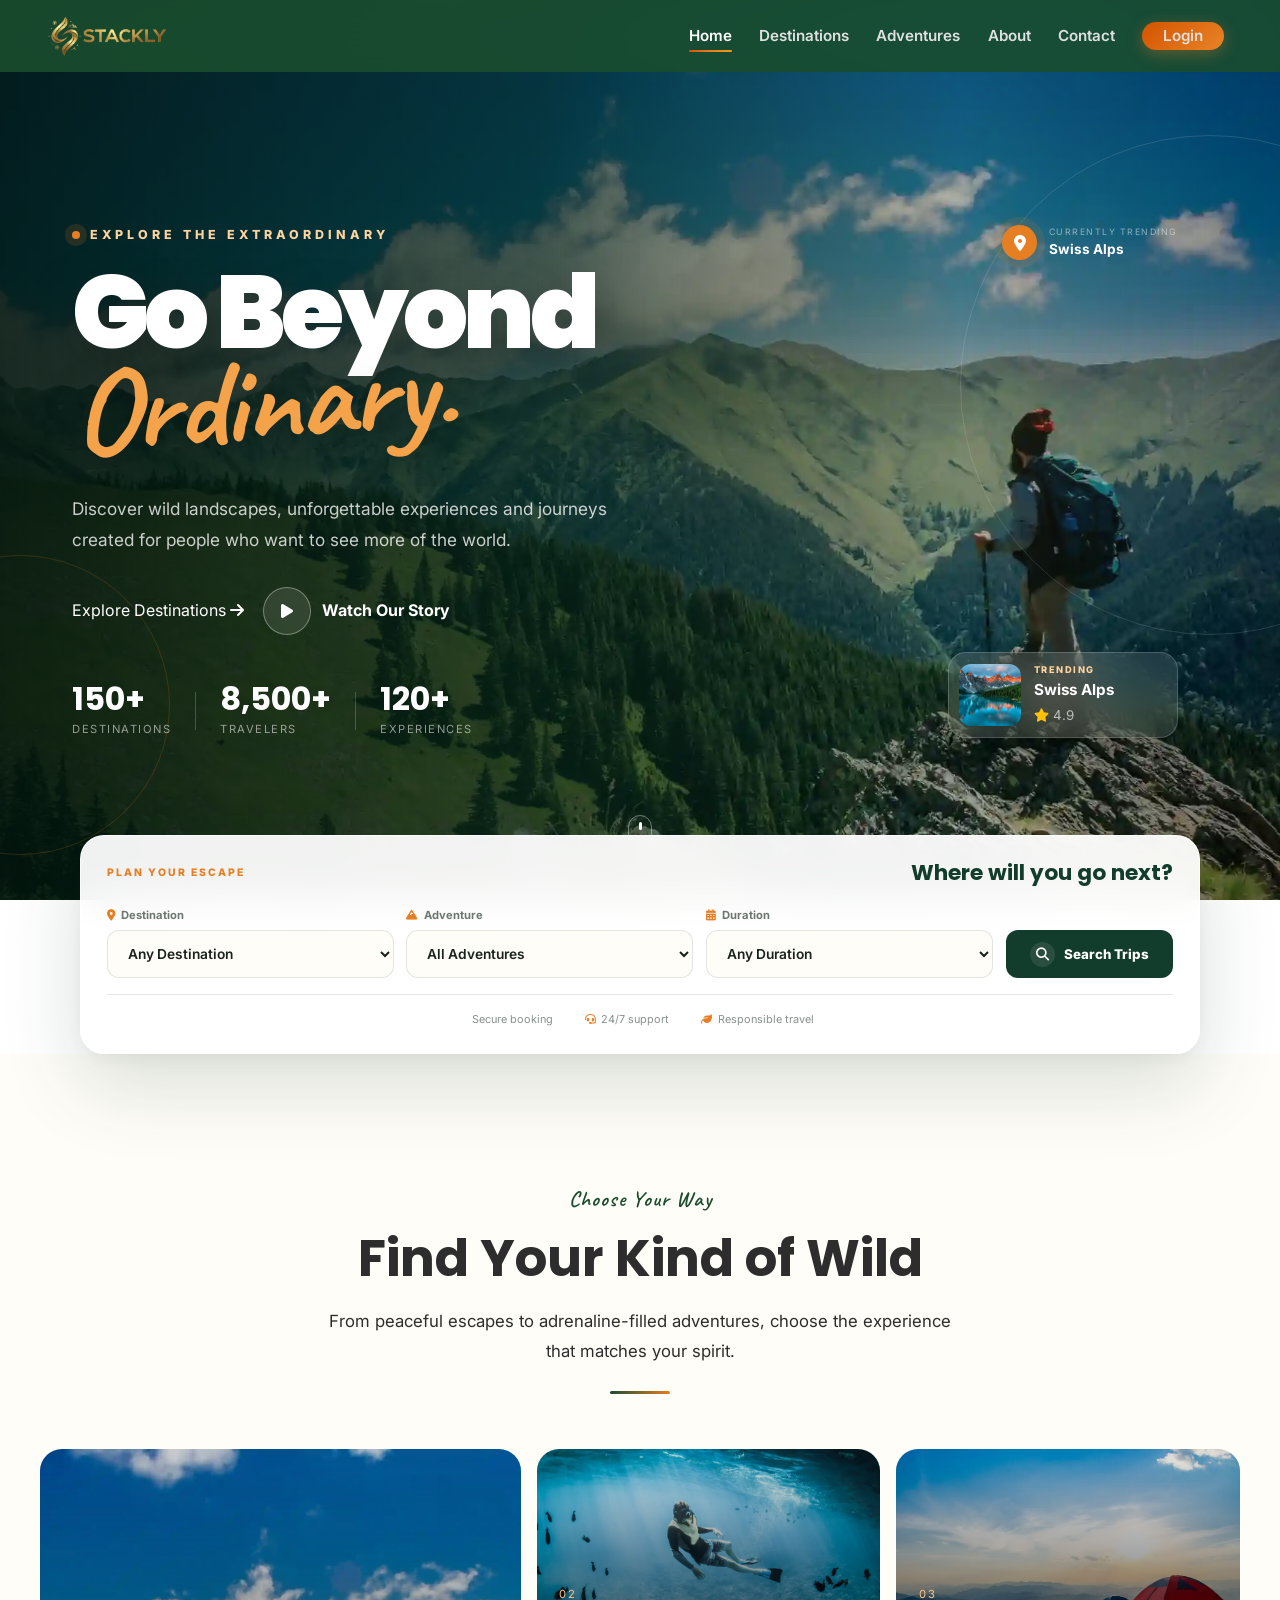
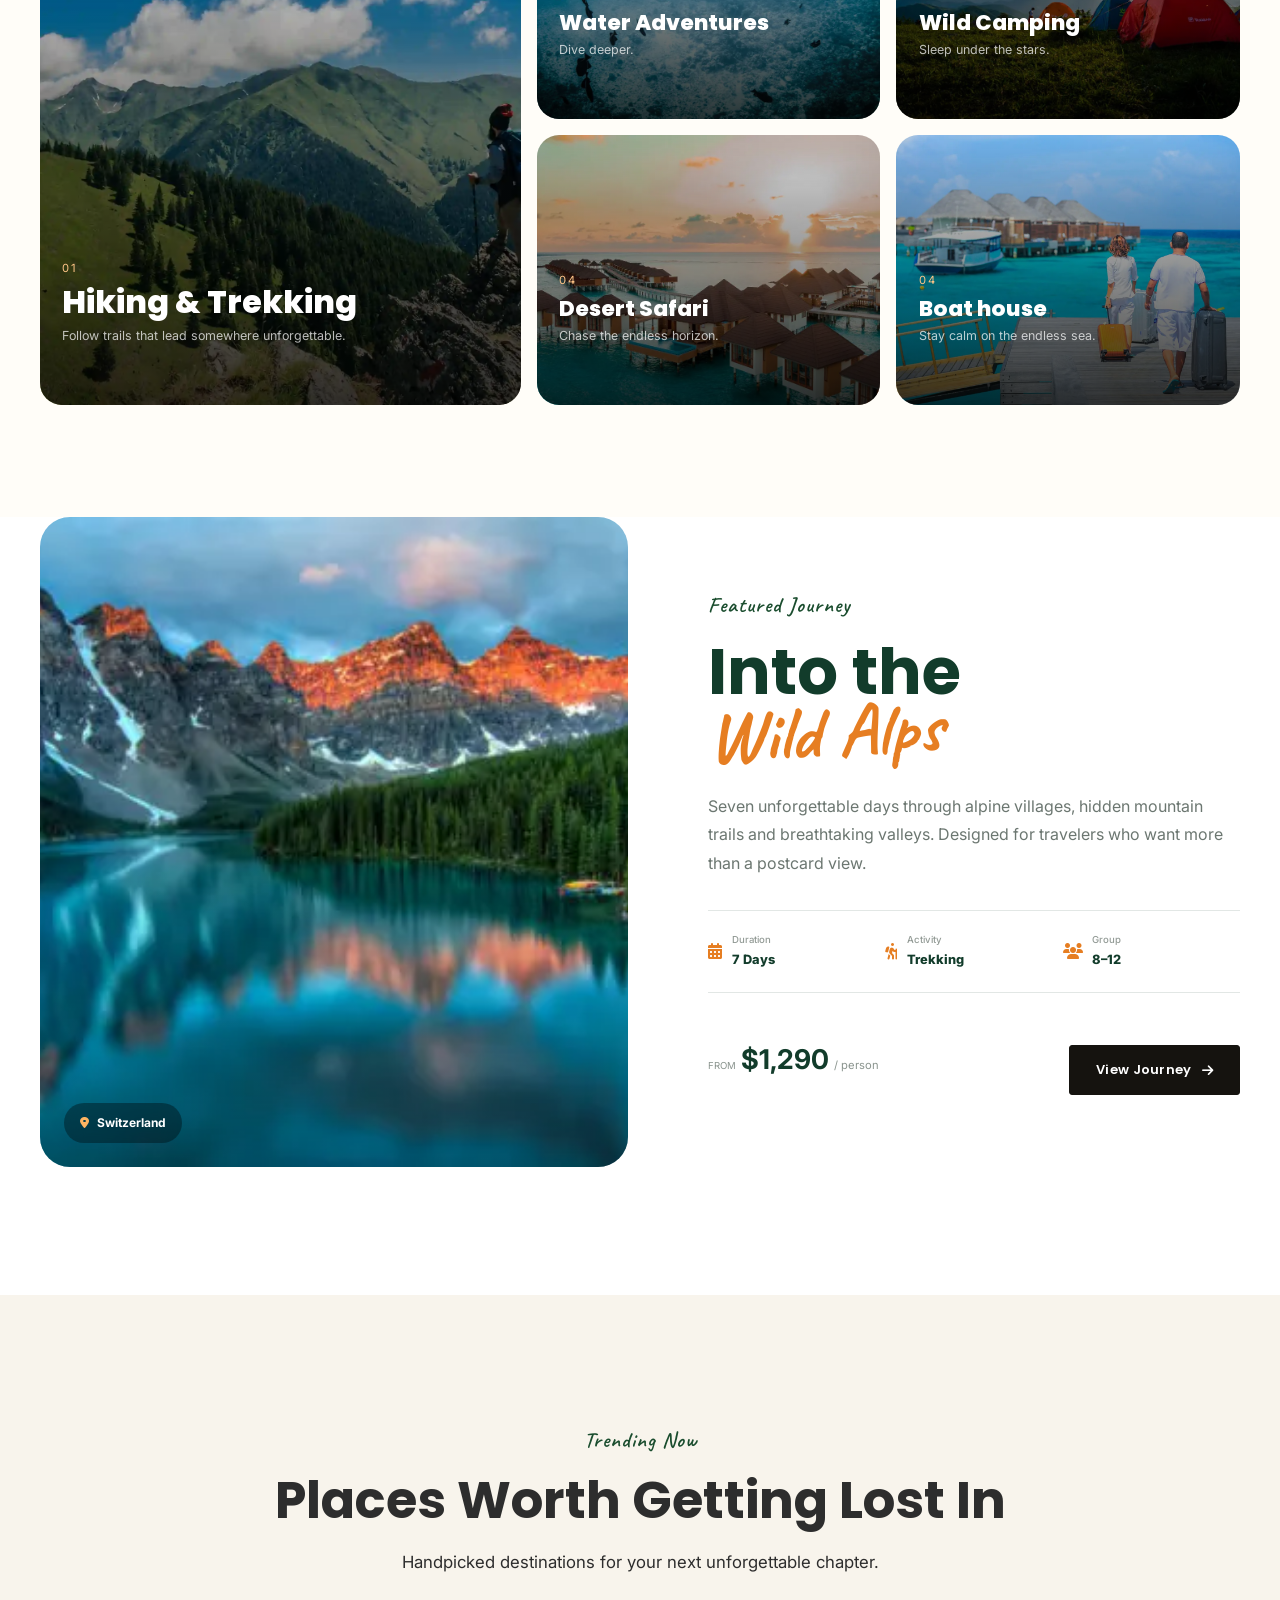
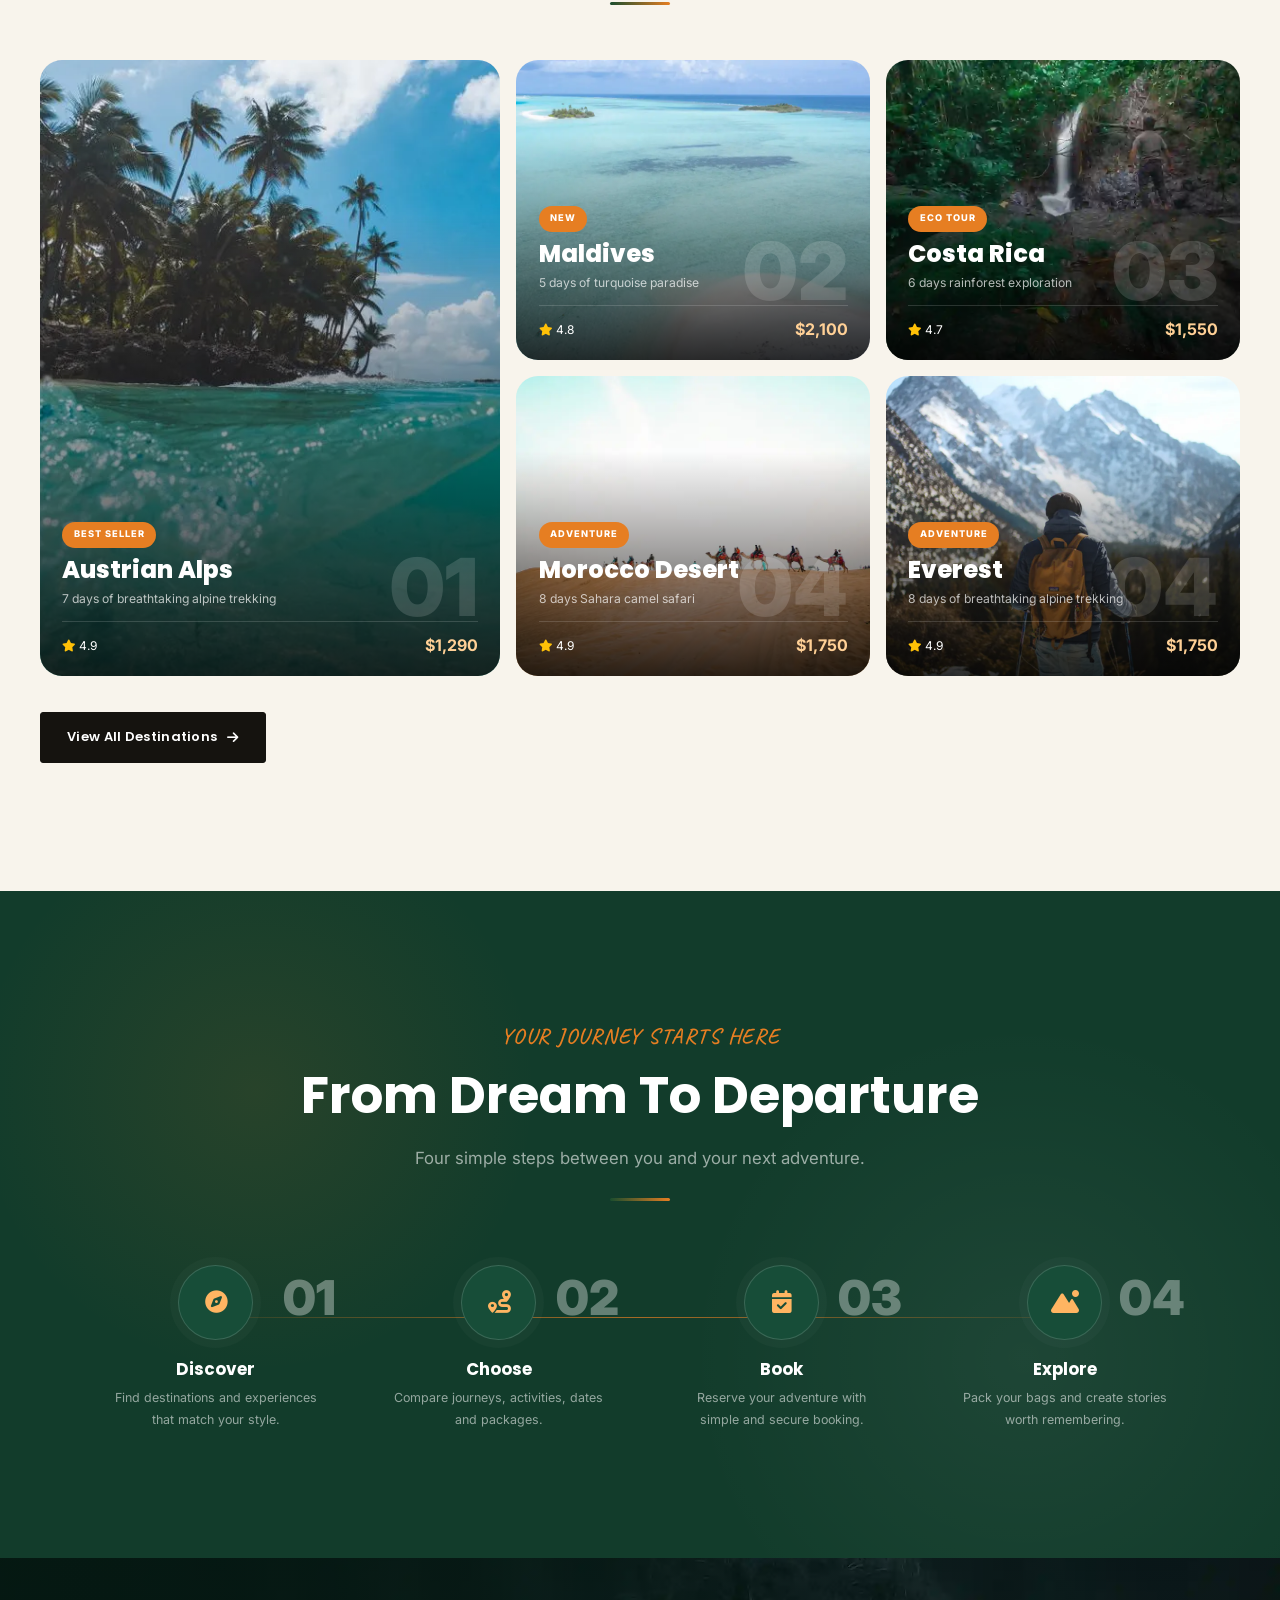
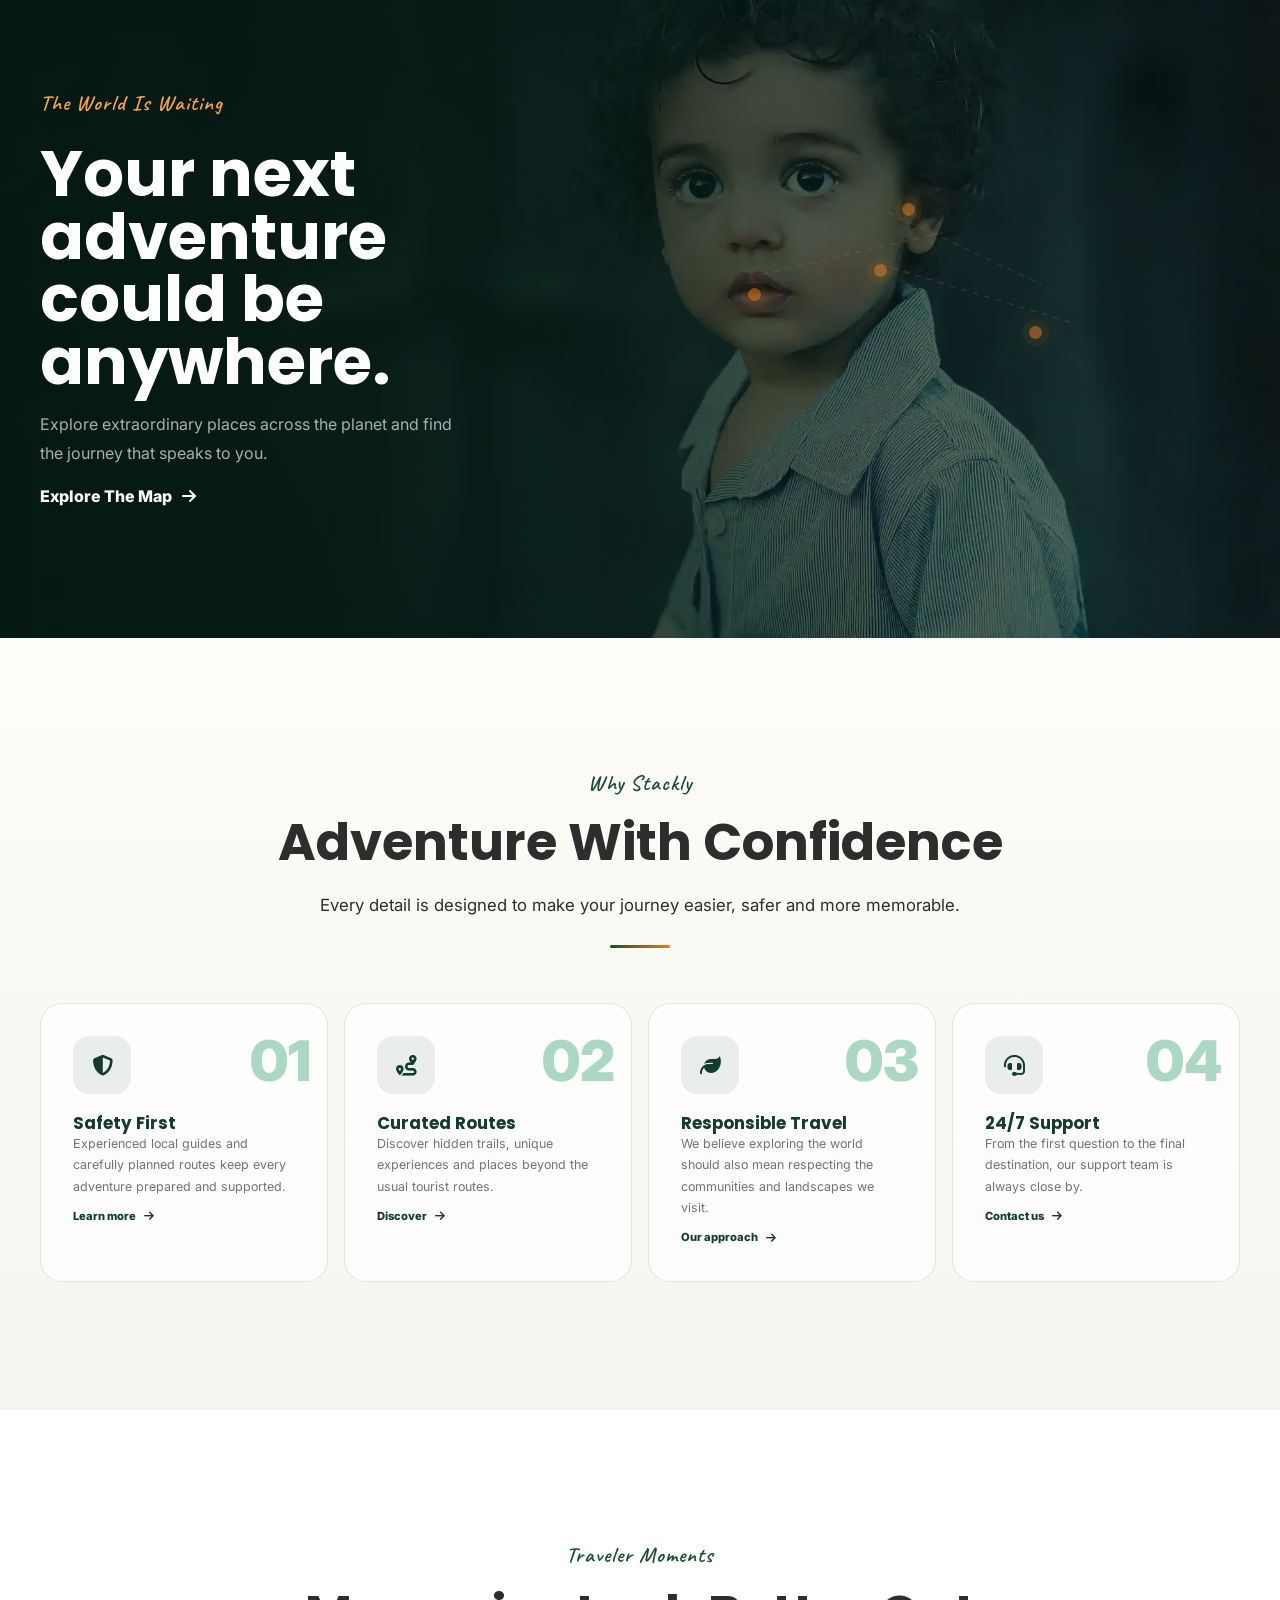
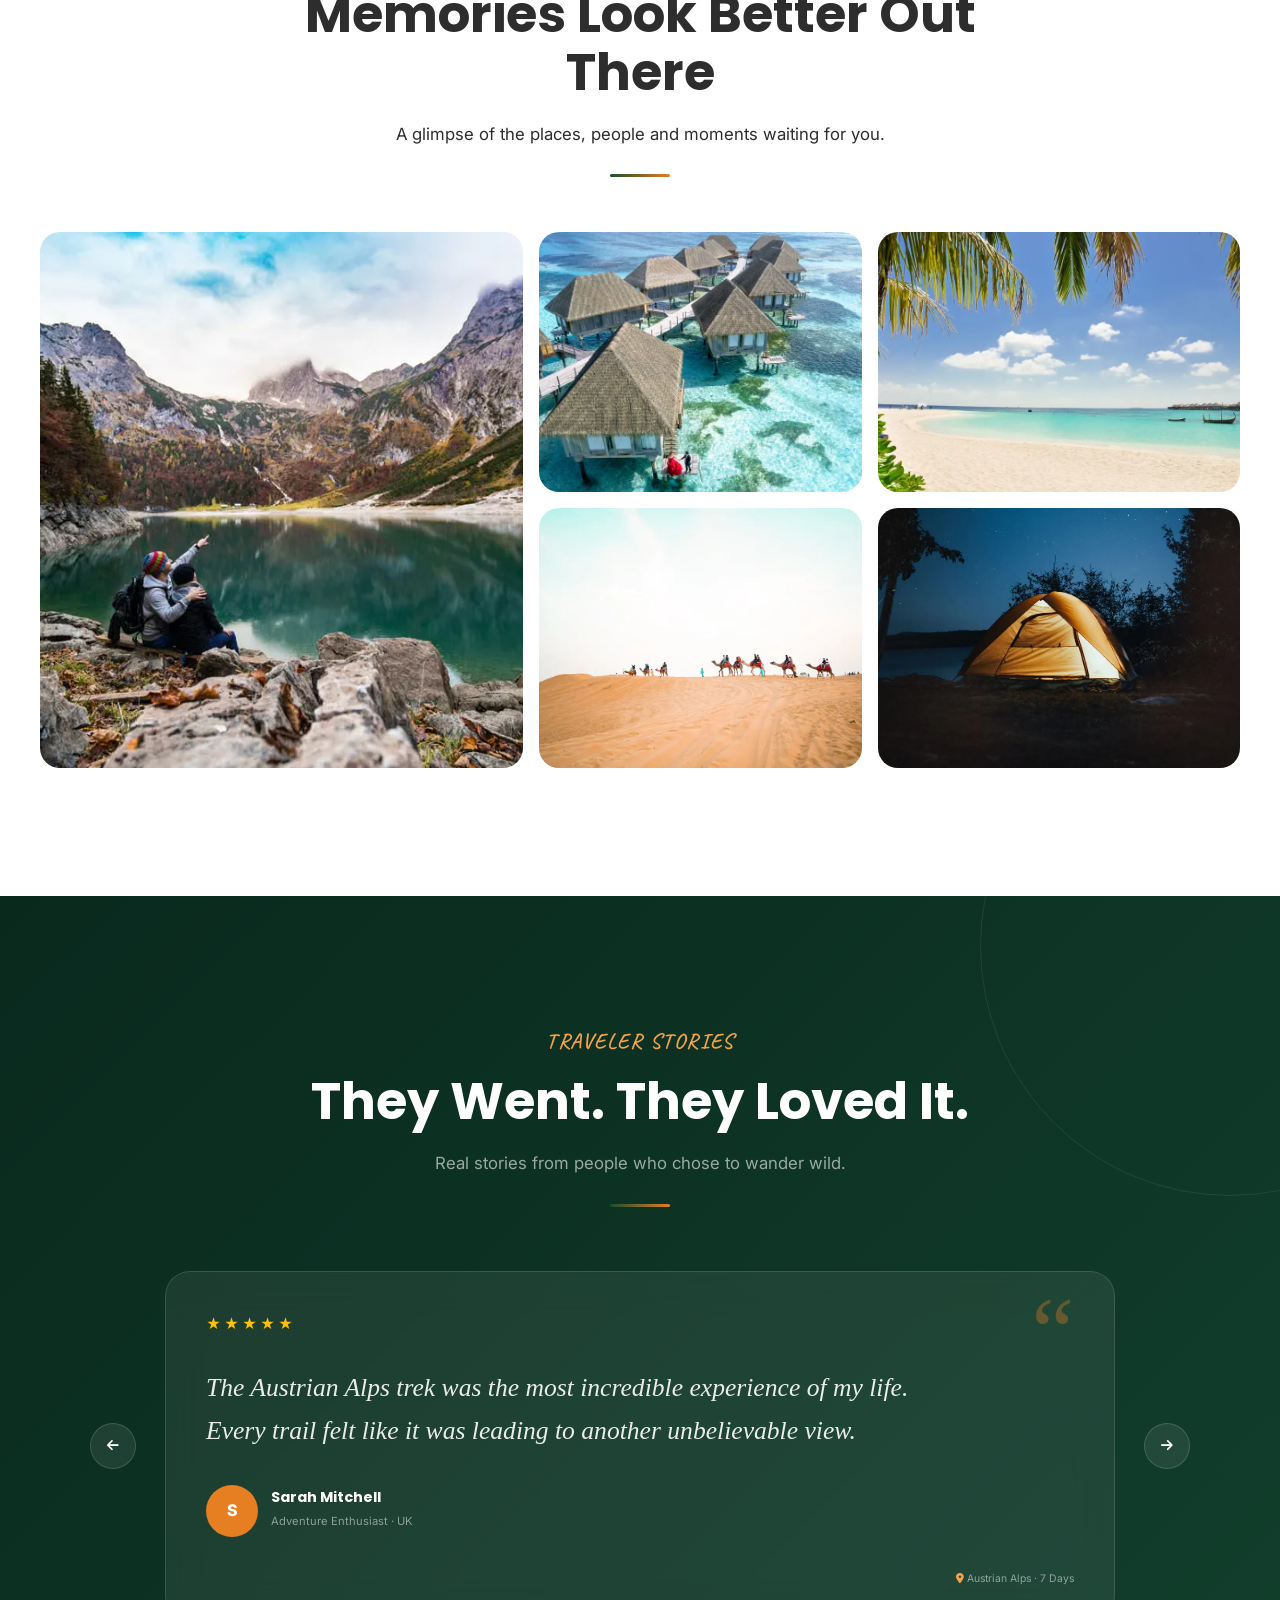
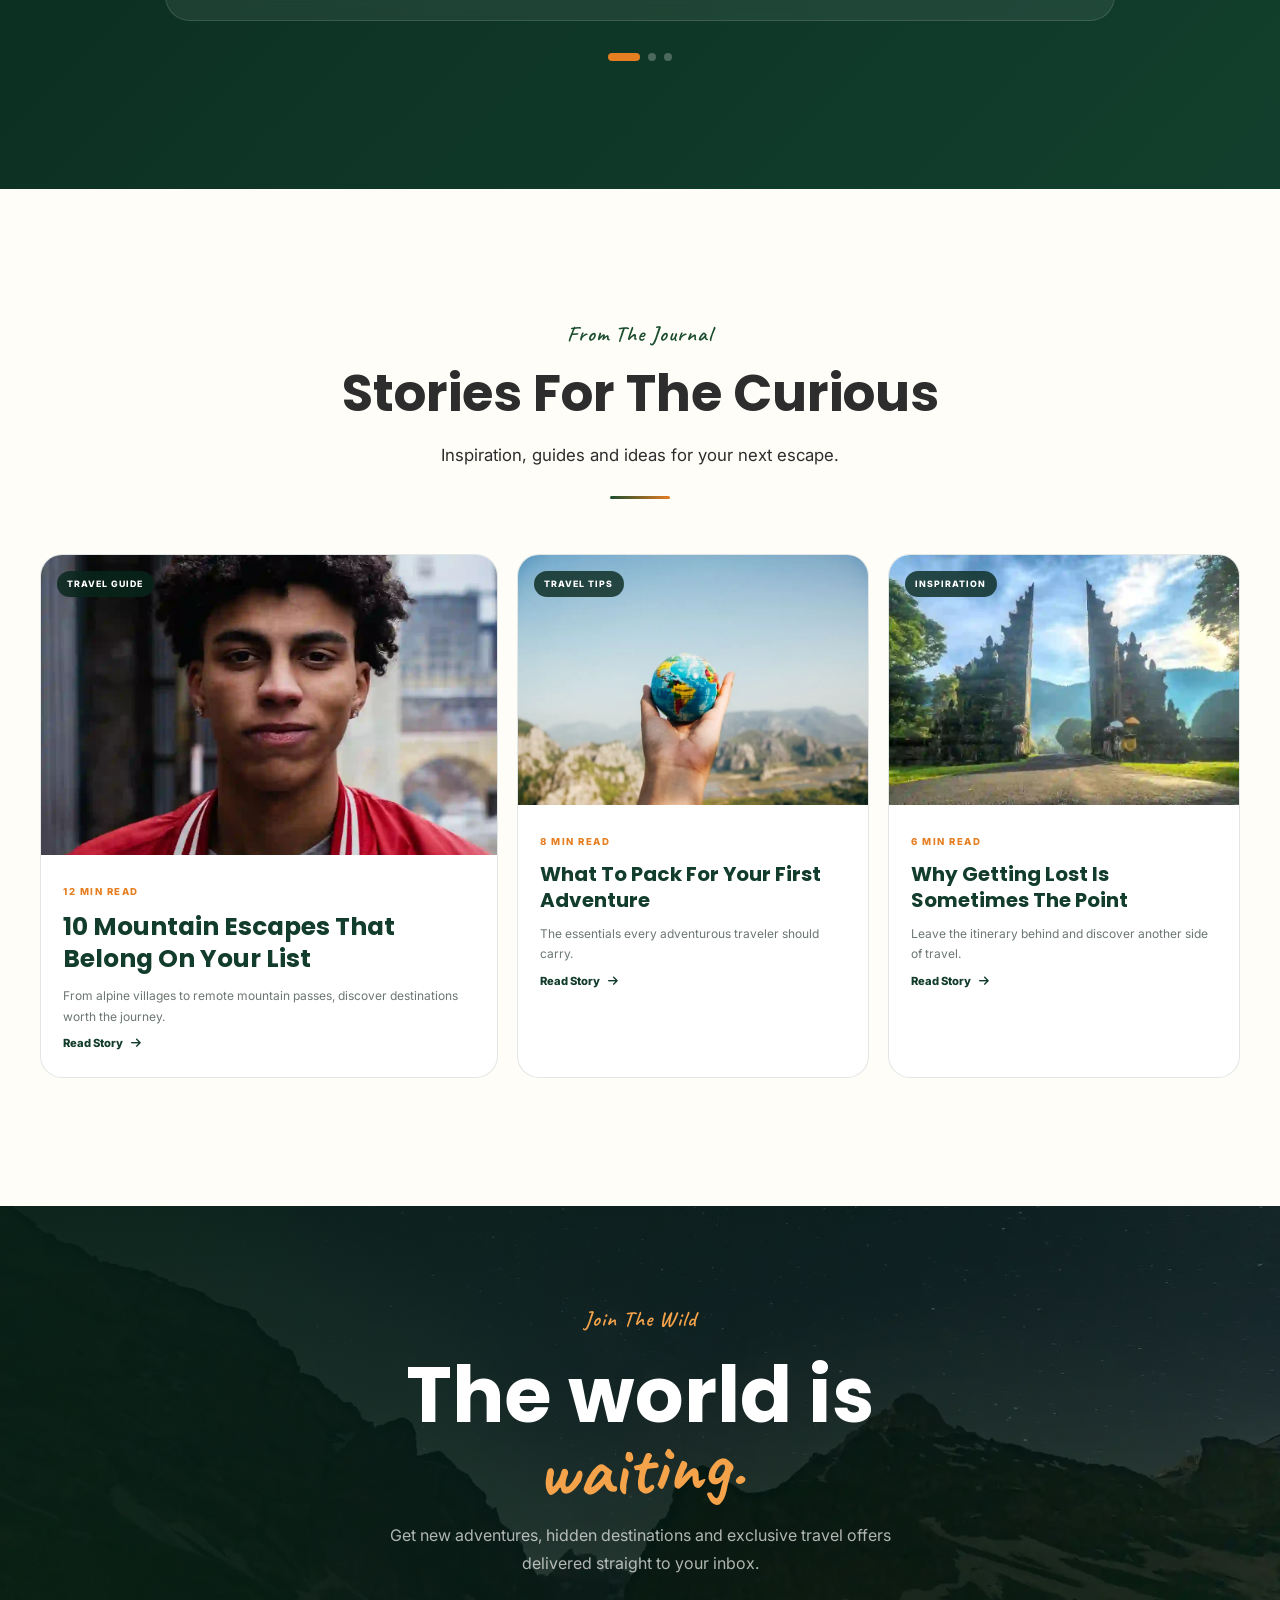
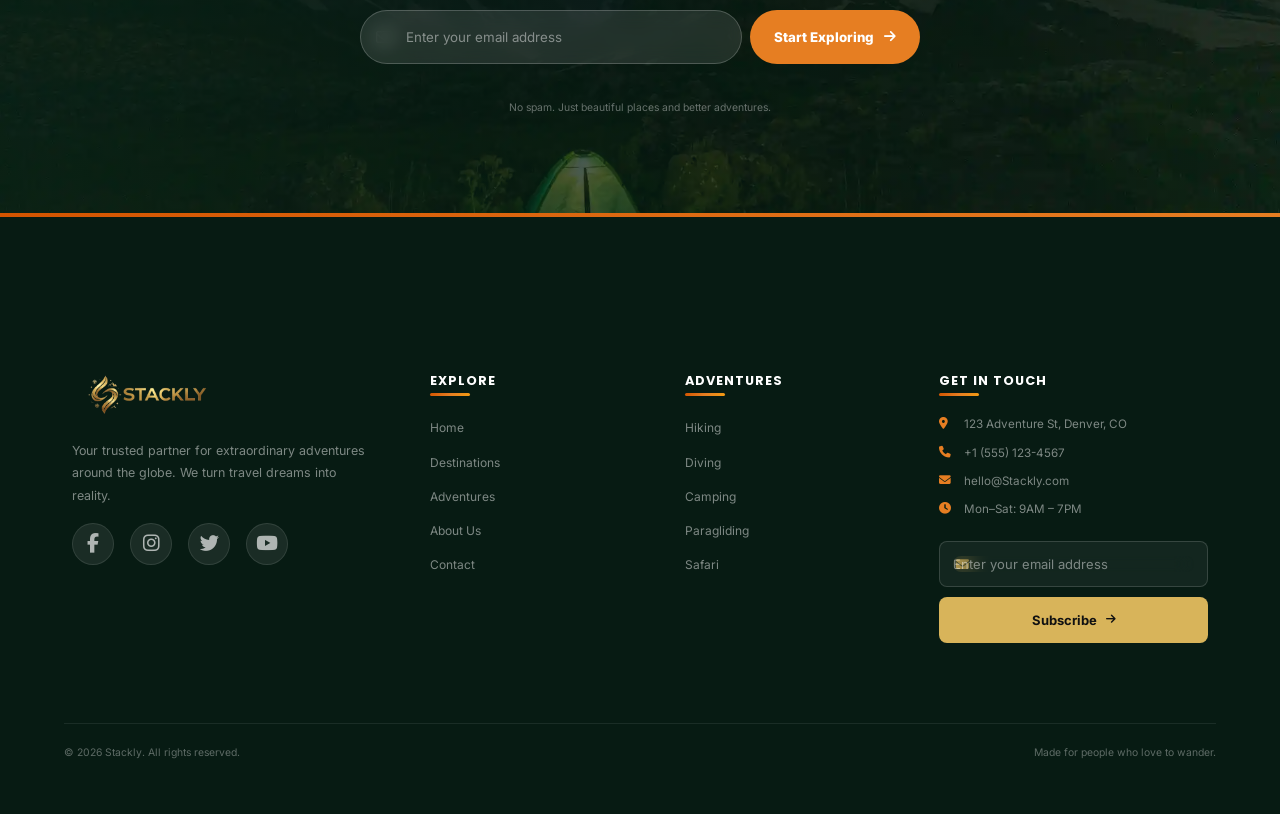
==== index.html @ 95a71ea4 "first commit" ====
<!DOCTYPE html>
<html lang="en">
<head>
  <meta charset="UTF-8">
  <meta name="viewport" content="width=device-width, initial-scale=1.0">

  <title>Stackly | Adventure Travel Booking Platform</title>

  <link rel="stylesheet" href="css/theme.css">
  <link rel="stylesheet" href="css/home.css">

  <link href="https://fonts.googleapis.com/css2?family=Inter:wght@400;500;600;700;800&family=Poppins:wght@500;600;700;800;900&family=Caveat:wght@600;700&display=swap" rel="stylesheet">

  <link rel="stylesheet"
        href="https://cdnjs.cloudflare.com/ajax/libs/font-awesome/6.4.0/css/all.min.css">
</head>

<body>

  <!-- Navbar -->
  <nav class="navbar" id="navbar">
    <a href="index.html" class="navbar-logo">
      <img src="images/logo.webp" alt="Stackly Logo">
    </a>

    <ul class="navbar-links">
      <li><a href="index.html" class="active">Home</a></li>
      <li><a href="destinations.html">Destinations</a></li>
      <li><a href="adventures.html">Adventures</a></li>
      <li><a href="about.html">About</a></li>
      <li><a href="contact.html">Contact</a></li>
      <li><a href="login.html" class="navbar-login-btn btn-shine">Login</a></li>
    </ul>
    <div class="hamburger" id="hamburger">
      <span></span><span></span><span></span>
    </div>
  </nav>
  <div class="mobile-menu" id="mobileMenu">

    <button class="mobile-menu-close" id="mobileMenuClose" aria-label="Close menu">
      <i class="fas fa-xmark"></i>
    </button>

    <a href="index.html" class="active">Home</a>
    <a href="destinations.html">Destinations</a>
    <a href="adventures.html">Adventures</a>
    <a href="about.html">About</a>
    <a href="contact.html">Contact</a>
    <a href="login.html" class="mobile-login-btn">Login</a>
  </div>
  <div class="overlay" id="overlay"></div>

<!-- =====================================================
     HERO
===================================================== -->

<section class="hero" id="hero">

  <div class="hero-bg" id="heroBg">

    <img
      src="images/img1.webp"
      alt="Mountain adventure">

  </div>

  <div class="hero-overlay"></div>

  <!-- Animated particles -->

  <div class="hero-particles" id="heroParticles"></div>

  <!-- Decorative rings -->

  <div class="hero-ring hero-ring-one"></div>
  <div class="hero-ring hero-ring-two"></div>

  <div class="hero-content">

    <div class="hero-tagline reveal">
      <span class="tag-dot"></span>
      EXPLORE THE EXTRAORDINARY
    </div>

    <h1 class="hero-title reveal">
      Go Beyond
      <span class="hero-script">Ordinary.</span>
    </h1>

    <p class="hero-desc reveal">
      Discover wild landscapes, unforgettable experiences and
      journeys created for people who want to see more of the world.
    </p>

    <div class="hero-buttons reveal">

      <a href="error.html" class="btn-primary">
        Explore Destinations
        <i class="fas fa-arrow-right"></i>
      </a>

      <a href="error.html" class="hero-play-btn">
        <span class="play-icon">
          <i class="fas fa-play"></i>
        </span>
        Watch Our Story
      </a>

    </div>

    <!-- Hero stats -->

    <div class="hero-stats reveal">

      <div class="hero-stat">
        <strong data-count="150">0</strong>
        <span>Destinations</span>
      </div>

      <div class="hero-stat-line"></div>

      <div class="hero-stat">
        <strong data-count="8500">0</strong>
        <span>Travelers</span>
      </div>

      <div class="hero-stat-line"></div>

      <div class="hero-stat">
        <strong data-count="120">0</strong>
        <span>Experiences</span>
      </div>

    </div>

  </div>


  <!-- Floating destination preview -->

  <div class="hero-floating-card hero-card-one">

    <div class="floating-card-image">
      <img
        src="images/img2.webp"
        alt="Mountain">
    </div>

    <div class="floating-card-info">
      <span>TRENDING</span>
      <strong>Swiss Alps</strong>

      <small>
        <i class="fas fa-star"></i>
        4.9
      </small>
    </div>

  </div>


  <div class="hero-location">

    <i class="fas fa-location-dot"></i>

    <div>
      <span>CURRENTLY TRENDING</span>
      <strong>Swiss Alps</strong>
    </div>

  </div>


  <div class="scroll-indicator">

    <div class="mouse">
      <div class="wheel"></div>
    </div>

    <span>Scroll to explore</span>

  </div>

</section>


<!-- =====================================================
     FLOATING SEARCH
===================================================== -->

<section class="search-section" id="search">

  <div class="search-container reveal">

    <div class="search-heading">

      <span>PLAN YOUR ESCAPE</span>

      <h2>Where will you go next?</h2>

    </div>

    <div class="search-form">

      <div class="search-field">

        <label>
          <i class="fas fa-location-dot"></i>
          Destination
        </label>

        <select id="destinationSelect">

          <option value="all">Any Destination</option>
          <option value="swiss">Swiss Alps</option>
          <option value="costa">Costa Rica</option>
          <option value="morocco">Morocco Desert</option>
          <option value="maldives">Maldives</option>
          <option value="patagonia">Patagonia</option>

        </select>

      </div>


      <div class="search-field">

        <label>
          <i class="fas fa-mountain"></i>
          Adventure
        </label>

        <select id="adventureSelect">

          <option value="all">All Adventures</option>
          <option value="hiking">Hiking & Trekking</option>
          <option value="water">Water Sports</option>
          <option value="paragliding">Paragliding</option>
          <option value="camping">Camping</option>
          <option value="safari">Desert Safari</option>

        </select>

      </div>


      <div class="search-field">

        <label>
          <i class="fas fa-calendar-days"></i>
          Duration
        </label>

        <select id="durationSelect">

          <option value="all">Any Duration</option>
          <option value="short">1–3 Days</option>
          <option value="medium">4–7 Days</option>
          <option value="long">8–14 Days</option>
          <option value="extended">15+ Days</option>

        </select>

      </div>


      <button class="search-btn" id="searchBtn">

        <span>
          <i class="fas fa-search"></i>
        </span>

        Search Trips

      </button>

    </div>


    <div class="search-bottom">

      <span>
        <i class="fas fa-shield-check"></i>
        Secure booking
      </span>

      <span>
        <i class="fas fa-headset"></i>
        24/7 support
      </span>

      <span>
        <i class="fas fa-leaf"></i>
        Responsible travel
      </span>

    </div>

  </div>

</section>


<!-- =====================================================
     ADVENTURE CATEGORIES
===================================================== -->

<section class="adventure-types">

  <div class="section-header reveal">

    <span class="section-eyebrow">
      Choose Your Way
    </span>

    <h2 class="section-title">
      Find Your Kind of Wild
    </h2>

    <p class="section-subtitle">
      From peaceful escapes to adrenaline-filled adventures,
      choose the experience that matches your spirit.
    </p>

  </div>


  <div class="adventure-type-grid">

    <a href="error.html" class="adventure-type-card adventure-large reveal">

      <img
        src="images/img1.webp"
        alt="Mountain hiking">

      <div class="adventure-type-overlay"></div>

      <div class="adventure-type-content">

        <span>01</span>

        <h3>Hiking & Trekking</h3>

        <p>Follow trails that lead somewhere unforgettable.</p>

        <strong>
          Explore
          <i class="fas fa-arrow-right"></i>
        </strong>

      </div>

    </a>


    <a href="error.html" class="adventure-type-card reveal">

      <img
        src="images/img3.webp"
        alt="Diving adventure">

      <div class="adventure-type-overlay"></div>

      <div class="adventure-type-content">

        <span>02</span>

        <h3>Water Adventures</h3>

        <p>Dive deeper.</p>

        <strong>
          Explore
          <i class="fas fa-arrow-right"></i>
        </strong>

      </div>

    </a>


    <a href="error.html" class="adventure-type-card reveal">

      <img
        src="images/img4.webp"
        alt="Camping adventure">

      <div class="adventure-type-overlay"></div>

      <div class="adventure-type-content">

        <span>03</span>

        <h3>Wild Camping</h3>

        <p>Sleep under the stars.</p>

        <strong>
          Explore
          <i class="fas fa-arrow-right"></i>
        </strong>

      </div>

    </a>


    <a href="error.html" class="adventure-type-card reveal">

      <img
        src="images/img5.webp"
        alt="Desert adventure">

      <div class="adventure-type-overlay"></div>

      <div class="adventure-type-content">

        <span>04</span>

        <h3>Desert Safari</h3>

        <p>Chase the endless horizon.</p>

        <strong>
          Explore
          <i class="fas fa-arrow-right"></i>
        </strong>

      </div>

    </a>

    <a href="error.html" class="adventure-type-card reveal">

      <img
        src="images/img25.webp"
        alt="Desert adventure">

      <div class="adventure-type-overlay"></div>

      <div class="adventure-type-content">

        <span>04</span>

        <h3>Boat house</h3>

        <p>Stay calm on the endless sea.</p>

        <strong>
          Explore
          <i class="fas fa-arrow-right"></i>
        </strong>

      </div>

    </a>

  </div>

</section>


<!-- =====================================================
     FEATURED JOURNEY
===================================================== -->

<section class="featured-journey">

  <div class="featured-image reveal-left">

    <img
      src="images/img2.webp"
      alt="Swiss Alps">

    <div class="featured-image-label">
      <i class="fas fa-location-dot"></i>
      Switzerland
    </div>

  </div>


  <div class="featured-content reveal-right">

    <span class="section-eyebrow">
      Featured Journey
    </span>

    <h2>
      Into the
      <span>Wild Alps</span>
    </h2>

    <p class="featured-description">
      Seven unforgettable days through alpine villages,
      hidden mountain trails and breathtaking valleys.
      Designed for travelers who want more than a postcard view.
    </p>


    <div class="journey-details">

      <div>
        <i class="fas fa-calendar-days"></i>
        <span>
          <small>Duration</small>
          7 Days
        </span>
      </div>

      <div>
        <i class="fas fa-person-hiking"></i>
        <span>
          <small>Activity</small>
          Trekking
        </span>
      </div>

      <div>
        <i class="fas fa-users"></i>
        <span>
          <small>Group</small>
          8–12
        </span>
      </div>

    </div>


    <div class="featured-bottom">

      <div class="featured-price">
        <small>FROM</small>
        <strong>$1,290</strong>
        <span>/ person</span>
      </div>

      <a href="error.html" class="btn-primary btn-outline">
        View Journey
        <i class="fas fa-arrow-right"></i>
      </a>

    </div>

  </div>

</section>


<!-- =====================================================
     POPULAR DESTINATIONS
===================================================== -->

<section class="popular-destinations" id="popular">

  <div class="section-header reveal">

    <span class="section-eyebrow">
      Trending Now
    </span>

    <h2 class="section-title">
      Places Worth Getting Lost In
    </h2>

    <p class="section-subtitle">
      Handpicked destinations for your next unforgettable chapter.
    </p>

  </div>


  <div class="dest-grid">

    <!-- Main -->

    <a href="error.html" class="dest-card dest-card-main reveal">

      <img
        src="images/img20.webp"
        alt="Austrian Alps">

      <div class="dest-card-gradient"></div>

      <div class="dest-card-content">

        <span class="dest-number">01</span>

        <span class="dest-card-badge">
          Best Seller
        </span>

        <h3>Austrian Alps</h3>

        <p>
          7 days of breathtaking alpine trekking
        </p>

        <div class="dest-card-bottom">

          <span>
            <i class="fas fa-star"></i>
            4.9
          </span>

          <strong>
            $1,290
          </strong>

        </div>

      </div>

    </a>


    <a href="error.html" class="dest-card reveal">

      <img
        src="images/img7.webp"
        alt="Maldives">

      <div class="dest-card-gradient"></div>

      <div class="dest-card-content">

        <span class="dest-number">02</span>

        <span class="dest-card-badge">
          New
        </span>

        <h3>Maldives</h3>

        <p>5 days of turquoise paradise</p>

        <div class="dest-card-bottom">

          <span>
            <i class="fas fa-star"></i>
            4.8
          </span>

          <strong>$2,100</strong>

        </div>

      </div>

    </a>


    <a href="error.html" class="dest-card reveal">

      <img
        src="images/img8.webp"
        alt="Costa Rica">

      <div class="dest-card-gradient"></div>

      <div class="dest-card-content">

        <span class="dest-number">03</span>

        <span class="dest-card-badge">
          Eco Tour
        </span>

        <h3>Costa Rica</h3>

        <p>6 days rainforest exploration</p>

        <div class="dest-card-bottom">

          <span>
            <i class="fas fa-star"></i>
            4.7
          </span>

          <strong>$1,550</strong>

        </div>

      </div>

    </a>


    <a href="error.html" class="dest-card reveal">

      <img
        src="images/img9.webp"
        alt="Morocco Desert">

      <div class="dest-card-gradient"></div>

      <div class="dest-card-content">

        <span class="dest-number">04</span>

        <span class="dest-card-badge">
          Adventure
        </span>

        <h3>Morocco Desert</h3>

        <p>8 days Sahara camel safari</p>

        <div class="dest-card-bottom">

          <span>
            <i class="fas fa-star"></i>
            4.9
          </span>

          <strong>$1,750</strong>

        </div>

      </div>

    </a>

    <a href="error.html" class="dest-card reveal">

      <img
        src="images/img29.webp"
        alt="Morocco Desert">

      <div class="dest-card-gradient"></div>

      <div class="dest-card-content">

        <span class="dest-number">04</span>

        <span class="dest-card-badge">
          Adventure
        </span>

        <h3>Everest</h3>

        <p>8 days of breathtaking alpine trekking</p>

        <div class="dest-card-bottom">

          <span>
            <i class="fas fa-star"></i>
            4.9
          </span>

          <strong>$1,750</strong>

        </div>

      </div>

    </a>

    <div class="center-btn reveal">

    <a href="error.html" class="btn-outline">
      View All Destinations
      <i class="fas fa-arrow-right"></i>
    </a>

  </div>

  </div>


</section>




<!-- =====================================================
     HOW IT WORKS
===================================================== -->

<section class="journey-process">

  <div class="process-bg"></div>

  <div class="section-header reveal">

    <span class="section-eyebrow">
      Your Journey Starts Here
    </span>

    <h2 class="section-title">
      From Dream To Departure
    </h2>

    <p class="section-subtitle">
      Four simple steps between you and your next adventure.
    </p>

  </div>


  <div class="process-grid">

    <div class="process-line"></div>


    <div class="process-item reveal">

      <div class="process-number">
        01
      </div>

      <div class="process-icon">
        <i class="fas fa-compass"></i>
      </div>

      <h3>Discover</h3>

      <p>
        Find destinations and experiences that match your style.
      </p>

    </div>


    <div class="process-item reveal">

      <div class="process-number">
        02
      </div>

      <div class="process-icon">
        <i class="fas fa-route"></i>
      </div>

      <h3>Choose</h3>

      <p>
        Compare journeys, activities, dates and packages.
      </p>

    </div>


    <div class="process-item reveal">

      <div class="process-number">
        03
      </div>

      <div class="process-icon">
        <i class="fas fa-calendar-check"></i>
      </div>

      <h3>Book</h3>

      <p>
        Reserve your adventure with simple and secure booking.
      </p>

    </div>


    <div class="process-item reveal">

      <div class="process-number">
        04
      </div>

      <div class="process-icon">
        <i class="fas fa-mountain-sun"></i>
      </div>

      <h3>Explore</h3>

      <p>
        Pack your bags and create stories worth remembering.
      </p>

    </div>

  </div>

</section>


<!-- =====================================================
     WORLD MAP
===================================================== -->

<section class="world-section">

  <div class="world-overlay"></div>

  <div class="world-content">

    <span class="section-eyebrow">
      The World Is Waiting
    </span>

    <h2>
      Your next adventure
      could be anywhere.
    </h2>

    <p>
      Explore extraordinary places across the planet
      and find the journey that speaks to you.
    </p>

    <a href="error.html" class="world-btn">
      Explore The Map
      <i class="fas fa-arrow-right"></i>
    </a>

  </div>


  <div class="world-map">

    <div class="map-route route-one"></div>
    <div class="map-route route-two"></div>
    <div class="map-route route-three"></div>


    <div class="map-pin pin-switzerland">
      <span></span>

      <div class="map-tooltip">
        <small>SWITZERLAND</small>
        <strong>Swiss Alps</strong>
      </div>
    </div>


    <div class="map-pin pin-costa">
      <span></span>

      <div class="map-tooltip">
        <small>COSTA RICA</small>
        <strong>Rainforest</strong>
      </div>
    </div>


    <div class="map-pin pin-morocco">
      <span></span>

      <div class="map-tooltip">
        <small>MOROCCO</small>
        <strong>Sahara Desert</strong>
      </div>
    </div>


    <div class="map-pin pin-maldives">
      <span></span>

      <div class="map-tooltip">
        <small>MALDIVES</small>
        <strong>Indian Ocean</strong>
      </div>
    </div>

  </div>

</section>


<!-- =====================================================
     WHY Stackly
===================================================== -->

<section class="why-us" id="why-us">

  <div class="section-header reveal">

    <span class="section-eyebrow">
      Why Stackly
    </span>

    <h2 class="section-title">
      Adventure With Confidence
    </h2>

    <p class="section-subtitle">
      Every detail is designed to make your journey easier,
      safer and more memorable.
    </p>

  </div>


  <div class="why-grid">

    <div class="why-card reveal">

      <div class="why-card-number">
        01
      </div>

      <div class="why-icon">
        <i class="fas fa-shield-halved"></i>
      </div>

      <h3>Safety First</h3>

      <p>
        Experienced local guides and carefully planned routes
        keep every adventure prepared and supported.
      </p>

      <a href="error.html">
        Learn more
        <i class="fas fa-arrow-right"></i>
      </a>

    </div>


    <div class="why-card reveal">

      <div class="why-card-number">
        02
      </div>

      <div class="why-icon">
        <i class="fas fa-route"></i>
      </div>

      <h3>Curated Routes</h3>

      <p>
        Discover hidden trails, unique experiences and places
        beyond the usual tourist routes.
      </p>

      <a href="error.html">
        Discover
        <i class="fas fa-arrow-right"></i>
      </a>

    </div>


    <div class="why-card reveal">

      <div class="why-card-number">
        03
      </div>

      <div class="why-icon">
        <i class="fas fa-leaf"></i>
      </div>

      <h3>Responsible Travel</h3>

      <p>
        We believe exploring the world should also mean
        respecting the communities and landscapes we visit.
      </p>

      <a href="error.html">
        Our approach
        <i class="fas fa-arrow-right"></i>
      </a>

    </div>


    <div class="why-card reveal">

      <div class="why-card-number">
        04
      </div>

      <div class="why-icon">
        <i class="fas fa-headset"></i>
      </div>

      <h3>24/7 Support</h3>

      <p>
        From the first question to the final destination,
        our support team is always close by.
      </p>

      <a href="error.html">
        Contact us
        <i class="fas fa-arrow-right"></i>
      </a>

    </div>

  </div>

</section>


<!-- =====================================================
     TRAVELER MOMENTS
===================================================== -->

<section class="traveler-moments">

  <div class="section-header reveal">

    <span class="section-eyebrow">
      Traveler Moments
    </span>

    <h2 class="section-title">
      Memories Look Better Out There
    </h2>

    <p class="section-subtitle">
      A glimpse of the places, people and moments waiting for you.
    </p>

  </div>


  <div class="moments-grid">

    <div class="moment moment-one reveal">

      <img
        src="images/img10.webp"
        alt="Mountain landscape">

      <div class="moment-overlay">
        <span>SWITZERLAND</span>
        <i class="fas fa-arrow-up-right-from-square"></i>
      </div>

    </div>


    <div class="moment moment-two reveal">

      <img
        src="images/img11.webp"
        alt="Forest">

      <div class="moment-overlay">
        <span>COSTA RICA</span>
        <i class="fas fa-arrow-up-right-from-square"></i>
      </div>

    </div>


    <div class="moment moment-three reveal">

      <img
        src="images/img12.webp"
        alt="Ocean">

      <div class="moment-overlay">
        <span>MALDIVES</span>
        <i class="fas fa-arrow-up-right-from-square"></i>
      </div>

    </div>


    <div class="moment moment-four reveal">

      <img
        src="images/img9.webp"
        alt="Desert">

      <div class="moment-overlay">
        <span>MOROCCO</span>
        <i class="fas fa-arrow-up-right-from-square"></i>
      </div>

    </div>


    <div class="moment moment-five reveal">

      <img
        src="images/img13.webp"
        alt="Adventure traveler" style=" object-position:bottom;">

      <div class="moment-overlay">
        <span>THE WILD</span>
        <i class="fas fa-arrow-up-right-from-square"></i>
      </div>

    </div>

  </div>

</section>


<!-- =====================================================
     TESTIMONIALS
===================================================== -->

<section class="testimonials" id="testimonials">

  <div class="testimonial-decoration"></div>

  <div class="section-header reveal">

    <span class="section-eyebrow">
      Traveler Stories
    </span>

    <h2 class="section-title">
      They Went. They Loved It.
    </h2>

    <p class="section-subtitle">
      Real stories from people who chose to wander wild.
    </p>

  </div>


  <div class="testimonial-wrapper">

    <button class="testimonial-arrow testimonial-prev" id="testimonialPrev">
      <i class="fas fa-arrow-left"></i>
    </button>


    <div class="testimonial-slider" id="testimonialSlider">


      <article class="testimonial-card active">

        <div class="testimonial-top">

          <div class="testimonial-stars">
            ★★★★★
          </div>

          <span class="testimonial-quote">
            “
          </span>

        </div>

        <p class="testimonial-text">
          The Austrian Alps trek was the most incredible
          experience of my life. Every trail felt like it was
          leading to another unbelievable view.
        </p>

        <div class="testimonial-author">

          <div class="author-avatar author-one">
            S
          </div>

          <div>
            <h4>Sarah Mitchell</h4>
            <span>Adventure Enthusiast · UK</span>
          </div>

        </div>

        <div class="testimonial-trip">
          <i class="fas fa-location-dot"></i>
          Austrian Alps · 7 Days
        </div>

      </article>


      <article class="testimonial-card">

        <div class="testimonial-top">

          <div class="testimonial-stars">
            ★★★★★
          </div>

          <span class="testimonial-quote">
            “
          </span>

        </div>

        <p class="testimonial-text">
          Diving in the Maldives with Stackly was a dream
          come true. The team was professional and every part
          of the trip was beautifully organized.
        </p>

        <div class="testimonial-author">

          <div class="author-avatar author-two">
            J
          </div>

          <div>
            <h4>James Okoro</h4>
            <span>Scuba Diver · Nigeria</span>
          </div>

        </div>

        <div class="testimonial-trip">
          <i class="fas fa-location-dot"></i>
          Maldives · 5 Days
        </div>

      </article>


      <article class="testimonial-card">

        <div class="testimonial-top">

          <div class="testimonial-stars">
            ★★★★★
          </div>

          <span class="testimonial-quote">
            “
          </span>

        </div>

        <p class="testimonial-text">
          Sleeping under the stars in the Sahara was magical.
          From the desert landscapes to the guides, everything
          felt like a story I would remember forever.
        </p>

        <div class="testimonial-author">

          <div class="author-avatar author-three">
            M
          </div>

          <div>
            <h4>Maria Lopez</h4>
            <span>Travel Blogger · Spain</span>
          </div>

        </div>

        <div class="testimonial-trip">
          <i class="fas fa-location-dot"></i>
          Morocco · 8 Days
        </div>

      </article>

    </div>


    <button class="testimonial-arrow testimonial-next" id="testimonialNext">
      <i class="fas fa-arrow-right"></i>
    </button>

  </div>


  <div class="testimonial-bottom">

    <div class="testimonial-dots" id="testimonialDots">

      <button class="dot active"></button>
      <button class="dot"></button>
      <button class="dot"></button>

    </div>

  </div>

</section>


<!-- =====================================================
     TRAVEL JOURNAL
===================================================== -->

<section class="travel-journal">

  <div class="section-header reveal">

    <span class="section-eyebrow">
      From The Journal
    </span>

    <h2 class="section-title">
      Stories For The Curious
    </h2>

    <p class="section-subtitle">
      Inspiration, guides and ideas for your next escape.
    </p>

  </div>


  <div class="journal-grid">


    <article class="journal-card journal-feature reveal">

      <div class="journal-image">

        <img
          src="images/img14.webp"
          alt="Mountain travel">

        <span>TRAVEL GUIDE</span>

      </div>

      <div class="journal-content">

        <small>
          12 MIN READ
        </small>

        <h3>
          10 Mountain Escapes
          That Belong On Your List
        </h3>

        <p>
          From alpine villages to remote mountain passes,
          discover destinations worth the journey.
        </p>

        <a href="error.html">
          Read Story
          <i class="fas fa-arrow-right"></i>
        </a>

      </div>

    </article>


    <article class="journal-card reveal">

      <div class="journal-image">

        <img
          src="images/img15.webp"
          alt="Travel packing">

        <span>TRAVEL TIPS</span>

      </div>

      <div class="journal-content">

        <small>
          8 MIN READ
        </small>

        <h3>
          What To Pack For
          Your First Adventure
        </h3>

        <p>
          The essentials every adventurous traveler should carry.
        </p>

        <a href="error.html">
          Read Story
          <i class="fas fa-arrow-right"></i>
        </a>

      </div>

    </article>


    <article class="journal-card reveal">

      <div class="journal-image">

        <img
          src="images/img16.webp"
          alt="Travel destination">

        <span>INSPIRATION</span>

      </div>

      <div class="journal-content">

        <small>
          6 MIN READ
        </small>

        <h3>
          Why Getting Lost
          Is Sometimes The Point
        </h3>

        <p>
          Leave the itinerary behind and discover another side
          of travel.
        </p>

        <a href="error.html">
          Read Story
          <i class="fas fa-arrow-right"></i>
        </a>

      </div>

    </article>


  </div>

</section>


<!-- =====================================================
     FINAL CTA
===================================================== -->

<section class="cta-newsletter" id="cta">

  <div class="cta-bg">

    <img
      src="images/img17.webp"
      alt="Camping under stars">

  </div>

  <div class="cta-overlay"></div>

  <div class="cta-particles"></div>


  <div class="cta-content reveal">

    <span class="section-eyebrow">
      Join The Wild
    </span>

    <h2>
      The world is
      <span>waiting.</span>
    </h2>

    <p>
      Get new adventures, hidden destinations and exclusive
      travel offers delivered straight to your inbox.
    </p>


    <form class="cta-form" id="newsletterForm">

      <div class="newsletter-input">

        <i class="far fa-envelope"></i>

        <input
          type="email"
          placeholder="Enter your email address"
          required>

      </div>

      <button type="submit">
        Start Exploring
        <i class="fas fa-arrow-right"></i>
      </button>

    </form>


    <p class="cta-note" id="newsletterMsg"></p>

    <small class="cta-privacy">
      No spam. Just beautiful places and better adventures.
    </small>

  </div>

</section>


<!-- =====================================================
     FOOTER
===================================================== -->

<footer class="footer">

  <div class="footer-container">


    <div class="footer-col footer-brand">

      <a href="index.html" class="navbar-logo">
        <img src="images/logo.webp" alt="Stackly Logo">
      </a>

      <p>
        Your trusted partner for extraordinary adventures
        around the globe. We turn travel dreams into reality.
      </p>

      <div class="social-links">

        <a href="#">
          <i class="fab fa-facebook-f"></i>
        </a>

        <a href="#">
          <i class="fab fa-instagram"></i>
        </a>

        <a href="#">
          <i class="fab fa-twitter"></i>
        </a>

        <a href="#">
          <i class="fab fa-youtube"></i>
        </a>

      </div>

    </div>


    <div class="footer-col">

      <h4>Explore</h4>

      <ul>

        <li>
          <a href="index.html">Home</a>
        </li>

        <li>
          <a href="destinations.html">Destinations</a>
        </li>

        <li>
          <a href="adventures.html">Adventures</a>
        </li>

        <li>
          <a href="about.html">About Us</a>
        </li>

        <li>
          <a href="contact.html">Contact</a>
        </li>

      </ul>

    </div>


    <div class="footer-col">

      <h4>Adventures</h4>

      <ul>

        <li>
          <a href="adventures.html">Hiking</a>
        </li>

        <li>
          <a href="adventures.html">Diving</a>
        </li>

        <li>
          <a href="adventures.html">Camping</a>
        </li>

        <li>
          <a href="adventures.html">Paragliding</a>
        </li>

        <li>
          <a href="adventures.html">Safari</a>
        </li>

      </ul>

    </div>


    <div class="footer-col footer-contact">

      <h4>Get In Touch</h4>

      <p>
        <i class="fas fa-location-dot"></i>
        123 Adventure St, Denver, CO
      </p>

      <p>
        <i class="fas fa-phone"></i>
        +1 (555) 123-4567
      </p>

      <p>
        <i class="fas fa-envelope"></i>
        hello@Stackly.com
      </p>

      <p>
        <i class="fas fa-clock"></i>
        Mon–Sat: 9AM – 7PM
      </p>

      <form class="newsletter-form">

        <div class="newsletter-input">
          <i class="fas fa-envelope"></i>
          <input
            type="email"
            placeholder="Enter your email address"
            required
          >
        </div>

        <button type="submit">
          Subscribe
          <i class="fas fa-arrow-right"></i>
        </button>

      </form>

    </div>


  </div>


  <div class="footer-bottom">

    <p>
      © 2026 Stackly.
      All rights reserved.
    </p>

    <span>
      Made for people who love to wander.
    </span>

  </div>

</footer>


<script src="js/theme.js"></script>
<script src="js/home.js"></script>

</body>
</html>
---- css/theme.css ----
/* ============================================
   ADVENTURE TRAVEL BOOKING PLATFORM
   Shared Theme - Premium Edition
   All pages share this color system
   ============================================ */

:root {
  /* Color System - Earthy Adventure Theme */
  --primary: #1a4d2e;
  --primary-light: #2d7a4f;
  --primary-dark: #0d3320;
  --secondary: #e67e22;
  --secondary-light: #f39c12;
  --secondary-dark: #d35400;
  --accent: #00b894;
  --accent-light: #55efc4;
  --accent-dark: #00896d;
  --success: #27ae60;
  --warning: #f1c40f;
  --error: #e74c3c;

  /* Premium gradients */
  --grad-primary: linear-gradient(135deg, #0d3320 0%, #1a4d2e 50%, #2d7a4f 100%);
  --grad-secondary: linear-gradient(135deg, #d35400 0%, #e67e22 50%, #f39c12 100%);
  --grad-accent: linear-gradient(135deg, #00896d 0%, #00b894 50%, #55efc4 100%);
  --grad-hero: linear-gradient(135deg, rgba(13,51,32,0.85) 0%, rgba(26,77,46,0.55) 50%, rgba(0,0,0,0.65) 100%);
  --grad-gold: linear-gradient(135deg, #f39c12 0%, #e67e22 100%);
  --grad-text: linear-gradient(135deg, #e67e22 0%, #f39c12 50%, #00b894 100%);

  /* Neutral tones */
  --neutral-900: #1a1a1a;
  --neutral-800: #2d2d2d;
  --neutral-700: #444;
  --neutral-600: #666;
  --neutral-500: #888;
  --neutral-400: #aaa;
  --neutral-300: #ccc;
  --neutral-200: #e0e0e0;
  --neutral-100: #f0f0f0;
  --neutral-50: #f7f7f7;
  --white: #ffffff;

  /* Fonts */
  --font-heading: 'Poppins', sans-serif;
  --font-body: 'Inter', sans-serif;
  --font-accent: 'Caveat', cursive;

  /* Spacing */
  --space-xs: 0.5rem;
  --space-sm: 1rem;
  --space-md: 2rem;
  --space-lg: 3rem;
  --space-xl: 5rem;
  --space-2xl: 8rem;

  /* Border radius */
  --radius-sm: 4px;
  --radius-md: 8px;
  --radius-lg: 16px;
  --radius-xl: 24px;
  --radius-full: 9999px;

  /* Premium shadows */
  --shadow-sm: 0 2px 8px rgba(0,0,0,0.08);
  --shadow-md: 0 8px 30px rgba(0,0,0,0.12);
  --shadow-lg: 0 20px 60px rgba(0,0,0,0.18);
  --shadow-xl: 0 30px 80px rgba(0,0,0,0.25);
  --shadow-glow-orange: 0 0 40px rgba(230,126,34,0.35);
  --shadow-glow-green: 0 0 40px rgba(0,184,148,0.3);
  --shadow-card-hover: 0 25px 70px rgba(0,0,0,0.22);

  /* Transitions */
  --transition-fast: 0.2s ease;
  --transition: 0.35s cubic-bezier(0.4,0,0.2,1);
  --transition-slow: 0.5s ease;
  --transition-bounce: 0.5s cubic-bezier(0.68,-0.55,0.265,1.55);
}

* {
  margin: 0;
  padding: 0;
  box-sizing: border-box;
}

html {
  scroll-behavior: smooth;
  font-size: 16px;
}

body {
  font-family: var(--font-body);
  color: var(--neutral-800);
  background: var(--white);
  overflow-x: hidden;
  line-height: 1.6;
}

h1, h2, h3, h4, h5, h6 {
  font-family: var(--font-heading);
  font-weight: 700;
  line-height: 1.2;
}

a { text-decoration: none; color: inherit; }
img { max-width: 100%; display: block; }
ul { list-style: none; }
button { font-family: var(--font-body); cursor: pointer; border: none; outline: none; }

/* ============================================
   PREMIUM UTILITIES
   ============================================ */

/* Gradient text */
.gradient-text {
  background: var(--grad-text);
  -webkit-background-clip: text;
  background-clip: text;
  -webkit-text-fill-color: transparent;
  background-size: 200% auto;
  animation: gradientShift 4s ease infinite;
}

@keyframes gradientShift {
  0%, 100% { background-position: 0% center; }
  50% { background-position: 100% center; }
}

/* Glassmorphism */
.glass {
  background: rgba(255,255,255,0.1);
  backdrop-filter: blur(16px) saturate(180%);
  -webkit-backdrop-filter: blur(16px) saturate(180%);
  border: 1px solid rgba(255,255,255,0.15);
}

.glass-dark {
  background: rgba(13,51,32,0.6);
  backdrop-filter: blur(16px) saturate(180%);
  -webkit-backdrop-filter: blur(16px) saturate(180%);
  border: 1px solid rgba(255,255,255,0.1);
}

/* Shimmer effect overlay */
.shimmer-bar {
  position: relative;
  overflow: hidden;
}

.shimmer-bar::after {
  content: '';
  position: absolute;
  top: 0; left: -100%;
  width: 100%; height: 100%;
  background: linear-gradient(90deg, transparent, rgba(255,255,255,0.2), transparent);
  animation: shimmerSweep 3s infinite;
}

@keyframes shimmerSweep {
  0% { left: -100%; }
  100% { left: 200%; }
}

/* Section divider - decorative wave */
.wave-divider {
  position: relative;
  width: 100%;
  overflow: hidden;
  line-height: 0;
}

.wave-divider svg {
  display: block;
  width: 100%;
  height: 60px;
}

.wave-divider.flip svg {
  transform: rotate(180deg);
}

/* Decorative top-gradient line */
.gradient-line {
  height: 4px;
  background: var(--grad-secondary);
  border-radius: var(--radius-full);
}

/* Floating decorative orbs */
.decor-orb {
  position: absolute;
  border-radius: 50%;
  filter: blur(60px);
  opacity: 0.4;
  pointer-events: none;
  z-index: 0;
}

/* Scroll progress bar */
.scroll-progress {
  position: fixed;
  top: 0; left: 0;
  height: 3px;
  width: 0%;
  background: var(--grad-secondary);
  z-index: 9999;
  transition: width 0.1s ease;
}

/* Custom scrollbar */
::-webkit-scrollbar {
  width: 10px;
}

::-webkit-scrollbar-track {
  background: var(--neutral-100);
}

::-webkit-scrollbar-thumb {
  background: var(--grad-primary);
  border-radius: var(--radius-full);
}

::-webkit-scrollbar-thumb:hover {
  background: var(--primary);
}

/* Selection */
::selection {
  background: var(--secondary);
  color: var(--white);
}

/* ============================================
   SHARED NAVBAR - Premium
   ============================================ */
/* ============================================
   SHARED NAVBAR - PREMIUM FIX
   ============================================ */

.navbar {
  position: fixed;
  top: 0;
  left: 0;
  right: 0;
  width: 100%;
  min-height: 72px;

  z-index: 1000;

  display: flex;
  align-items: center;

  padding: 0 2rem;

  background: rgba(26, 77, 46, 0.92);

  backdrop-filter: blur(16px) saturate(180%);
  -webkit-backdrop-filter: blur(16px) saturate(180%);

  transition: all var(--transition);
}

.navbar.scrolled {
  min-height: 64px;

  background: rgba(13, 51, 32, 0.97);

  box-shadow: 0 4px 30px rgba(0, 0, 0, 0.2);
}


/* ============================================
   LOGO
   ============================================ */

.navbar-logo {
  flex-shrink: 0;

  font-family: var(--font-heading);
  font-size: 1.6rem;
  font-weight: 800;

  color: var(--white);

  display: flex;
  align-items: center;
  gap: 0.5rem;

  white-space: nowrap;

  transition: transform var(--transition);
}

.navbar-logo:hover {
  transform: scale(1.05);
}

.navbar-logo span {
  background: var(--grad-gold);

  -webkit-background-clip: text;
  background-clip: text;
  -webkit-text-fill-color: transparent;
}

.navbar-logo .logo-icon {
  flex-shrink: 0;

  font-size: 1.8rem;

  background: var(--grad-gold);

  -webkit-background-clip: text;
  background-clip: text;
  -webkit-text-fill-color: transparent;

  animation: logoSpin 8s linear infinite;

  display: inline-block;
}


/* ============================================
   DESKTOP NAVIGATION
   ============================================ */

.navbar-links {
  display: flex;
  align-items: center;

  gap: 1.7rem;

  margin-left: auto;
  margin-right: 1.5rem;

  white-space: nowrap;
}

.navbar-links a {
  color: var(--neutral-200);

  font-weight: 600;
  font-size: 0.95rem;

  position: relative;

  padding: 0.4rem 0;

  white-space: nowrap;

  transition: color var(--transition);
}

.navbar-links a::after {
  content: '';

  position: absolute;

  left: 0;
  bottom: 0;

  width: 0;
  height: 2px;

  background: var(--grad-secondary);

  border-radius: 1px;

  transition: width var(--transition);
}

.navbar-links a:hover,
.navbar-links a.active {
  color: var(--white);
}

.navbar-links a:hover::after,
.navbar-links a.active::after {
  width: 100%;
}


/* ============================================
   LOGIN BUTTON
   ============================================ */

.navbar-login-btn {
  flex-shrink: 0;

  display: inline-flex;
  align-items: center;
  justify-content: center;

  min-width: 82px;

  padding: 0.65rem 1.25rem;

  background: var(--grad-secondary);
  background-size: 200% auto;

  color: var(--white);

  border-radius: var(--radius-full);

  font-weight: 700;
  font-size: 0.9rem;

  line-height: 1;

  white-space: nowrap;

  position: relative;
  overflow: hidden;

  box-shadow:
    0 4px 15px rgba(230, 126, 34, 0.35);

  transition:
    transform var(--transition),
    box-shadow var(--transition),
    background-position var(--transition);
}

.navbar-login-btn::before {
  content: '';

  position: absolute;

  top: 0;
  left: -120%;

  width: 100%;
  height: 100%;

  background: linear-gradient(
    90deg,
    transparent,
    rgba(255,255,255,0.35),
    transparent
  );

  transition: left 0.6s ease;

  pointer-events: none;
}

.navbar-login-btn:hover {
  transform: translateY(-2px);

  background-position: right center;

  box-shadow:
    0 8px 25px rgba(230, 126, 34, 0.5);
}

.navbar-login-btn:hover::before {
  left: 120%;
}

/* Important - prevent normal navbar underline */
.navbar-login-btn::after {
  display: none !important;
}


/* ============================================
   HAMBURGER
   ============================================ */

.hamburger {
  display: none;

  flex-direction: column;
  gap: 5px;

  cursor: pointer;

  z-index: 1100;

  padding: 0.5rem;
}

.hamburger span {
  width: 28px;
  height: 3px;

  background: var(--white);

  border-radius: 2px;

  transition: all var(--transition);
}

.hamburger.active span:nth-child(1) {
  transform: rotate(45deg) translate(6px, 7px);
}

.hamburger.active span:nth-child(2) {
  opacity: 0;
}

.hamburger.active span:nth-child(3) {
  transform: rotate(-45deg) translate(6px, -7px);
}


/* ============================================
   MOBILE MENU
   ============================================ */

.mobile-menu {
  position: fixed;

  top: 0;
  right: -50%;

  width: 50vw;
  height: 100vh;

  background: var(--grad-primary);

  z-index: 1050;

  display: flex;
  flex-direction: column;
  justify-content: center;
  align-items: center;

  gap: 2rem;

  transition: right var(--transition-slow);

  box-shadow: -10px 0 60px rgba(0,0,0,0.4);

  overflow: hidden;
}

.mobile-menu::before {
  content: '';

  position: absolute;

  top: -50px;
  right: -50px;

  width: 200px;
  height: 200px;

  border-radius: 50%;

  background: rgba(230,126,34,0.15);

  filter: blur(40px);
}

.mobile-menu::after {
  content: '';

  position: absolute;

  bottom: -50px;
  left: -50px;

  width: 200px;
  height: 200px;

  border-radius: 50%;

  background: rgba(0,184,148,0.15);

  filter: blur(40px);
}

.mobile-menu.open {
  right: 0;
}

.mobile-menu a {
  color: var(--neutral-200);

  font-family: var(--font-heading);

  font-size: 1.3rem;
  font-weight: 600;

  transition: all var(--transition);

  position: relative;

  padding: 0.5rem 1rem;

  z-index: 1;
}

.mobile-menu a::after {
  content: '';

  position: absolute;

  bottom: 0;
  left: 50%;

  width: 0;
  height: 2px;

  background: var(--secondary);

  transition: all var(--transition);

  transform: translateX(-50%);
}

.mobile-menu a:hover {
  color: var(--secondary);
  letter-spacing: 2px;
}

.mobile-menu a:hover::after {
  width: 80%;
}

.mobile-menu .mobile-login-btn {
  background: var(--grad-secondary);

  color: var(--white);

  padding: 0.8rem 2.5rem;

  border-radius: var(--radius-full);

  font-weight: 700;
  font-size: 1.1rem;

  margin-top: 1rem;

  box-shadow: 0 4px 20px rgba(230,126,34,0.5);

  transition: all var(--transition);
}

.mobile-menu .mobile-login-btn:hover {
  transform: scale(1.08);
}

.mobile-menu .mobile-login-btn::after {
  display: none;
}


/* ============================================
   OVERLAY
   ============================================ */

.overlay {
  position: fixed;

  top: 0;
  left: 0;

  width: 100vw;
  height: 100vh;

  background: rgba(0,0,0,0.5);

  z-index: 1000;

  opacity: 0;
  visibility: hidden;

  transition: all var(--transition);

  backdrop-filter: blur(4px);
}

.overlay.active {
  opacity: 1;
  visibility: visible;
}


/* ============================================
   NAVBAR RESPONSIVE
   ============================================ */

@media (max-width: 1100px) {

  .navbar {
    padding: 0 1.5rem;
  }

  .navbar-links {
    gap: 1.2rem;
    margin-right: 1rem;
  }

  .navbar-links a {
    font-size: 0.88rem;
  }

  .navbar-login-btn {
    min-width: 76px;
    padding: 0.6rem 1rem;
  }
}


@media (max-width: 850px) {

  .navbar-links,
  .navbar-login-btn {
    display: none;
  }

  .hamburger {
    display: flex;
    margin-left: auto;
  }

  .navbar {
    padding: 0 1.2rem;
  }
}


@media (min-width: 851px) {
  .mobile-menu {
    display: none;
  }
}


@media (max-width: 480px) {

  .navbar {
    min-height: 64px;
    padding: 0 1rem;
  }

  .navbar-logo {
    font-size: 1.3rem;
  }

  .navbar-logo .logo-icon {
    font-size: 1.5rem;
  }

  .mobile-menu {
    width: 50vw;
  }

  .mobile-menu a {
    font-size: 1.1rem;
  }
}

/* Mobile sidebar active menu */
.mobile-menu a {
  position: relative;
  display: block;
  transition: all 0.3s ease;
}

/* Active link */
.mobile-menu a.active {
  color: #d8b45a;
  background: rgba(216, 180, 90, 0.10);
  padding-left: 24px;
}

/* Gold active indicator */
.mobile-menu a.active::before {
  content: "";
  position: absolute;
  left: 0;
  top: 50%;
  width: 4px;
  height: 24px;
  transform: translateY(-50%);
  background: #d8b45a;
  border-radius: 0 4px 4px 0;
}

/* Close button */
.mobile-menu-close {
  position: absolute;
  top: 20px;
  right: 30px;

  width: 40px;
  height: 40px;

  display: flex;
  align-items: center;
  justify-content: center;

  border: 1px solid rgba(255, 255, 255, 0.12);
  border-radius: 50%;

  background: rgba(255, 255, 255, 0.05);
  color: #ffffff;

  font-size: 17px;
  cursor: pointer;

  transition: all 0.3s ease;
}

.mobile-menu-close:hover {
  color: #d8b45a;
  border-color: #d8b45a;
  transform: rotate(90deg);
}

.overlay {
  position: fixed;
  top: 0; left: 0;
  width: 100vw; height: 100vh;
  background: rgba(0,0,0,0.5);
  z-index: 1000;
  opacity: 0;
  visibility: hidden;
  transition: all var(--transition);
  backdrop-filter: blur(4px);
}

.overlay.active { opacity: 1; visibility: visible; }

/* ============================================
   SHARED FOOTER - Premium
   ============================================ */
.footer {
  background: var(--neutral-900);
  color: var(--neutral-300);
  padding: var(--space-xl) 2rem var(--space-md);
  position: relative;
  overflow: hidden;
}

.footer::before {
  content: '';
  position: absolute;
  top: 0; left: 0; right: 0;
  height: 4px;
  background: var(--grad-secondary);
  background-size: 200% auto;
  animation: gradientShift 4s ease infinite;
}

.footer-container {
  max-width: 1200px;
  margin: 0 auto;
  display: grid;
  grid-template-columns: repeat(auto-fit, minmax(220px, 1fr));
  gap: 2rem;
}

.footer-col h4 {
  color: var(--white);
  font-size: 1.1rem;
  margin-bottom: 1rem;
  position: relative;
  padding-bottom: 0.5rem;
}

.footer-col h4::after {
  content: '';
  position: absolute;
  bottom: 0; left: 0;
  width: 40px; height: 3px;
  background: var(--grad-secondary);
  border-radius: 2px;
}

.footer-col p,
.footer-col li {
  margin-bottom: 0.6rem;
  font-size: 0.9rem;
  color: var(--neutral-400);
  transition: all var(--transition);
}

.footer-col a {
  transition: all var(--transition);
  display: inline-block;
}

.footer-col a:hover {
  color: var(--secondary);
  transform: translateX(5px);
}

.footer-col .social-links {
  display: flex;
  gap: 1rem;
  margin-top: 1rem;
}

.footer-col .social-links a {
  width: 42px; height: 42px;
  border-radius: 50%;
  background: rgba(255,255,255,0.08);
  display: flex;
  align-items: center;
  justify-content: center;
  font-size: 1.2rem;
  transition: all var(--transition-bounce);
  position: relative;
  overflow: hidden;
}

.footer-col .social-links a::before {
  content: '';
  position: absolute;
  inset: 0;
  background: var(--grad-secondary);
  transform: scale(0);
  border-radius: 50%;
  transition: transform var(--transition-bounce);
}

.footer-col .social-links a i {
  position: relative;
  z-index: 1;
}

.footer-col .social-links a:hover {
  transform: translateY(-5px) scale(1.1);
}

.footer-col .social-links a:hover::before {
  transform: scale(1);
}

.footer-col .social-links a:hover i {
  color: var(--white);
}

.footer-bottom {
  text-align: center;
  padding-top: 2rem;
  margin-top: 2rem;
  border-top: 1px solid rgba(255,255,255,0.08);
  font-size: 0.85rem;
  color: var(--neutral-500);
}

/* Newsletter inside Get In Touch */
.footer-contact .newsletter-form {
  display: flex;
  flex-direction: column;
  gap: 10px;
  margin-top: 22px;
  width: 100%;
}

/* Input wrapper */
.footer-contact .newsletter-input {
  display: flex;
  align-items: center;
  width: 100%;
  height: 46px;
  padding: 14px 13px;

  border: 1px solid rgba(255, 255, 255, 0.15);
  border-radius: 8px;
  background: rgba(255, 255, 255, 0.05);

  box-sizing: border-box;
}

.footer-contact .newsletter-input i {
  margin-right: 10px;
  font-size: 13px;
  color: #d8b45a;
}

.footer-contact .newsletter-input input {
  width: 100%;
  height: 100%;
  padding: 0;

  border: none;
  outline: none;
  background: transparent;

  color: #ffffff;
  font-family: inherit;
  font-size: 13px;
}

.footer-contact .newsletter-input input::placeholder {
  color: rgba(255, 255, 255, 0.45);
}

/* Subscribe button */
.footer-contact .newsletter-form button {
  width: 100%;
  height: 46px;

  display: flex;
  align-items: center;
  justify-content: center;
  gap: 9px;

  border: none;
  border-radius: 8px;

  background: #d8b45a;
  color: #111111;

  font-family: inherit;
  font-size: 13px;
  font-weight: 700;

  cursor: pointer;
  transition: all 0.3s ease;
}

.footer-contact .newsletter-form button:hover {
  transform: translateY(-2px);
  filter: brightness(1.08);
}

.footer-contact .newsletter-form button i {
  font-size: 11px;
}


/* ============================================
   PREMIUM ANIMATIONS
   ============================================ */
@keyframes fadeInUp {
  from { opacity: 0; transform: translateY(40px); }
  to { opacity: 1; transform: translateY(0); }
}

@keyframes fadeInDown {
  from { opacity: 0; transform: translateY(-40px); }
  to { opacity: 1; transform: translateY(0); }
}

@keyframes fadeInLeft {
  from { opacity: 0; transform: translateX(-40px); }
  to { opacity: 1; transform: translateX(0); }
}

@keyframes fadeInRight {
  from { opacity: 0; transform: translateX(40px); }
  to { opacity: 1; transform: translateX(0); }
}

@keyframes zoomIn {
  from { opacity: 0; transform: scale(0.8); }
  to { opacity: 1; transform: scale(1); }
}

@keyframes float {
  0%, 100% { transform: translateY(0); }
  50% { transform: translateY(-15px); }
}

@keyframes floatSlow {
  0%, 100% { transform: translateY(0) rotate(0deg); }
  33% { transform: translateY(-20px) rotate(5deg); }
  66% { transform: translateY(-10px) rotate(-5deg); }
}

@keyframes pulse {
  0%, 100% { transform: scale(1); }
  50% { transform: scale(1.05); }
}

@keyframes pulseGlow {
  0%, 100% { box-shadow: 0 0 20px rgba(230,126,34,0.3); }
  50% { box-shadow: 0 0 40px rgba(230,126,34,0.6); }
}

@keyframes rotate {
  from { transform: rotate(0deg); }
  to { transform: rotate(360deg); }
}

@keyframes shimmer {
  0% { background-position: -200% 0; }
  100% { background-position: 200% 0; }
}

@keyframes wave {
  0%, 100% { transform: translateY(0) rotate(0deg); }
  25% { transform: translateY(-10px) rotate(2deg); }
  75% { transform: translateY(-5px) rotate(-2deg); }
}

@keyframes bounce {
  0%, 100% { transform: translateY(0); }
  50% { transform: translateY(-20px); }
}

@keyframes fadeIn {
  from { opacity: 0; }
  to { opacity: 1; }
}

@keyframes heroZoom {
  from { transform: scale(1); }
  to { transform: scale(1.12); }
}

@keyframes scrollWheel {
  0% { opacity: 1; transform: translateY(0); }
  100% { opacity: 0; transform: translateY(15px); }
}

@keyframes textReveal {
  from { clip-path: inset(0 100% 0 0); }
  to { clip-path: inset(0 0 0 0); }
}

@keyframes drawLine {
  from { width: 0; }
  to { width: 100%; }
}

@keyframes orbit {
  from { transform: rotate(0deg) translateX(80px) rotate(0deg); }
  to { transform: rotate(360deg) translateX(80px) rotate(-360deg); }
}

@keyframes tiltCard {
  0%, 100% { transform: rotateY(0deg) rotateX(0deg); }
  50% { transform: rotateY(10deg) rotateX(-5deg); }
}

@keyframes ripple {
  0% { transform: scale(0); opacity: 1; }
  100% { transform: scale(4); opacity: 0; }
}

@keyframes gradientShift {
  0%, 100% { background-position: 0% center; }
  50% { background-position: 100% center; }
}

@keyframes scaleIn {
  from { opacity: 0; transform: scale(0.5) rotate(-10deg); }
  to { opacity: 1; transform: scale(1) rotate(0deg); }
}

@keyframes slideInBottom {
  from { opacity: 0; transform: translateY(100px) scale(0.9); }
  to { opacity: 1; transform: translateY(0) scale(1); }
}

/* Particle float - for decorative elements */
.particle {
  position: absolute;
  border-radius: 50%;
  pointer-events: none;
  animation: particleFloat 15s linear infinite;
}

@keyframes particleFloat {
  0% { transform: translateY(100vh) translateX(0); opacity: 0; }
  10% { opacity: 0.6; }
  90% { opacity: 0.6; }
  100% { transform: translateY(-100vh) translateX(50px); opacity: 0; }
}

/* Reveal-on-scroll classes */
.reveal {
  opacity: 0;
  transform: translateY(50px);
  transition: all 0.8s cubic-bezier(0.25, 0.46, 0.45, 0.94);
}

.reveal.active {
  opacity: 1;
  transform: translateY(0);
}

.reveal-left {
  opacity: 0;
  transform: translateX(-50px);
  transition: all 0.8s cubic-bezier(0.25, 0.46, 0.45, 0.94);
}

.reveal-left.active {
  opacity: 1;
  transform: translateX(0);
}

.reveal-right {
  opacity: 0;
  transform: translateX(50px);
  transition: all 0.8s cubic-bezier(0.25, 0.46, 0.45, 0.94);
}

.reveal-right.active {
  opacity: 1;
  transform: translateX(0);
}

.reveal-zoom {
  opacity: 0;
  transform: scale(0.85);
  transition: all 0.8s cubic-bezier(0.25, 0.46, 0.45, 0.94);
}

.reveal-zoom.active {
  opacity: 1;
  transform: scale(1);
}

.reveal-fade {
  opacity: 0;
  transition: opacity 1s ease;
}

.reveal-fade.active {
  opacity: 1;
}

/* Stagger delays */
.delay-1 { transition-delay: 0.1s; }
.delay-2 { transition-delay: 0.2s; }
.delay-3 { transition-delay: 0.3s; }
.delay-4 { transition-delay: 0.4s; }
.delay-5 { transition-delay: 0.5s; }

/* Premium button base */
.btn-shine {
  position: relative;
  overflow: hidden;
}

.btn-shine::before {
  content: '';
  position: absolute;
  top: 0; left: -100%;
  width: 100%; height: 100%;
  background: linear-gradient(90deg, transparent, rgba(255,255,255,0.3), transparent);
  transition: left 0.6s ease;
}

.btn-shine:hover::before {
  left: 100%;
}

/* Ripple effect on click */
.ripple-effect {
  position: relative;
  overflow: hidden;
}

.ripple-circle {
  position: absolute;
  border-radius: 50%;
  background: rgba(255,255,255,0.4);
  transform: scale(0);
  animation: ripple 0.6s ease-out;
  pointer-events: none;
}

/* Tilt card container */
.tilt-card {
  transform-style: preserve-3d;
  transition: transform 0.4s ease;
  transform: perspective(1000px);
}

/* ============================================
   RESPONSIVE
   ============================================ */
@media (max-width: 768px) {
  .navbar-links { display: none; }
  .hamburger { display: flex; }
  .mobile-menu { width: 50vw; }
  .footer-container { grid-template-columns: 1fr 1fr; }
}

@media (max-width: 480px) {
  .navbar { padding: 1rem 1.2rem; }
  .navbar-logo { font-size: 1.3rem; }
  .mobile-menu a { font-size: 1.1rem; }
  .footer-container { grid-template-columns: 1fr; }
}

@media (min-width: 769px) {
  .mobile-menu { display: none; }
}


.navbar-logo {
  display: flex;
  align-items: center;
  text-decoration: none;
}

.navbar-logo img {
  width: 150px;
  height: auto;
  display: block;
}
---- css/home.css ----
/* =========================================================
   Stackly HOME
   Premium Adventure Travel UI
========================================================= */

:root {
  --ww-green: #123c2b;
  --ww-green-dark: #08271c;
  --ww-orange: #e67e22;
  --ww-orange-light: #f5a34a;
  --ww-cream: #f8f4ec;
  --ww-paper: #fffdf8;
  --ww-text: #18231e;
  --ww-muted: #6c7771;
  --ww-border: rgba(18,60,43,.12);
  --ww-shadow: 0 25px 70px rgba(8,39,28,.12);
}



/* =========================================================
   GENERAL
========================================================= */

html {
  scroll-behavior: smooth;
}

body {
  overflow-x: hidden;
}

img {
  display: block;
  max-width: 100%;
}

button,
a,
select,
input {
  -webkit-tap-highlight-color: transparent;
}

.section-header {
  position: relative;
  z-index: 2;
}


/* =========================================================
   NAVBAR
========================================================= */

.navbar {
  z-index: 1000;
  transition:
    background .4s ease,
    box-shadow .4s ease,
    padding .4s ease,
    backdrop-filter .4s ease;
}

.navbar.scrolled {
  background: rgba(8,39,28,.94);
  backdrop-filter: blur(18px);
  box-shadow: 0 10px 35px rgba(0,0,0,.18);
}


/* =========================================================
   HERO
========================================================= */

.hero {
  min-height: 900px;
  height: 100vh;
  position: relative;
  overflow: hidden;
  display: flex;
  align-items: center;
  justify-content: center;
  isolation: isolate;
}

.hero-bg {
  position: absolute;
  inset: -5%;
  z-index: -5;
  will-change: transform;
}

.hero-bg img {
  width: 100%;
  height: 100%;
  object-fit: cover;
  animation: cinematicZoom 18s ease-in-out infinite alternate;
}

@keyframes cinematicZoom {

  0% {
    transform: scale(1);
  }

  100% {
    transform: scale(1.1);
  }

}

.hero-overlay {
  position: absolute;
  inset: 0;
  z-index: -4;

  background:
    linear-gradient(
      90deg,
      rgba(3,22,15,.9) 0%,
      rgba(7,35,24,.72) 42%,
      rgba(7,35,24,.28) 75%,
      rgba(0,0,0,.42) 100%
    );
}

.hero-overlay::after {
  content: "";
  position: absolute;
  inset: 0;

  background:
    radial-gradient(
      circle at 70% 35%,
      rgba(230,126,34,.14),
      transparent 35%
    );
}


/* =========================================================
   HERO PARTICLES
========================================================= */

.hero-particles {
  position: absolute;
  inset: 0;
  z-index: -1;
  pointer-events: none;
  overflow: hidden;
}

.hero-particle {
  position: absolute;
  width: 4px;
  height: 4px;
  border-radius: 50%;
  background: rgba(255,255,255,.65);
  animation: particleFloat linear infinite;
}

@keyframes particleFloat {

  0% {
    transform: translateY(100vh) scale(.5);
    opacity: 0;
  }

  15% {
    opacity: .7;
  }

  85% {
    opacity: .4;
  }

  100% {
    transform: translateY(-20vh) scale(1.2);
    opacity: 0;
  }

}


/* =========================================================
   HERO RINGS
========================================================= */

.hero-ring {
  position: absolute;
  border: 1px solid rgba(255,255,255,.12);
  border-radius: 50%;
  pointer-events: none;
}

.hero-ring-one {
  width: 500px;
  height: 500px;
  right: -180px;
  top: 15%;
  animation: rotateSlow 30s linear infinite;
}

.hero-ring-two {
  width: 300px;
  height: 300px;
  left: -130px;
  bottom: 5%;
  border-color: rgba(230,126,34,.18);
  animation: rotateSlow 22s linear infinite reverse;
}

@keyframes rotateSlow {
  to {
    transform: rotate(360deg);
  }
}


/* =========================================================
   HERO CONTENT
========================================================= */

.hero-content {
  position: relative;
  z-index: 5;
  width: min(1200px, 100%);
  padding: 100px 2rem 40px;
  color: white;
  text-align: left;
}

.hero-tagline {
  display: inline-flex;
  align-items: center;
  gap: 10px;

  color: #ffd39e;
  font-size: .78rem;
  font-weight: 800;
  letter-spacing: 4px;

  margin-bottom: 1.3rem;
}

.tag-dot {
  width: 8px;
  height: 8px;
  border-radius: 50%;
  background: var(--ww-orange);
  box-shadow: 0 0 0 7px rgba(230,126,34,.14);
  animation: pulseDot 2s infinite;
}

@keyframes pulseDot {

  50% {
    box-shadow: 0 0 0 13px rgba(230,126,34,0);
  }

}


.hero-title {
  max-width: 800px;
  margin: 0 0 1.5rem;

  font-family: var(--font-heading, Poppins), sans-serif;
  font-size: clamp(4rem, 8vw, 7.8rem);
  line-height: .9;
  font-weight: 900;
  letter-spacing: -5px;

  text-shadow: 0 15px 50px rgba(0,0,0,.3);
}

.hero-script {
  display: block;

  color: var(--ww-orange-light);

  font-family: var(--font-accent, Caveat), cursive;
  font-size: 1.2em;
  font-weight: 700;
  letter-spacing: -2px;

  transform: rotate(-4deg);
  transform-origin: left center;

  animation: scriptFloat 4s ease-in-out infinite;
}

@keyframes scriptFloat {

  0%,
  100% {
    transform: rotate(-4deg) translateY(0);
  }

  50% {
    transform: rotate(-2deg) translateY(-7px);
  }

}


.hero-desc {
  max-width: 600px;
  margin-bottom: 2rem;

  color: rgba(255,255,255,.78);
  font-size: 1.08rem;
  line-height: 1.8;
}


/* =========================================================
   HERO BUTTONS
========================================================= */

.hero-buttons {
  display: flex;
  align-items: center;
  gap: 1.2rem;
  flex-wrap: wrap;
  margin-bottom: 3rem;
}

.hero-play-btn {
  display: inline-flex;
  align-items: center;
  gap: .7rem;

  color: white;
  font-weight: 700;
}

.play-icon {
  width: 48px;
  height: 48px;

  display: grid;
  place-items: center;

  border-radius: 50%;

  border: 1px solid rgba(255,255,255,.35);
  background: rgba(255,255,255,.1);

  backdrop-filter: blur(12px);

  transition: .4s ease;
}

.hero-play-btn:hover .play-icon {
  transform: scale(1.12);
  background: var(--ww-orange);
  border-color: var(--ww-orange);
}


/* =========================================================
   HERO STATS
========================================================= */

.hero-stats {
  display: flex;
  align-items: center;
  gap: 1.5rem;
}

.hero-stat {
  display: flex;
  flex-direction: column;
}

.hero-stat strong {
  font-family: var(--font-heading, Poppins), sans-serif;
  font-size: 2rem;
  line-height: 1;
  color: white;
}

.hero-stat span {
  margin-top: .4rem;

  color: rgba(255,255,255,.55);
  font-size: .7rem;
  letter-spacing: 1.5px;
  text-transform: uppercase;
}

.hero-stat-line {
  width: 1px;
  height: 38px;
  background: rgba(255,255,255,.2);
}


/* =========================================================
   FLOATING HERO CARD
========================================================= */

.hero-floating-card {
  position: absolute;
  right: 8%;
  bottom: 18%;

  z-index: 5;

  display: flex;
  align-items: center;
  gap: .8rem;

  padding: .65rem;

  width: 230px;

  border: 1px solid rgba(255,255,255,.18);
  border-radius: 18px;

  background: rgba(255,255,255,.1);
  backdrop-filter: blur(18px);

  box-shadow: 0 20px 60px rgba(0,0,0,.2);

  animation: floatingCard 5s ease-in-out infinite;
}

@keyframes floatingCard {

  0%,
  100% {
    transform: translateY(0) rotate(1deg);
  }

  50% {
    transform: translateY(-14px) rotate(-1deg);
  }

}

.floating-card-image {
  width: 62px;
  height: 62px;
  overflow: hidden;
  border-radius: 12px;
}

.floating-card-image img {
  width: 100%;
  height: 100%;
  object-fit: cover;
}

.floating-card-info {
  display: flex;
  flex-direction: column;
}

.floating-card-info span {
  color: #ffd39e;
  font-size: .58rem;
  letter-spacing: 1.5px;
  font-weight: 800;
}

.floating-card-info strong {
  color: white;
  font-size: .95rem;
}

.floating-card-info small {
  margin-top: .2rem;
  color: rgba(255,255,255,.65);
}

.floating-card-info small i {
  color: #ffc107;
}


/* =========================================================
   HERO LOCATION
========================================================= */

.hero-location {
  position: absolute;
  right: 8%;
  top: 25%;

  z-index: 4;

  display: flex;
  align-items: center;
  gap: .7rem;

  color: white;
}

.hero-location > i {
  width: 35px;
  height: 35px;

  display: grid;
  place-items: center;

  border-radius: 50%;

  background: var(--ww-orange);
  box-shadow: 0 0 0 8px rgba(230,126,34,.12);
}

.hero-location div {
  display: flex;
  flex-direction: column;
}

.hero-location span {
  color: rgba(255,255,255,.5);
  font-size: .55rem;
  letter-spacing: 1.5px;
}

.hero-location strong {
  font-size: .85rem;
}


/* =========================================================
   SCROLL
========================================================= */

.scroll-indicator {
  position: absolute;
  left: 50%;
  bottom: 25px;

  z-index: 6;

  display: flex;
  flex-direction: column;
  align-items: center;
  gap: .4rem;

  transform: translateX(-50%);

  color: rgba(255,255,255,.5);
  font-size: .62rem;
  letter-spacing: 2px;
  text-transform: uppercase;
}

.mouse {
  width: 24px;
  height: 38px;

  display: flex;
  justify-content: center;

  border: 1px solid rgba(255,255,255,.4);
  border-radius: 15px;
}

.wheel {
  width: 3px;
  height: 8px;
  margin-top: 6px;

  border-radius: 10px;
  background: white;

  animation: wheelMove 1.6s infinite;
}

@keyframes wheelMove {

  0% {
    transform: translateY(0);
    opacity: 0;
  }

  30% {
    opacity: 1;
  }

  100% {
    transform: translateY(16px);
    opacity: 0;
  }

}


/* =========================================================
   SEARCH
========================================================= */

.search-section {
  position: relative;
  z-index: 20;

  padding: 0 2rem;
  margin-top: -65px;
}

.search-container {
  width: min(1120px, 100%);
  margin: auto;

  padding: 1.5rem 1.6rem;

  border: 1px solid rgba(255,255,255,.7);
  border-radius: 24px;

  background: rgba(255,255,255,.94);
  backdrop-filter: blur(20px);

  box-shadow:
    0 30px 80px rgba(18,60,43,.16),
    0 5px 20px rgba(0,0,0,.05);
}

.search-heading {
  display: flex;
  align-items: center;
  justify-content: space-between;

  margin-bottom: 1.3rem;
}

.search-heading span {
  color: var(--ww-orange);
  font-size: .65rem;
  letter-spacing: 2px;
  font-weight: 800;
}

.search-heading h2 {
  margin: 0;
  color: var(--ww-green);
  font-size: 1.35rem;
}

.search-form {
  display: grid;
  grid-template-columns: 1fr 1fr 1fr auto;
  gap: .8rem;
  align-items: end;
}

.search-field {
  display: flex;
  flex-direction: column;
  gap: .35rem;
}

.search-field label {
  display: flex;
  align-items: center;
  gap: .4rem;

  color: var(--ww-muted);
  font-size: .7rem;
  font-weight: 700;
}

.search-field label i {
  color: var(--ww-orange);
}

.search-field select {
  height: 48px;

  padding: 0 1rem;

  border: 1px solid var(--ww-border);
  border-radius: 12px;

  background: var(--ww-paper);

  color: var(--ww-text);
  font-family: inherit;
  font-size: .86rem;
  font-weight: 600;

  cursor: pointer;

  outline: none;

  transition: .3s ease;
}

.search-field select:hover,
.search-field select:focus {
  border-color: var(--ww-orange);
  box-shadow: 0 0 0 4px rgba(230,126,34,.08);
}

.search-btn {
  height: 48px;

  padding: 0 1.5rem;

  display: flex;
  align-items: center;
  justify-content: center;
  gap: .6rem;

  border: 0;
  border-radius: 12px;

  background: var(--ww-green);
  color: white;

  font-family: inherit;
  font-weight: 800;

  cursor: pointer;

  transition: .35s ease;
}

.search-btn:hover {
  transform: translateY(-3px);
  background: var(--ww-orange);
  box-shadow: 0 12px 30px rgba(230,126,34,.25);
}

.search-btn span {
  width: 25px;
  height: 25px;

  display: grid;
  place-items: center;

  border-radius: 50%;
  background: rgba(255,255,255,.1);
}

.search-bottom {
  display: flex;
  justify-content: center;
  gap: 2rem;

  margin-top: 1rem;
  padding-top: 1rem;

  border-top: 1px solid var(--ww-border);

  color: #87918c;
  font-size: .68rem;
}

.search-bottom span {
  display: flex;
  align-items: center;
  gap: .35rem;
}

.search-bottom i {
  color: var(--ww-orange);
}


/* =========================================================
   ADVENTURE TYPES
========================================================= */

.adventure-types {
  padding: 8rem 2rem 7rem;
  background: var(--ww-paper);
}

.adventure-type-grid {
  width: min(1200px, 100%);
  margin: auto;

  display: grid;
  grid-template-columns: 1.4fr 1fr 1fr;
  grid-template-rows: 270px 270px;
  gap: 1rem;
}

.adventure-type-card {
  position: relative;

  overflow: hidden;
  border-radius: 22px;

  color: white;

  isolation: isolate;
}

.adventure-large {
  grid-row: span 2;
}

.adventure-type-card img {
  position: absolute;
  inset: 0;

  width: 100%;
  height: 100%;

  object-fit: cover;

  transition: transform .9s cubic-bezier(.2,.7,.2,1);
}

.adventure-type-card:hover img {
  transform: scale(1.13);
}

.adventure-type-overlay {
  position: absolute;
  inset: 0;

  background:
    linear-gradient(
      180deg,
      rgba(0,0,0,.08),
      rgba(0,0,0,.78)
    );

  z-index: 1;
}

.adventure-type-card::after {
  content: "";

  position: absolute;
  inset: 12px;

  border: 1px solid rgba(255,255,255,.25);
  border-radius: 15px;

  opacity: 0;

  transform: scale(.96);

  transition: .5s ease;

  z-index: 2;
}

.adventure-type-card:hover::after {
  opacity: 1;
  transform: scale(1);
}

.adventure-type-content {
  position: absolute;
  left: 1.4rem;
  right: 1.4rem;
  bottom: 1.3rem;

  z-index: 3;
}

.adventure-type-content > span {
  color: #ffc487;
  font-size: .7rem;
  letter-spacing: 2px;
}

.adventure-type-content h3 {
  margin: .25rem 0 .25rem;

  font-size: 1.35rem;
  font-weight: 800;
}

.adventure-large .adventure-type-content h3 {
  font-size: 2rem;
}

.adventure-type-content p {
  margin: 0 0 .8rem;

  color: rgba(255,255,255,.72);
  font-size: .78rem;
}

.adventure-type-content strong {
  display: inline-flex;
  align-items: center;
  gap: .5rem;

  color: white;
  font-size: .72rem;
  letter-spacing: .5px;

  opacity: 0;
  transform: translateY(10px);

  transition: .4s ease;
}

.adventure-type-card:hover .adventure-type-content strong {
  opacity: 1;
  transform: translateY(0);
}

.adventure-type-content strong i {
  transition: .3s ease;
}

.adventure-type-card:hover strong i {
  transform: translateX(5px);
}


/* =========================================================
   FEATURED JOURNEY
========================================================= */

.featured-journey {
  width: min(1200px, calc(100% - 4rem));
  margin: 0 auto 8rem;

  display: grid;
  grid-template-columns: 1.05fr .95fr;
  align-items: center;
  gap: 5rem;
}

.featured-image {
  position: relative;
  height: 650px;
  overflow: hidden;
  border-radius: 30px;
}

.featured-image::after {
  content: "";
  position: absolute;
  inset: 0;

  background: linear-gradient(
    180deg,
    transparent 50%,
    rgba(0,0,0,.35)
  );
}

.featured-image img {
  width: 100%;
  height: 100%;
  object-fit: cover;

  transition: transform 1s ease;
}

.featured-image:hover img {
  transform: scale(1.08);
}

.featured-image-label {
  position: absolute;
  left: 1.5rem;
  bottom: 1.5rem;

  z-index: 2;

  display: flex;
  align-items: center;
  gap: .5rem;

  padding: .65rem 1rem;

  border-radius: 30px;

  color: white;
  background: rgba(0,0,0,.35);
  backdrop-filter: blur(10px);

  font-size: .75rem;
  font-weight: 700;
}

.featured-image-label i {
  color: #ffb562;
}

.featured-content h2 {
  margin: .3rem 0 1.2rem;

  color: var(--ww-green);
  font-size: clamp(3rem, 5vw, 5rem);
  line-height: .95;
}

.featured-content h2 span {
  display: block;

  color: var(--ww-orange);

  font-family: var(--font-accent, Caveat), cursive;
  font-size: 1.15em;

  transform: rotate(-3deg);
  transform-origin: left;
}

.featured-description {
  max-width: 520px;

  color: var(--ww-muted);
  line-height: 1.8;
}

.journey-details {
  display: grid;
  grid-template-columns: repeat(3, 1fr);

  margin: 2rem 0;

  border-top: 1px solid var(--ww-border);
  border-bottom: 1px solid var(--ww-border);

  padding: 1.3rem 0;
}

.journey-details > div {
  display: flex;
  align-items: center;
  gap: .6rem;
}

.journey-details i {
  color: var(--ww-orange);
}

.journey-details span {
  display: flex;
  flex-direction: column;

  color: var(--ww-green);
  font-weight: 800;
  font-size: .8rem;
}

.journey-details small {
  color: #929a95;
  font-size: .6rem;
  font-weight: 500;
  margin-bottom: .2rem;
}

.featured-bottom {
  display: flex;
  align-items: center;
  justify-content: space-between;
  gap: 1rem;
}

.featured-price {
  display: flex;
  align-items: baseline;
  gap: .3rem;
}

.featured-price small {
  color: #8a948e;
  font-size: .6rem;
}

.featured-price strong {
  color: var(--ww-green);
  font-size: 1.7rem;
}

.featured-price span {
  color: #8a948e;
  font-size: .7rem;
}

/* ============================================
   FEATURED JOURNEY - RESPONSIVE
   ============================================ */

/* ---------- TABLET ---------- */

@media (max-width: 992px) {

  .featured-journey {
    grid-template-columns: 1fr 1fr;
    gap: 2.5rem;
    padding: 4rem 2rem;
  }

  .featured-image {
    min-height: 480px;
  }

  .featured-image img {
    height: 100%;
    min-height: 480px;
    object-fit: cover;
  }

  .featured-content {
    padding: 1rem 0;
  }

  .featured-content h2 {
    font-size: 2.8rem;
    line-height: 1.1;
  }

  .featured-description {
    font-size: 0.95rem;
    line-height: 1.7;
  }

  .journey-details {
    gap: 1rem;
  }

  .journey-details > div {
    gap: 0.7rem;
  }

  .journey-details i {
    font-size: 1rem;
  }

  .featured-bottom {
    gap: 1rem;
  }

  .featured-price strong {
    font-size: 1.7rem;
  }

  .featured-bottom .btn-primary {
    padding: 0.8rem 1.2rem;
    white-space: nowrap;
  }
}


/* ---------- SMALL TABLET / LARGE MOBILE ---------- */

@media (max-width: 768px) {

  .featured-journey {
    display: grid;
    grid-template-columns: 1fr;

    gap: 2.5rem;

    padding: 4rem 1.5rem;
  }

  /* Image */

  .featured-image {
    width: 100%;
    height: 420px;
    min-height: unset;

    border-radius: var(--radius-lg);

    overflow: hidden;
  }

  .featured-image img {
    width: 100%;
    height: 100%;
    min-height: unset;

    object-fit: cover;
  }

  /* Location label */

  .featured-image-label {
    left: 1rem;
    bottom: 1rem;

    padding: 0.6rem 0.9rem;

    font-size: 0.8rem;
  }


  /* Content */

  .featured-content {
    width: 100%;
    padding: 0;
  }

  .featured-content h2 {
    font-size: 2.5rem;
    line-height: 1.1;

    margin: 0.7rem 0 1rem;
  }

  .featured-description {
    font-size: 0.95rem;
    line-height: 1.7;

    max-width: 650px;
  }


  /* Journey details */

  .journey-details {
    display: grid;
    grid-template-columns: repeat(3, 1fr);

    gap: 0.8rem;

    margin-top: 1.8rem;
  }

  .journey-details > div {
    min-width: 0;

    display: flex;
    flex-direction: column;
    align-items: flex-start;

    gap: 0.4rem;

    padding: 1rem;

    border-radius: var(--radius-md);
  }

  .journey-details i {
    font-size: 1.1rem;
  }

  .journey-details span {
    font-size: 0.85rem;
  }

  .journey-details small {
    display: block;

    font-size: 0.7rem;

    margin-bottom: 0.2rem;
  }


  /* Bottom */

  .featured-bottom {
    display: flex;
    align-items: center;
    justify-content: space-between;

    gap: 1rem;

    margin-top: 2rem;
  }

  .featured-price strong {
    font-size: 1.8rem;
  }

  .featured-price span {
    font-size: 0.8rem;
  }

  .featured-bottom .btn-primary {
    padding: 0.85rem 1.3rem;

    white-space: nowrap;
  }
}


/* ---------- MOBILE ---------- */

@media (max-width: 480px) {

  .featured-journey {
    padding: 3rem 1rem;

    gap: 2rem;
  }

  /* Image */

  .featured-image {
    height: 330px;

    border-radius: var(--radius-md);
  }

  .featured-image-label {
    left: 0.8rem;
    bottom: 0.8rem;

    padding: 0.5rem 0.75rem;

    font-size: 0.75rem;
  }


  /* Content */

  .featured-content h2 {
    font-size: 2.05rem;
    line-height: 1.12;
  }

  .featured-description {
    font-size: 0.88rem;
    line-height: 1.65;
  }


  /* Details */

  .journey-details {
    grid-template-columns: 1fr;

    gap: 0.7rem;

    margin-top: 1.5rem;
  }

  .journey-details > div {
    flex-direction: row;
    align-items: center;

    padding: 0.9rem 1rem;

    gap: 0.8rem;
  }

  .journey-details i {
    width: 32px;
    height: 32px;

    display: flex;
    align-items: center;
    justify-content: center;

    flex-shrink: 0;
  }

  .journey-details span {
    display: flex;
    flex-direction: column;

    font-size: 0.85rem;
  }

  .journey-details small {
    margin-bottom: 0.1rem;
  }


  /* Price + Button */

  .featured-bottom {
    align-items: center;

    gap: 0.8rem;

    margin-top: 1.7rem;
  }

  .featured-price {
    min-width: 0;
  }

  .featured-price small {
    font-size: 0.65rem;
  }

  .featured-price strong {
    display: block;

    font-size: 1.5rem;
  }

  .featured-price span {
    font-size: 0.7rem;
  }

  .featured-bottom .btn-primary {
    padding: 0.75rem 1rem;

    font-size: 0.8rem;
  }

  .featured-bottom .btn-primary i {
    margin-left: 0.3rem;
  }
}


/* =========================================================
   DESTINATIONS
========================================================= */

.popular-destinations {
  padding: 8rem 2rem;
  background: var(--ww-cream);
}

.dest-grid {
  width: min(1200px, 100%);
  margin: auto;

  display: grid;
  grid-template-columns: 1.3fr 1fr 1fr;
  grid-template-rows: 300px 300px;

  gap: 1rem;
}

.dest-card {
  position: relative;
  overflow: hidden;
  border-radius: 22px;

  min-height: 300px;

  color: white;
}

.dest-card-main {
  grid-row: span 2;
}

.dest-card img {
  width: 100%;
  height: 100%;
  object-fit: cover;

  transition:
    transform .9s cubic-bezier(.2,.7,.2,1);
}

.dest-card:hover img {
  transform: scale(1.12);
}

.dest-card-gradient {
  position: absolute;
  inset: 0;

  background:
    linear-gradient(
      transparent 25%,
      rgba(0,0,0,.82)
    );
}

.dest-card-content {
  position: absolute;
  inset: auto 1.4rem 1.4rem;

  z-index: 2;

  transform: translateY(5px);
  transition: .4s ease;
}

.dest-card:hover .dest-card-content {
  transform: translateY(0);
}

.dest-number {
  position: absolute;
  right: 0;
  bottom: 2rem;

  color: rgba(255,255,255,.14);

  font-size: 5rem;
  line-height: 1;
  font-weight: 900;
}

.dest-card-badge {
  display: inline-block;

  padding: .35rem .7rem;

  border-radius: 20px;

  background: var(--ww-orange);

  color: white;

  font-size: .58rem;
  font-weight: 800;
  letter-spacing: 1px;
  text-transform: uppercase;
}

.dest-card h3 {
  margin: .5rem 0 .25rem;

  font-size: 1.5rem;
  font-weight: 800;
}

.dest-card p {
  margin: 0 0 .8rem;

  color: rgba(255,255,255,.7);
  font-size: .76rem;
}

.dest-card-bottom {
  display: flex;
  align-items: center;
  justify-content: space-between;

  padding-top: .7rem;

  border-top: 1px solid rgba(255,255,255,.15);
}

.dest-card-bottom span {
  font-size: .75rem;
}

.dest-card-bottom i {
  color: #ffc107;
}

.dest-card-bottom strong {
  color: #ffd096;
  font-size: 1rem;
}


/* =========================================================
   PROCESS
========================================================= */

.journey-process {
  position: relative;
  overflow: hidden;

  padding: 8rem 2rem;

  background: var(--ww-green);
  color: white;
}

.process-bg {
  position: absolute;
  inset: 0;

  background:
    radial-gradient(
      circle at 20% 30%,
      rgba(230,126,34,.1),
      transparent 25%
    ),
    radial-gradient(
      circle at 80% 70%,
      rgba(255,255,255,.05),
      transparent 30%
    );
}

.journey-process .section-title {
  color: white;
}

.journey-process .section-subtitle {
  color: rgba(255,255,255,.58);
}

.journey-process .section-eyebrow {
  color: #f5a34a;
}

.process-grid {
  width: min(1100px, 100%);
  margin: 4rem auto 0;

  position: relative;

  display: grid;
  grid-template-columns: repeat(4, 1fr);
  gap: 2rem;
}

.process-line {
  position: absolute;

  left: 12%;
  right: 12%;
  top: 52px;

  height: 1px;

  background:
    linear-gradient(
      90deg,
      rgba(230,126,34,.1),
      rgba(230,126,34,.7),
      rgba(230,126,34,.1)
    );
}

.process-item {
  position: relative;
  text-align: center;
}

.process-number {
  position: absolute;
  right: 5px;
  top: -5px;

  color: rgba(255, 255, 255, 0.351);

  font-size: 3rem;
  font-weight: 900;
}

.process-icon {
  position: relative;

  width: 75px;
  height: 75px;

  margin: auto;

  display: grid;
  place-items: center;

  border-radius: 50%;

  background: #174d38;
  border: 1px solid rgba(255,255,255,.15);

  color: #ffb562;
  font-size: 1.4rem;

  box-shadow: 0 0 0 8px rgba(255,255,255,.025);

  transition: .4s ease;
}

.process-item:hover .process-icon {
  transform: translateY(-8px) rotate(8deg);
  background: var(--ww-orange);
  color: white;
}

.process-item h3 {
  margin: 1.2rem 0 .5rem;

  font-size: 1.05rem;
}

.process-item p {
  margin: auto;

  max-width: 210px;

  color: rgba(255,255,255,.55);
  font-size: .78rem;
  line-height: 1.7;
}


/* =========================================================
   WORLD
========================================================= */

.world-section {
  min-height: 680px;

  position: relative;
  overflow: hidden;

  display: flex;
  align-items: center;

  background:
    #091d16
    url("../images/child.webp")
    center/cover no-repeat;

  color: white;
}

.world-overlay {
  position: absolute;
  inset: 0;

  background:
    linear-gradient(
      90deg,
      rgba(5,25,18,.97) 0%,
      rgba(5,25,18,.84) 42%,
      rgba(5,25,18,.48) 100%
    );
}

.world-content {
  position: relative;
  z-index: 3;

  width: min(500px, 90%);

  margin-left: max(2rem, calc((100vw - 1200px) / 2));

  padding: 5rem 0;
}

.world-content .section-eyebrow {
  color: #f5a34a;
}

.world-content h2 {
  margin: .5rem 0 1rem;

  font-size: clamp(2.8rem, 5vw, 5rem);
  line-height: .98;
}

.world-content p {
  max-width: 430px;

  color: rgba(255,255,255,.65);
  line-height: 1.8;
}

.world-btn {
  display: inline-flex;
  align-items: center;
  gap: .6rem;

  margin-top: 1rem;

  color: white;
  font-weight: 800;
}

.world-btn i {
  transition: .3s ease;
}

.world-btn:hover i {
  transform: translateX(6px);
}

.world-map {
  position: absolute;
  right: 2%;
  top: 50%;

  width: 55%;
  height: 70%;

  transform: translateY(-50%);

  background:
    url("https://upload.wikimedia.org/wikipedia/commons/8/80/World_map_-_low_resolution.svg")
    center/contain no-repeat;

  opacity: .55;
}

.map-pin {
  position: absolute;
  z-index: 5;
}

.map-pin > span {
  display: block;

  width: 13px;
  height: 13px;

  border-radius: 50%;

  background: var(--ww-orange);

  box-shadow:
    0 0 0 7px rgba(230,126,34,.12),
    0 0 30px rgba(230,126,34,.7);

  animation: mapPulse 2s infinite;
}

@keyframes mapPulse {

  50% {
    box-shadow:
      0 0 0 16px rgba(230,126,34,0),
      0 0 30px rgba(230,126,34,.7);
  }

}

.pin-switzerland {
  left: 50%;
  top: 30%;
}

.pin-costa {
  left: 28%;
  top: 48%;
}

.pin-morocco {
  left: 46%;
  top: 43%;
}

.pin-maldives {
  left: 68%;
  top: 56%;
}

.map-tooltip {
  position: absolute;

  left: 20px;
  top: -10px;

  min-width: 140px;

  padding: .7rem .8rem;

  border: 1px solid rgba(255,255,255,.15);
  border-radius: 10px;

  background: rgba(8,39,28,.92);
  backdrop-filter: blur(12px);

  opacity: 0;

  transform: translateX(10px);

  transition: .3s ease;
}

.map-pin:hover .map-tooltip {
  opacity: 1;
  transform: translateX(0);
}

.map-tooltip small {
  display: block;

  color: #f5a34a;

  font-size: .55rem;
  letter-spacing: 1px;
}

.map-tooltip strong {
  display: block;

  margin-top: .2rem;

  font-size: .75rem;
}

.map-route {
  position: absolute;

  height: 1px;

  transform-origin: left;

  background:
    repeating-linear-gradient(
      90deg,
      var(--ww-orange) 0 6px,
      transparent 6px 12px
    );

  opacity: .45;
}

.route-one {
  width: 190px;
  left: 30%;
  top: 45%;

  transform: rotate(-13deg);
}

.route-two {
  width: 170px;
  left: 48%;
  top: 32%;

  transform: rotate(25deg);
}

.route-three {
  width: 200px;
  left: 47%;
  top: 43%;

  transform: rotate(17deg);
}


/* =========================================================
   WHY US
========================================================= */

.why-us {
  padding: 8rem 2rem;

  background:
    linear-gradient(
      180deg,
      #fffdf8,
      #f2f5ef
    );
}

.why-grid {
  width: min(1200px, 100%);
  margin: auto;

  display: grid;
  grid-template-columns: repeat(4, 1fr);
  gap: 1rem;
}

.why-card {
  position: relative;

  padding: 2rem;

  border: 1px solid var(--ww-border);
  border-radius: 22px;

  background: rgba(255,255,255,.75);

  transition:
    transform .45s ease,
    box-shadow .45s ease,
    border-color .45s ease;

  overflow: hidden;
}

.why-card::before {
  content: "";

  position: absolute;

  left: 0;
  right: 0;
  top: 0;

  height: 3px;

  background: var(--ww-orange);

  transform: scaleX(0);
  transform-origin: left;

  transition: .4s ease;
}

.why-card:hover::before {
  transform: scaleX(1);
}

.why-card:hover {
  transform: translateY(-10px);

  border-color: rgba(230,126,34,.3);

  box-shadow: var(--ww-shadow);
}

.why-card-number {
  position: absolute;
  right: 1rem;
  top: .8rem;
  color: rgba(60, 160, 120, 0.416);
  font-size: 3.5rem;
  font-weight: 900;
}

.why-icon {
  width: 58px;
  height: 58px;

  display: grid;
  place-items: center;

  margin-bottom: 1.2rem;

  border-radius: 16px;

  background: rgba(18,60,43,.08);

  color: var(--ww-green);

  font-size: 1.3rem;

  transition: .4s ease;
}

.why-card:hover .why-icon {
  background: var(--ww-orange);
  color: white;
  transform: rotate(-5deg) scale(1.08);
}

.why-card h3 {
  color: var(--ww-green);
  font-size: 1.05rem;
}

.why-card p {
  color: var(--ww-muted);
  font-size: .78rem;
  line-height: 1.7;
}

.why-card a {
  display: inline-flex;
  align-items: center;
  gap: .5rem;

  margin-top: .7rem;

  color: var(--ww-green);

  font-size: .7rem;
  font-weight: 800;
}

.why-card a i {
  transition: .3s ease;
}

.why-card a:hover i {
  transform: translateX(5px);
}


/* =========================================================
   TRAVELER MOMENTS
========================================================= */

.traveler-moments {
  padding: 8rem 2rem;

  background: white;
}

.moments-grid {
  width: min(1200px, 100%);
  margin: auto;

  display: grid;

  grid-template-columns:
    1.2fr
    .8fr
    .9fr;

  grid-template-rows:
    260px
    260px;

  gap: 1rem;
}

.moment {
  position: relative;

  overflow: hidden;
  border-radius: 20px;
}

.moment img {
  width: 100%;
  height: 100%;
  object-fit: cover;

  transition:
    transform .9s cubic-bezier(.2,.7,.2,1);
}

.moment:hover img {
  transform: scale(1.12);
}

.moment-one {
  grid-row: span 2;
}

.moment-two {
  grid-column: span 1;
}

.moment-three {
  grid-column: span 1;
}

.moment-four {
  grid-column: span 1;
}

.moment-five {
  grid-column: span 1;
}

.moment-overlay {
  position: absolute;
  inset: auto 1rem 1rem;

  display: flex;
  justify-content: space-between;
  align-items: center;

  color: rgb(255, 255, 255);

  opacity: 0;
  transform: translateY(10px);

  transition: .4s ease;
}

.moment::after {
  content: "";

  position: absolute;
  inset: 0;

  background: linear-gradient(
    transparent 45%,
    rgba(129, 128, 128, 0.184)
  );

  opacity: 0;

  transition: .4s ease;
}

.moment:hover::after {
  opacity: 1;
}

.moment:hover .moment-overlay {
  opacity: 1;
  transform: translateY(0);
}

.moment-overlay span {
  font-size: .65rem;
  font-weight: 800;
  letter-spacing: 2px;
}

.moment-overlay i {
  width: 35px;
  height: 35px;

  display: grid;
  place-items: center;

  border-radius: 50%;

  background: rgba(255,255,255,.18);
  backdrop-filter: blur(10px);
}


/* =========================================================
   TESTIMONIALS
========================================================= */

.testimonials {
  position: relative;

  padding: 8rem 2rem;

  background:
    linear-gradient(
      135deg,
      #09291d,
      #123f2d
    );

  overflow: hidden;
}

.testimonial-decoration {
  position: absolute;

  width: 500px;
  height: 500px;

  right: -200px;
  top: -200px;

  border: 1px solid rgba(255,255,255,.08);
  border-radius: 50%;
}

.testimonials .section-eyebrow {
  color: #f5a34a;
}

.testimonials .section-title {
  color: white;
}

.testimonials .section-subtitle {
  color: rgba(255,255,255,.58);
}

.testimonial-wrapper {
  width: min(950px, 100%);
  margin: 4rem auto 0;

  position: relative;
}

.testimonial-slider {
  position: relative;

  min-height: 350px;
}

.testimonial-card {
  position: absolute;
  inset: 0;

  padding: 2.5rem;

  border: 1px solid rgba(255,255,255,.13);
  border-radius: 25px;

  background: rgba(255,255,255,.07);
  backdrop-filter: blur(18px);

  opacity: 0;

  transform: translateX(50px) scale(.96);

  transition:
    opacity .6s ease,
    transform .6s cubic-bezier(.2,.7,.2,1);

  pointer-events: none;
}

.testimonial-card.active {
  opacity: 1;
  transform: translateX(0) scale(1);
  pointer-events: auto;
}

.testimonial-top {
  display: flex;
  justify-content: space-between;
  align-items: flex-start;
}

.testimonial-stars {
  color: #ffc107;
  letter-spacing: 3px;
  font-size: .9rem;
}

.testimonial-quote {
  color: rgba(230,126,34,.35);
  font-family: Georgia, serif;
  font-size: 6rem;
  line-height: .4;
}

.testimonial-text {
  max-width: 760px;

  margin: 1rem 0 2rem;

  color: rgba(255,255,255,.9);

  font-family: Georgia, serif;
  font-size: clamp(1.25rem, 2vw, 1.65rem);
  line-height: 1.7;
  font-style: italic;
}

.testimonial-author {
  display: flex;
  align-items: center;
  gap: .8rem;
}

.author-avatar {
  width: 52px;
  height: 52px;

  display: grid;
  place-items: center;

  border-radius: 50%;

  color: white;
  font-weight: 800;

  background: var(--ww-orange);
}

.author-two {
  background: #315f70;
}

.author-three {
  background: #70523a;
}

.testimonial-author h4 {
  margin: 0;

  color: white;
  font-size: .9rem;
}

.testimonial-author span {
  color: rgba(255,255,255,.5);
  font-size: .7rem;
}

.testimonial-trip {
  position: absolute;
  right: 2.5rem;
  bottom: 2rem;

  color: rgba(255,255,255,.5);
  font-size: .65rem;
}

.testimonial-trip i {
  color: #f5a34a;
}

.testimonial-arrow {
  position: absolute;

  top: 50%;

  z-index: 5;

  width: 46px;
  height: 46px;

  display: grid;
  place-items: center;

  border: 1px solid rgba(255,255,255,.15);
  border-radius: 50%;

  background: rgba(255,255,255,.08);
  color: white;

  cursor: pointer;

  transform: translateY(-50%);

  transition: .35s ease;
}

.testimonial-arrow:hover {
  background: var(--ww-orange);
  border-color: var(--ww-orange);
}

.testimonial-prev {
  left: -75px;
}

.testimonial-next {
  right: -75px;
}

.testimonial-bottom {
  margin-top: 2rem;
}

.testimonial-dots {
  display: flex;
  justify-content: center;
  gap: .5rem;
}

.dot {
  width: 8px;
  height: 8px;

  padding: 0;

  border: 0;
  border-radius: 20px;

  background: rgba(255,255,255,.25);

  cursor: pointer;

  transition: .4s ease;
}

.dot.active {
  width: 32px;
  background: var(--ww-orange);
}


/* =========================================================
   JOURNAL
========================================================= */

.travel-journal {
  padding: 8rem 2rem;

  background: var(--ww-paper);
}

.journal-grid {
  width: min(1200px, 100%);
  margin: auto;

  display: grid;
  grid-template-columns: 1.3fr 1fr 1fr;
  gap: 1.2rem;
}

.journal-card {
  overflow: hidden;

  border: 1px solid var(--ww-border);
  border-radius: 22px;

  background: white;

  transition: .45s ease;
}

.journal-card:hover {
  transform: translateY(-10px);
  box-shadow: var(--ww-shadow);
}

.journal-image {
  position: relative;
  height: 250px;
  overflow: hidden;
}

.journal-feature .journal-image {
  height: 300px;
}

.journal-image img {
  width: 100%;
  height: 100%;
  object-fit: cover;

  transition: transform .8s ease;
}

.journal-card:hover .journal-image img {
  transform: scale(1.08);
}

.journal-image span {
  position: absolute;
  left: 1rem;
  top: 1rem;

  padding: .4rem .65rem;

  border-radius: 20px;

  background: rgba(8,39,28,.8);
  backdrop-filter: blur(10px);

  color: white;

  font-size: .55rem;
  font-weight: 800;
  letter-spacing: 1px;
}

.journal-content {
  padding: 1.4rem;
}

.journal-content small {
  color: var(--ww-orange);

  font-size: .6rem;
  font-weight: 800;
  letter-spacing: 1.5px;
}

.journal-content h3 {
  margin: .5rem 0 .7rem;

  color: var(--ww-green);

  font-size: 1.25rem;
  line-height: 1.3;
}

.journal-feature .journal-content h3 {
  font-size: 1.55rem;
}

.journal-content p {
  color: var(--ww-muted);

  font-size: .75rem;
  line-height: 1.7;
}

.journal-content a {
  display: inline-flex;
  align-items: center;
  gap: .5rem;

  margin-top: .5rem;

  color: var(--ww-green);

  font-size: .7rem;
  font-weight: 800;
}

.journal-content a i {
  transition: .3s ease;
}

.journal-content a:hover i {
  transform: translateX(5px);
}


/* =========================================================
   CTA
========================================================= */

.cta-newsletter {
  position: relative;

  min-height: 600px;

  display: grid;
  place-items: center;

  padding: 6rem 2rem;

  overflow: hidden;
}

.cta-bg {
  position: absolute;
  inset: 0;
}

.cta-bg img {
  width: 100%;
  height: 100%;
  object-fit: cover;

  animation: cinematicZoom 20s ease-in-out infinite alternate;
}

.cta-overlay {
  position: absolute;
  inset: 0;

  background:
    linear-gradient(
      135deg,
      rgba(5,31,21,.94),
      rgba(5,31,21,.58)
    );
}

.cta-content {
  position: relative;
  z-index: 3;

  width: min(700px, 100%);

  text-align: center;
  color: white;
}

.cta-content .section-eyebrow {
  color: #f5a34a;
}

.cta-content h2 {
  margin: .5rem 0 1rem;

  font-size: clamp(3rem, 6vw, 5.5rem);
  line-height: .95;
}

.cta-content h2 span {
  display: block;

  color: var(--ww-orange-light);

  font-family: var(--font-accent, Caveat), cursive;

  transform: rotate(-3deg);
}

.cta-content > p {
  max-width: 550px;
  margin: auto;

  color: rgba(255,255,255,.68);
  line-height: 1.8;
}

.cta-form {
  display: flex;
  gap: .5rem;

  max-width: 560px;

  margin: 2rem auto 0;
}

.newsletter-input {
  flex: 1;

  position: relative;
}

.newsletter-input i {
  position: absolute;

  left: 1rem;
  top: 50%;

  transform: translateY(-50%);

  color: rgba(255,255,255,.5);
}

.newsletter-input input {
  width: 100%;
  height: 54px;

  padding: 0 1rem 0 2.8rem;

  border: 1px solid rgba(255,255,255,.2);
  border-radius: 30px;

  outline: none;

  background: rgba(255,255,255,.1);
  backdrop-filter: blur(10px);

  color: white;

  font-family: inherit;
}

.newsletter-input input::placeholder {
  color: rgba(255,255,255,.45);
}

.newsletter-input input:focus {
  border-color: var(--ww-orange);
}

.cta-form button {
  height: 54px;

  padding: 0 1.5rem;

  display: flex;
  align-items: center;
  gap: .6rem;

  border: 0;
  border-radius: 30px;

  background: var(--ww-orange);
  color: white;

  font-family: inherit;
  font-weight: 800;

  cursor: pointer;

  transition: .35s ease;
}

.cta-form button:hover {
  transform: translateY(-3px);
  background: #f19a3b;
  box-shadow: 0 15px 35px rgba(230,126,34,.3);
}

.cta-note {
  min-height: 20px;
  margin-top: 1rem;

  color: #ffd39e;
  font-size: .75rem;
}

.cta-privacy {
  display: block;

  margin-top: 1rem;

  color: rgba(255,255,255,.38);
  font-size: .65rem;
}


/* =========================================================
   FOOTER
========================================================= */

.footer {
  background: #071b13;
  color: white;
}

.footer-container {
  width: min(1200px, 100%);
  margin: auto;

  padding: 5rem 2rem;

  display: grid;
  grid-template-columns: 1.5fr 1fr 1fr 1.3fr;
  gap: 3rem;
}

.footer-logo {
  display: inline-flex;
  align-items: center;
  gap: .5rem;

  color: white;

  font-size: 1.4rem;
  font-weight: 900;
}

.footer-logo i {
  color: var(--ww-orange);
}

.footer-logo span {
  color: var(--ww-orange);
}

.footer-brand > p {
  max-width: 300px;

  margin: 1rem 0;

  color: rgba(255,255,255,.48);

  font-size: .78rem;
  line-height: 1.8;
}

.social-links {
  display: flex;
  gap: .5rem;
}

.social-links a {
  width: 35px;
  height: 35px;

  display: grid;
  place-items: center;

  border: 1px solid rgba(255,255,255,.1);
  border-radius: 50%;

  color: rgba(255,255,255,.65);

  transition: .3s ease;
}

.social-links a:hover {
  background: var(--ww-orange);
  border-color: var(--ww-orange);
  color: white;
  transform: translateY(-3px);
}

.footer-col h4 {
  margin-bottom: 1.2rem;

  color: white;
  font-size: .8rem;
  letter-spacing: 1px;
  text-transform: uppercase;
}

.footer-col ul {
  list-style: none;
  padding: 0;
  margin: 0;
}

.footer-col li {
  margin-bottom: .7rem;
}

.footer-col li a {
  color: rgba(255,255,255,.48);
  font-size: .75rem;

  transition: .3s ease;
}

.footer-col li a:hover {
  color: var(--ww-orange-light);
  padding-left: 4px;
}

.footer-contact p {
  display: flex;
  align-items: flex-start;
  gap: .6rem;

  color: rgba(255,255,255,.48);

  font-size: .73rem;
  line-height: 1.6;
}

.footer-contact p i {
  width: 15px;
  margin-top: 3px;

  color: var(--ww-orange);
}

.footer-bottom {
  width: min(1200px, calc(100% - 4rem));
  margin: auto;

  padding: 1.3rem 0;

  display: flex;
  justify-content: space-between;

  border-top: 1px solid rgba(255,255,255,.08);

  color: rgba(255,255,255,.35);

  font-size: .65rem;
}


/* =========================================================
   REVEAL
========================================================= */

.reveal,
.reveal-left,
.reveal-right {
  opacity: 0;
  transition:
    opacity .8s ease,
    transform .8s cubic-bezier(.2,.7,.2,1);
}

.reveal {
  transform: translateY(35px);
}

.reveal-left {
  transform: translateX(-50px);
}

.reveal-right {
  transform: translateX(50px);
}

.reveal.active,
.reveal-left.active,
.reveal-right.active {
  opacity: 1;
  transform: translate(0);
}


/* =========================================================
   RESPONSIVE
========================================================= */

@media (max-width: 1100px) {

  .hero-floating-card {
    right: 3%;
  }

  .hero-location {
    right: 3%;
  }

  .adventure-type-grid {
    grid-template-columns: 1fr 1fr;
    grid-template-rows: 350px 260px 260px;
  }

  .adventure-large {
    grid-column: span 2;
    grid-row: span 1;
  }

  .featured-journey {
    gap: 3rem;
  }

  .why-grid {
    grid-template-columns: 1fr 1fr;
  }

  .world-map {
    width: 60%;
    right: -5%;
  }

  .testimonial-prev {
    left: -20px;
  }

  .testimonial-next {
    right: -20px;
  }

}


@media (max-width: 900px) {

  .hero {
    min-height: 800px;
  }

  .hero-content {
    padding-top: 120px;
  }

  .hero-title {
    font-size: clamp(3.5rem, 10vw, 6rem);
  }

  .hero-floating-card {
    display: none;
  }

  .hero-location {
    top: auto;
    bottom: 115px;
  }

  .search-form {
    grid-template-columns: 1fr 1fr;
  }

  .search-btn {
    grid-column: span 2;
  }

  .featured-journey {
    grid-template-columns: 1fr;
  }

  .featured-image {
    height: 550px;
  }

  .dest-grid {
    grid-template-columns: 1fr 1fr;
    grid-template-rows: 350px 280px 280px;
  }

  .dest-card-main {
    grid-column: span 2;
    grid-row: span 1;
  }

  .process-grid {
    grid-template-columns: 1fr 1fr;
    gap: 3rem;
  }

  .process-line {
    display: none;
  }

  .world-section {
    min-height: 750px;
  }

  .world-content {
    margin-left: 2rem;
  }

  .world-map {
    width: 75%;
    right: -10%;
    opacity: .35;
  }

  .journal-grid {
    grid-template-columns: 1fr 1fr;
  }

  .journal-feature {
    grid-column: span 2;
  }

  .footer-container {
    grid-template-columns: 1.4fr 1fr 1fr;
  }

  .footer-contact {
    grid-column: span 3;
  }

}


@media (max-width: 768px) {

  .hero {
    min-height: 760px;
    height: auto;
  }

  .hero-content {
    padding: 150px 1.4rem 130px;
    text-align: center;
  }

  .hero-tagline {
    font-size: .62rem;
    letter-spacing: 2.5px;
  }

  .hero-title {
    margin-left: auto;
    margin-right: auto;

    font-size: clamp(3.2rem, 15vw, 5rem);
    letter-spacing: -3px;
  }

  .hero-script {
    transform-origin: center;
  }

  .hero-desc {
    margin-left: auto;
    margin-right: auto;

    font-size: .9rem;
  }

  .hero-buttons {
    justify-content: center;
  }

  .hero-stats {
    justify-content: center;
    gap: 1rem;
  }

  .hero-stat strong {
    font-size: 1.5rem;
  }

  .hero-stat span {
    font-size: .55rem;
  }

  .hero-stat-line {
    height: 30px;
  }

  .hero-location {
    display: none;
  }

  .scroll-indicator {
    bottom: 20px;
  }

  .search-section {
    margin-top: -40px;
    padding: 0 1rem;
  }

  .search-container {
    padding: 1.3rem;
    border-radius: 20px;
  }

  .search-heading {
    flex-direction: column;
    align-items: flex-start;
    gap: .3rem;
  }

  .search-heading h2 {
    font-size: 1.15rem;
  }

  .search-form {
    grid-template-columns: 1fr;
  }

  .search-btn {
    grid-column: auto;
  }

  .search-bottom {
    flex-direction: column;
    align-items: flex-start;
    gap: .5rem;
  }

  .adventure-types,
  .popular-destinations,
  .journey-process,
  .why-us,
  .traveler-moments,
  .testimonials,
  .travel-journal {
    padding: 5.5rem 1rem;
  }

  .adventure-type-grid {
    grid-template-columns: 1fr;
    grid-template-rows: repeat(4, 300px);
  }

  .adventure-large {
    grid-column: auto;
  }

  .featured-journey {
    width: calc(100% - 2rem);
    margin-bottom: 5rem;
    gap: 2rem;
  }

  .featured-image {
    height: 430px;
  }

  .featured-content h2 {
    font-size: 3.3rem;
  }

  .journey-details {
    grid-template-columns: 1fr;
    gap: 1rem;
  }

  .featured-bottom {
    align-items: flex-start;
    flex-direction: column;
  }

  .dest-grid {
    grid-template-columns: 1fr;
    grid-template-rows: repeat(4, 330px);
  }

  .dest-card-main {
    grid-column: auto;
  }

  .process-grid {
    grid-template-columns: 1fr;
    gap: 2.5rem;
  }

  .process-item p {
    max-width: 280px;
  }

  .world-section {
    min-height: 720px;
  }

  .world-content {
    margin: auto;
    padding: 3rem 1.5rem;
    text-align: center;
  }

  .world-content p {
    margin-left: auto;
    margin-right: auto;
  }

  .world-map {
    width: 120%;
    height: 55%;
    top: 65%;
    right: -20%;
  }

  .moments-grid {
    display: grid;

    grid-template-columns: 1fr 1fr;
    grid-template-rows: 220px 220px 220px;
  }

  .moment-one {
    grid-column: span 2;
    grid-row: auto;
  }

  .moment-five {
    grid-column: span 2;
  }

  .testimonial-slider {
    min-height: 430px;
  }

  .testimonial-card {
    padding: 1.5rem;
  }

  .testimonial-text {
    font-size: 1.1rem;
  }

  .testimonial-trip {
    position: static;
    margin-top: 1rem;
  }

  .testimonial-arrow {
    top: auto;
    bottom: -65px;
    transform: none;
  }

  .testimonial-prev {
    left: calc(50% - 60px);
  }

  .testimonial-next {
    right: calc(50% - 60px);
  }

  .testimonial-bottom {
    margin-top: 5rem;
  }

  .journal-grid {
    grid-template-columns: 1fr;
  }

  .journal-feature {
    grid-column: auto;
  }

  .cta-newsletter {
    min-height: 650px;
  }

  .cta-form {
    flex-direction: column;
  }

  .cta-form button {
    justify-content: center;
  }

  .footer-container {
    grid-template-columns: 1fr 1fr;
    gap: 2rem;
    padding: 4rem 1.5rem;
  }

  .footer-brand {
    grid-column: span 2;
  }

  .footer-contact {
    grid-column: span 2;
  }

  .footer-bottom {
    width: calc(100% - 3rem);

    flex-direction: column;
    gap: .5rem;

    text-align: center;
  }

}


@media (max-width: 480px) {

  .hero-title {
    font-size: 3.15rem;
  }

  .hero-desc {
    font-size: .82rem;
  }

  .hero-buttons {
    flex-direction: column;
  }

  .hero-buttons .btn-primary,
  .hero-play-btn {
    width: 100%;
    justify-content: center;
  }

  .hero-stats {
    gap: .7rem;
  }

  .hero-stat strong {
    font-size: 1.25rem;
  }

  .hero-stat-line {
    height: 25px;
  }

  .adventure-type-grid {
    grid-template-rows: repeat(4, 280px);
  }

  .featured-image {
    height: 350px;
  }

  .dest-grid {
    grid-template-rows: repeat(4, 300px);
  }

  .moments-grid {
    grid-template-rows: 200px 200px 200px;
  }

  .testimonial-slider {
    min-height: 460px;
  }

  .testimonial-quote {
    font-size: 4rem;
  }

  .cta-content h2 {
    font-size: 3.2rem;
  }

  .footer-container {
    grid-template-columns: 1fr 1fr;
  }

}






/* ============================================
   SECTION HEADER
   ============================================ */

.section-header {
  text-align: center;
  max-width: 760px;
  margin: 0 auto 55px;
  position: relative;
  z-index: 2;
}

.section-eyebrow {
  display: inline-block;
  margin-bottom: 14px;
  font-family: "Caveat", cursive;
  font-size: 1.35rem;
  font-weight: 600;
  color: var(--primary);
  letter-spacing: 1px;
}

.section-header .section-eyebrow {
  display: inline-block;
  margin-bottom: 14px;
  font-family: "Caveat", cursive;
  font-size: 1.35rem;
  font-weight: 600;
  color: var(--primary);
  letter-spacing: 1px;
}

.section-header h2 {
  margin: 0 0 18px;
  font-family: "Poppins", sans-serif;
  font-size: clamp(2.2rem, 4vw, 3.5rem);
  line-height: 1.12;
  font-weight: 700;
  color: var(--dark);
}

.section-header p {
  margin: 0 auto;
  max-width: 650px;
  font-family: "Inter", sans-serif;
  font-size: 1.05rem;
  line-height: 1.8;
  color: var(--text-muted);
}

/* Decorative line */
.section-header::after {
  content: "";
  display: block;
  width: 60px;
  height: 3px;
  margin: 25px auto 0;
  border-radius: 10px;
  background: linear-gradient(
    90deg,
    var(--primary),
    var(--secondary)
  );
}


/* ============================================
   SECTION HEADER ANIMATION
   ============================================ */

.section-header.reveal {
  opacity: 0;
  transform: translateY(35px);
  transition:
    opacity 0.8s ease,
    transform 0.8s ease;
}

.section-header.reveal.active {
  opacity: 1;
  transform: translateY(0);
}


/* ============================================
   MOBILE
   ============================================ */

@media (max-width: 768px) {

  .section-header {
    max-width: 100%;
    margin-bottom: 38px;
    padding: 0 15px;
  }

  .section-header .section-eyebrow {
    font-size: 1.15rem;
    margin-bottom: 10px;
  }

  .section-header h2 {
    font-size: 2rem;
    line-height: 1.2;
    margin-bottom: 14px;
  }

  .section-header p {
    font-size: 0.95rem;
    line-height: 1.7;
  }

  .section-header::after {
    margin-top: 20px;
  }
}

/* ============================================
   OUTLINE BUTTON
============================================= */

.btn-outline {
  display: inline-flex;
  align-items: center;
  justify-content: center;
  gap: 10px;

  padding: 14px 26px;

  border: 1px solid #15130f;
  border-radius: 3px;
  background: #15130f;
  color: #fff;
  margin-top: 20px;
  /* margin-left: 140px; */

  font-family: "Poppins", sans-serif;
  font-size: 13px;
  font-weight: 600;
  letter-spacing: 0.3px;

  text-decoration: none;
  border-radius: 3px;

  transition: all 0.4s ease;
}

.btn-outline:hover {
  background: #d87842;
  border-color: #d87842;
  color: #fff;
  transform: translateY(-3px);
  box-shadow: 0 10px 25px rgba(21, 19, 15, 0.18);
}

.btn-outline i {
  transition: transform 0.3s ease;
}

.btn-outline:hover i {
  transform: translateX(5px);
}


/* Mobile */
@media (max-width: 600px) {
  .btn-outline {
    width: 100%;
    padding: 13px 22px;
    font-size: 12px;
  }
}



.journey-process .section-eyebrow {
  color: var(--ww-orange);
  /* font-size: .75rem; */
  letter-spacing: 1.5px;
  text-transform: uppercase;

}

.testimonials .section-eyebrow {
  color: #f5a34a;
  /* font-size: .75rem; */
  letter-spacing: 1.5px;
  text-transform: uppercase;
}
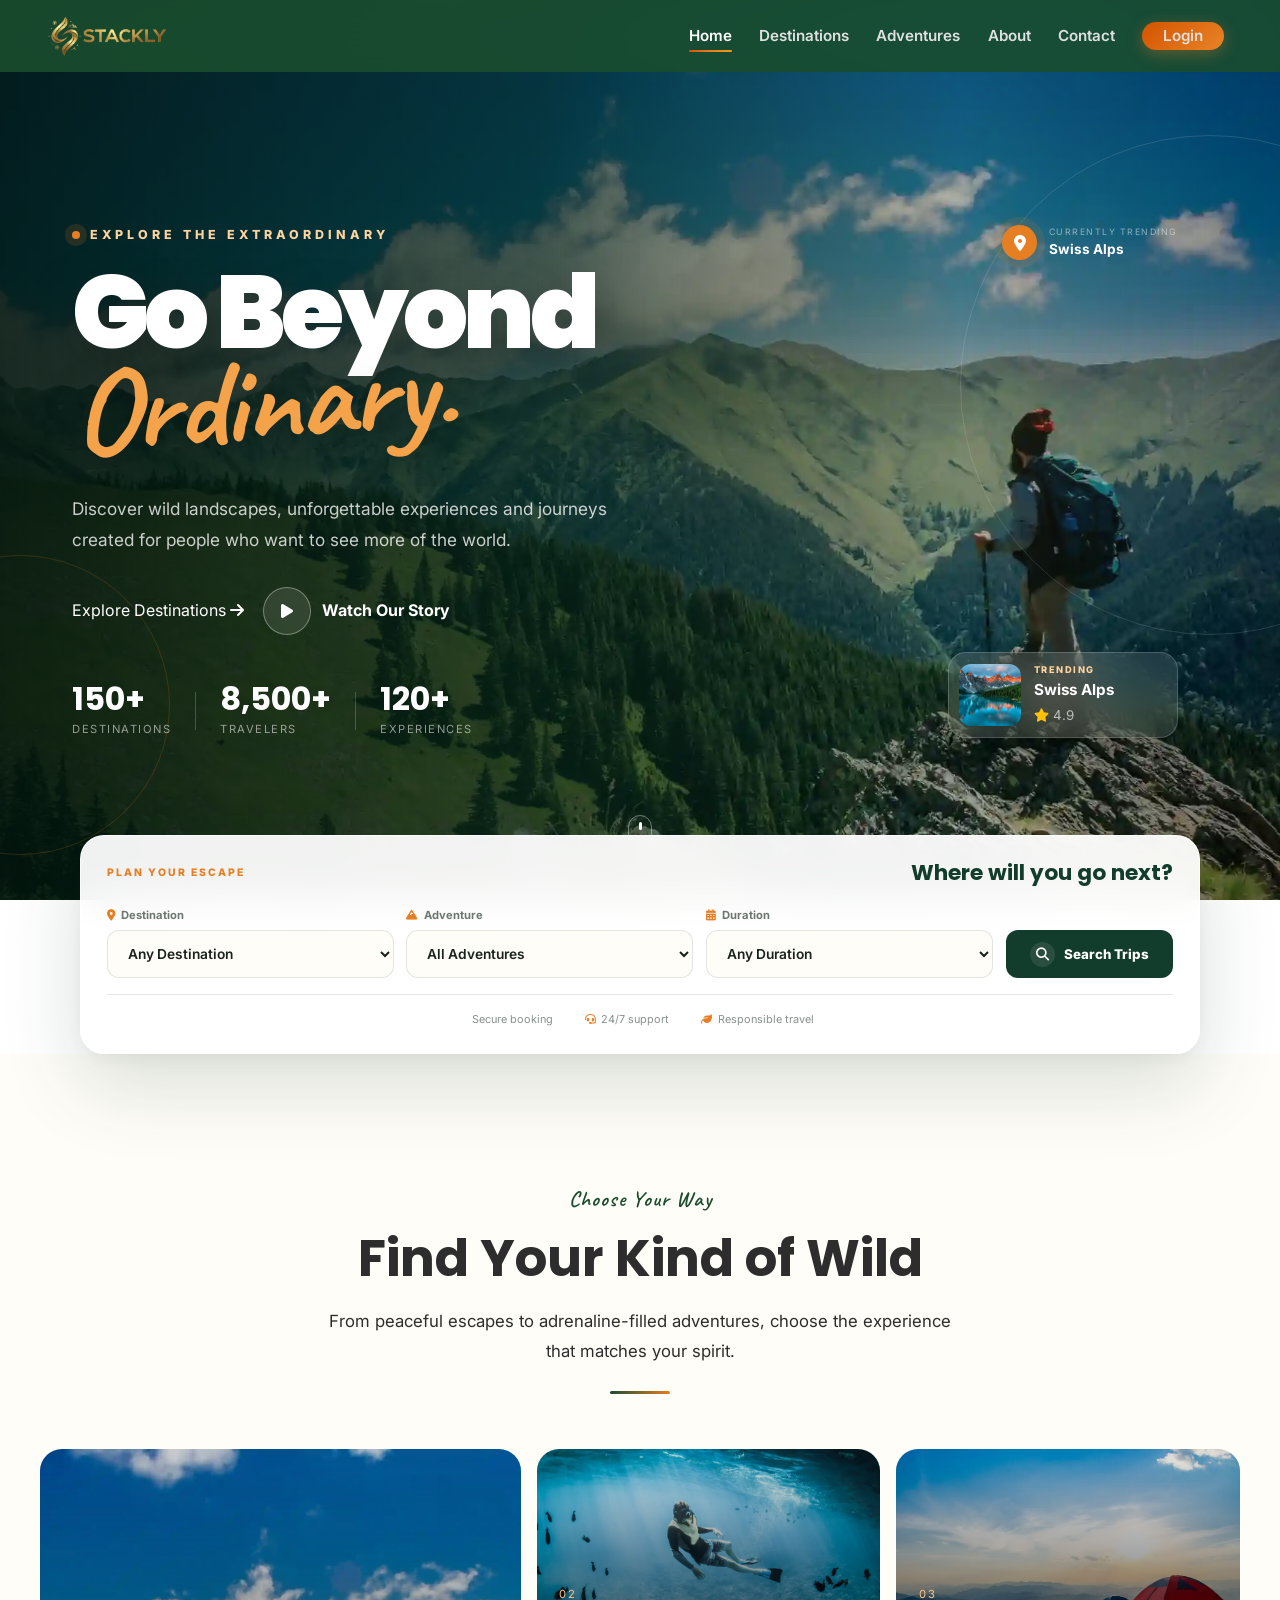
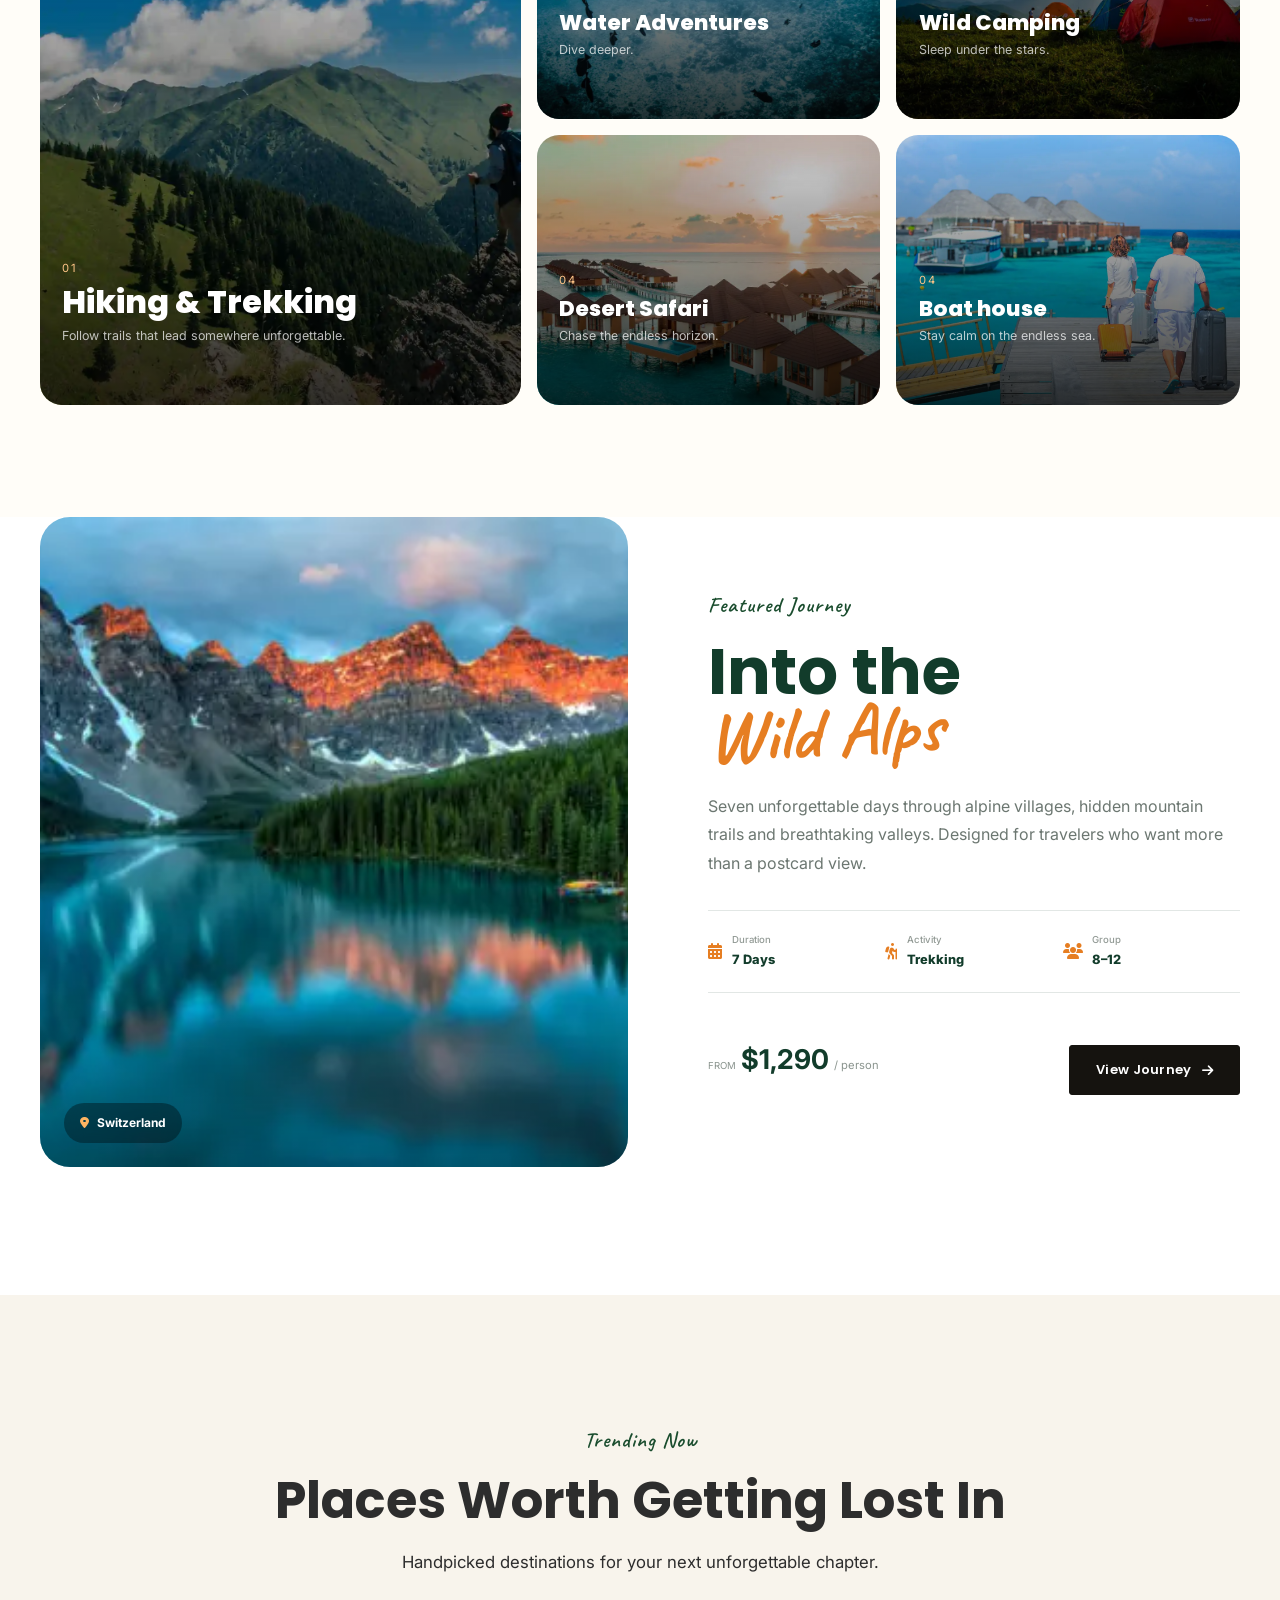
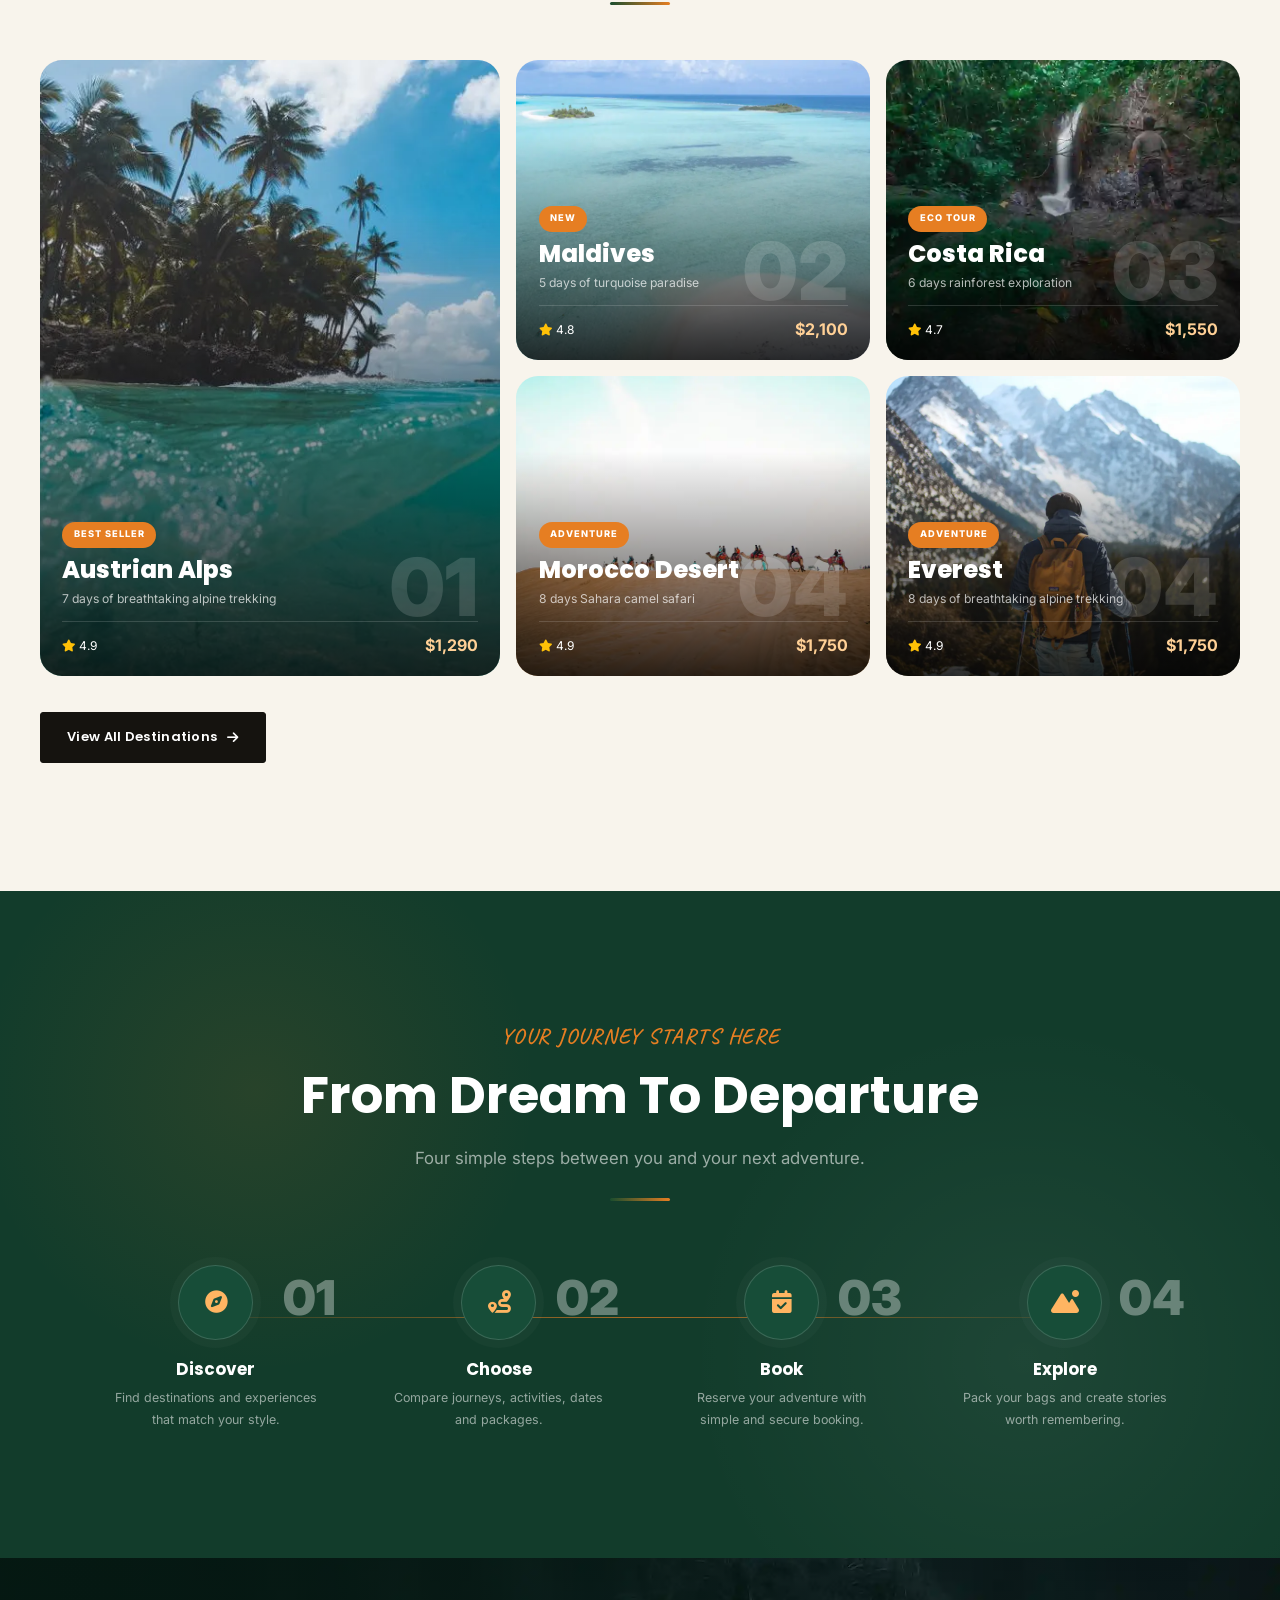
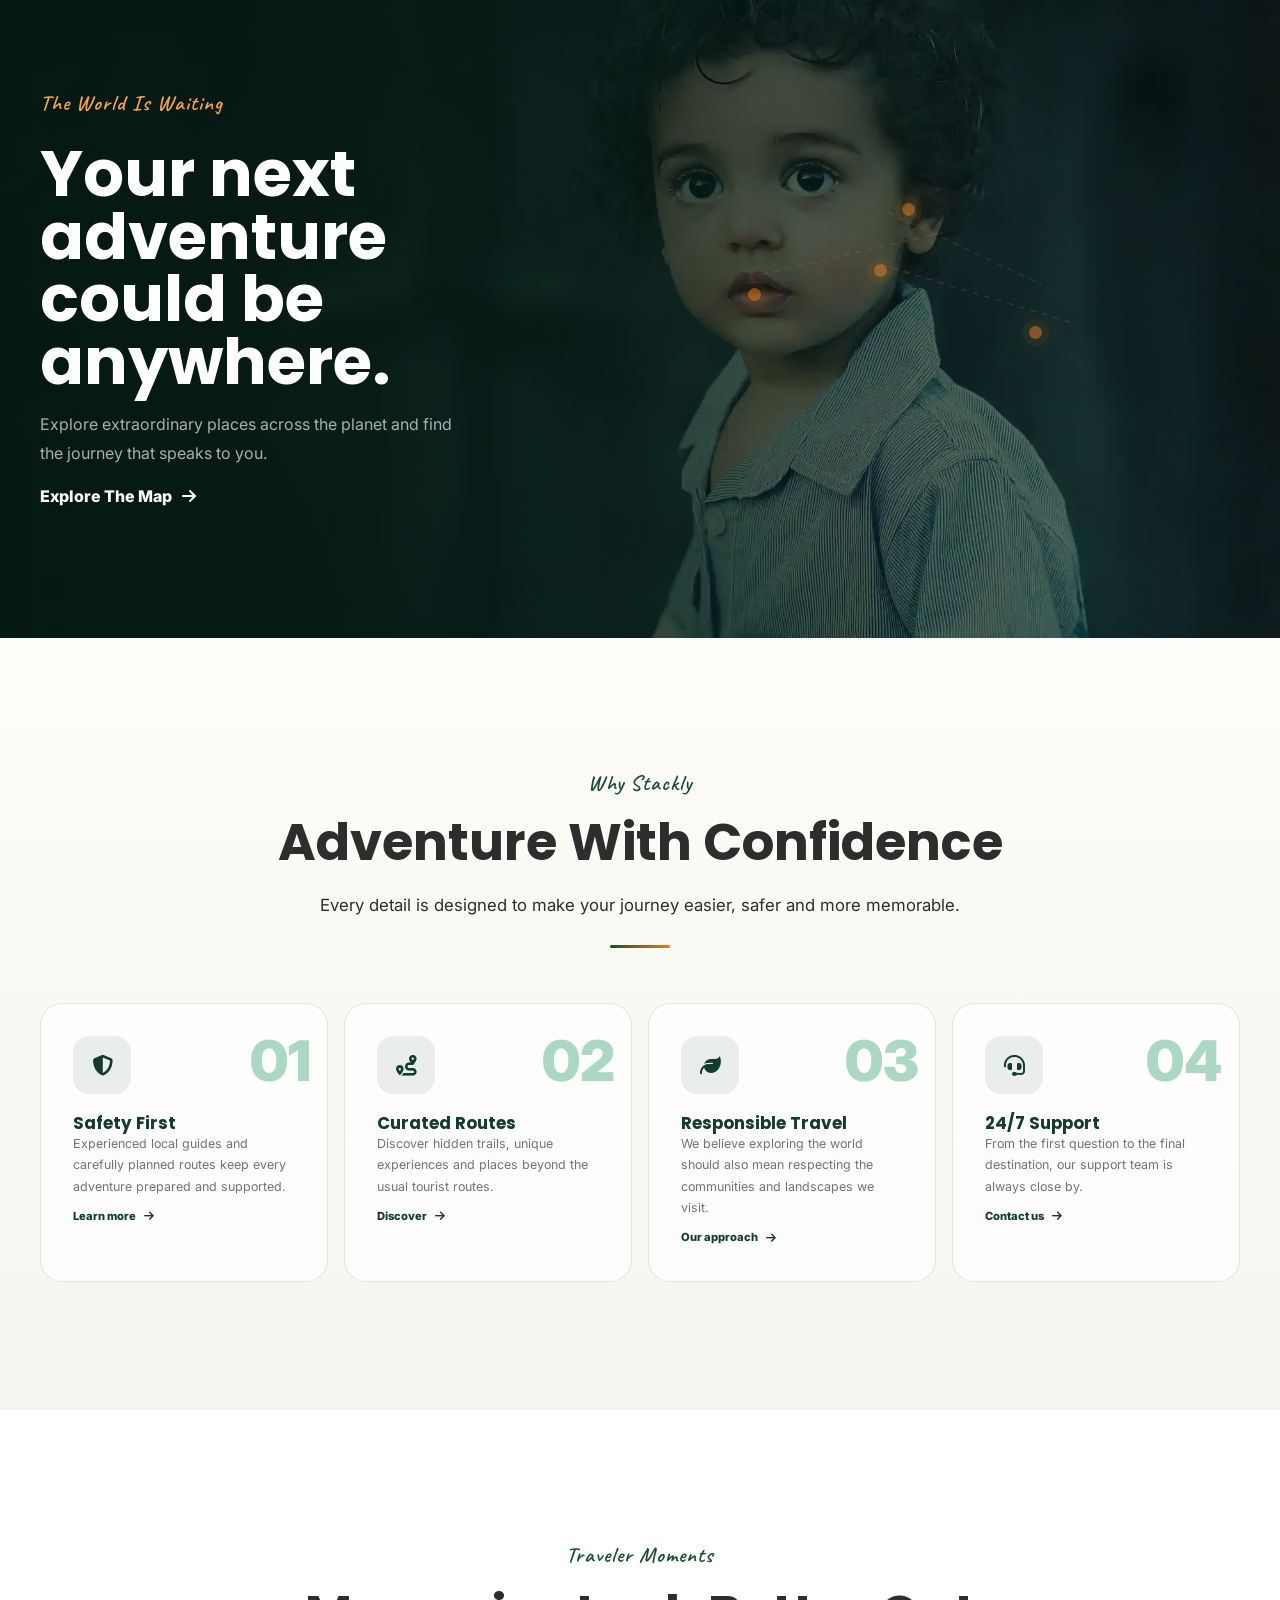
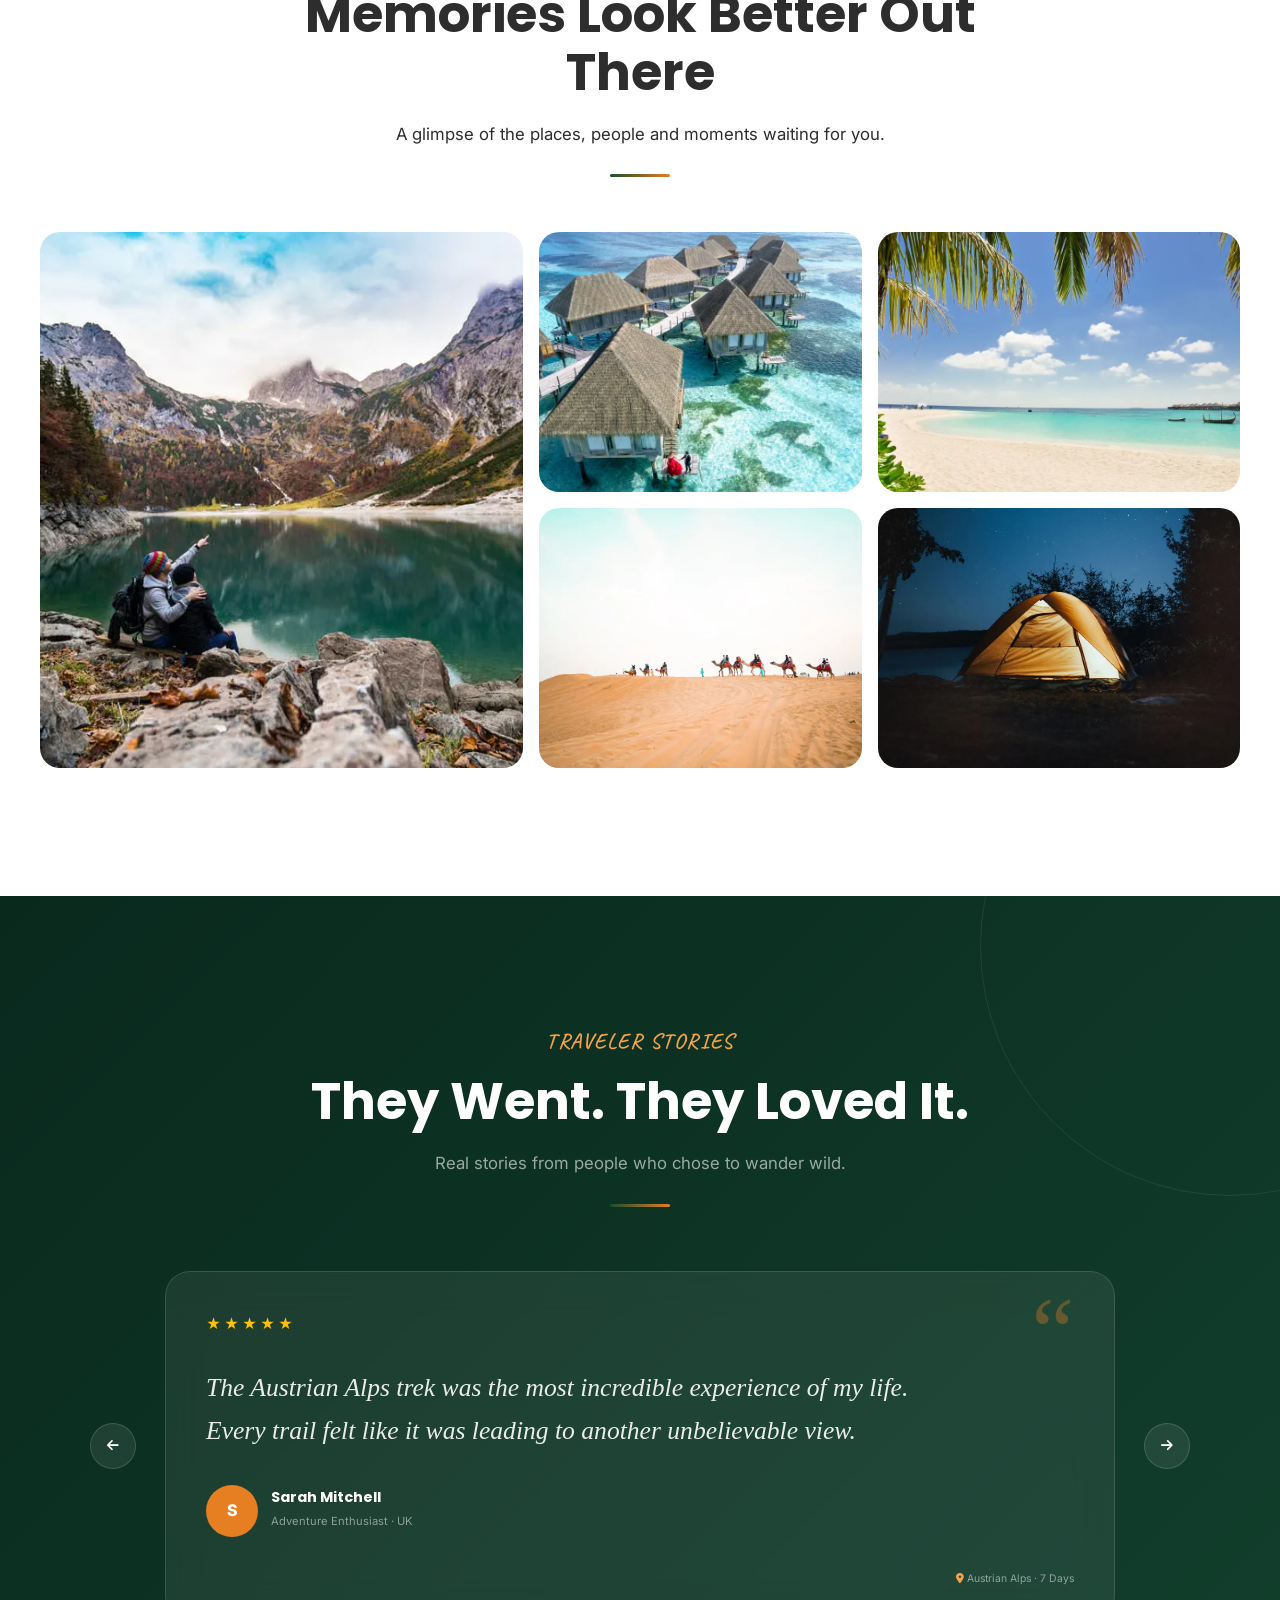
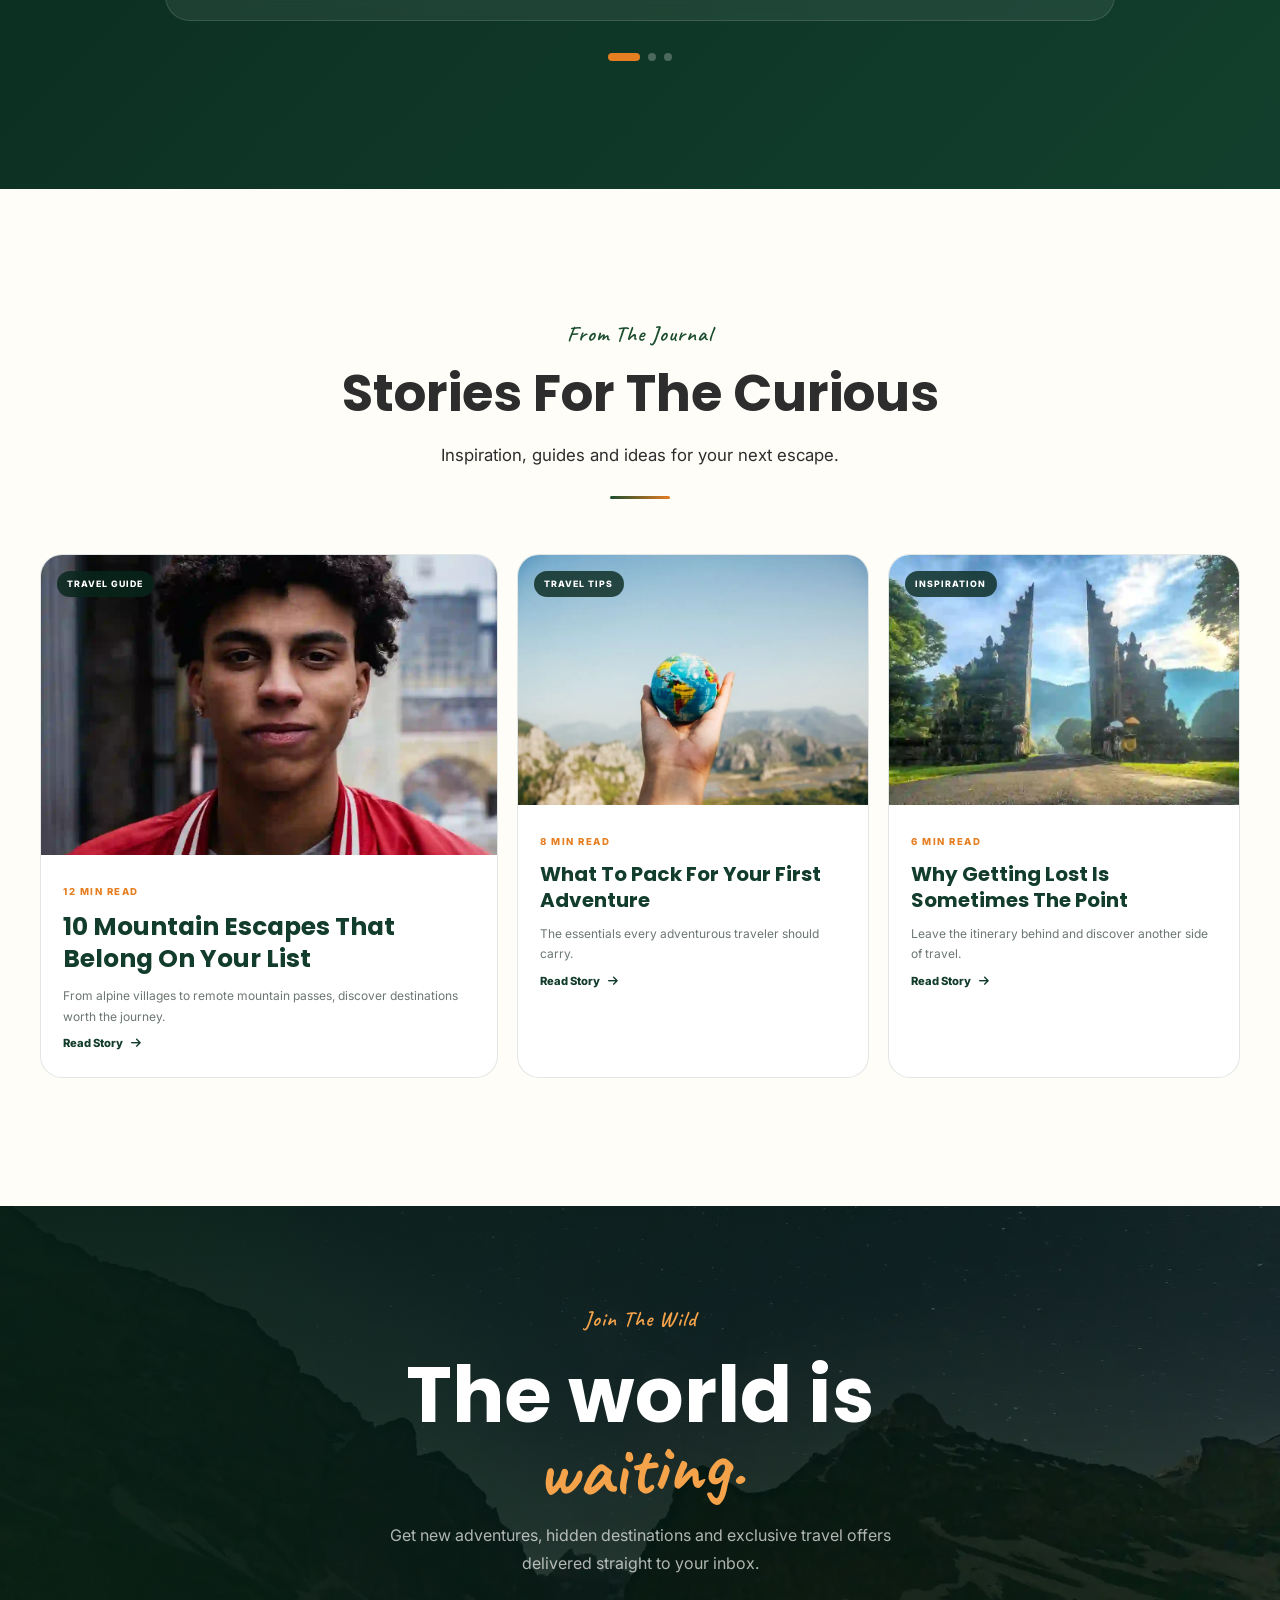
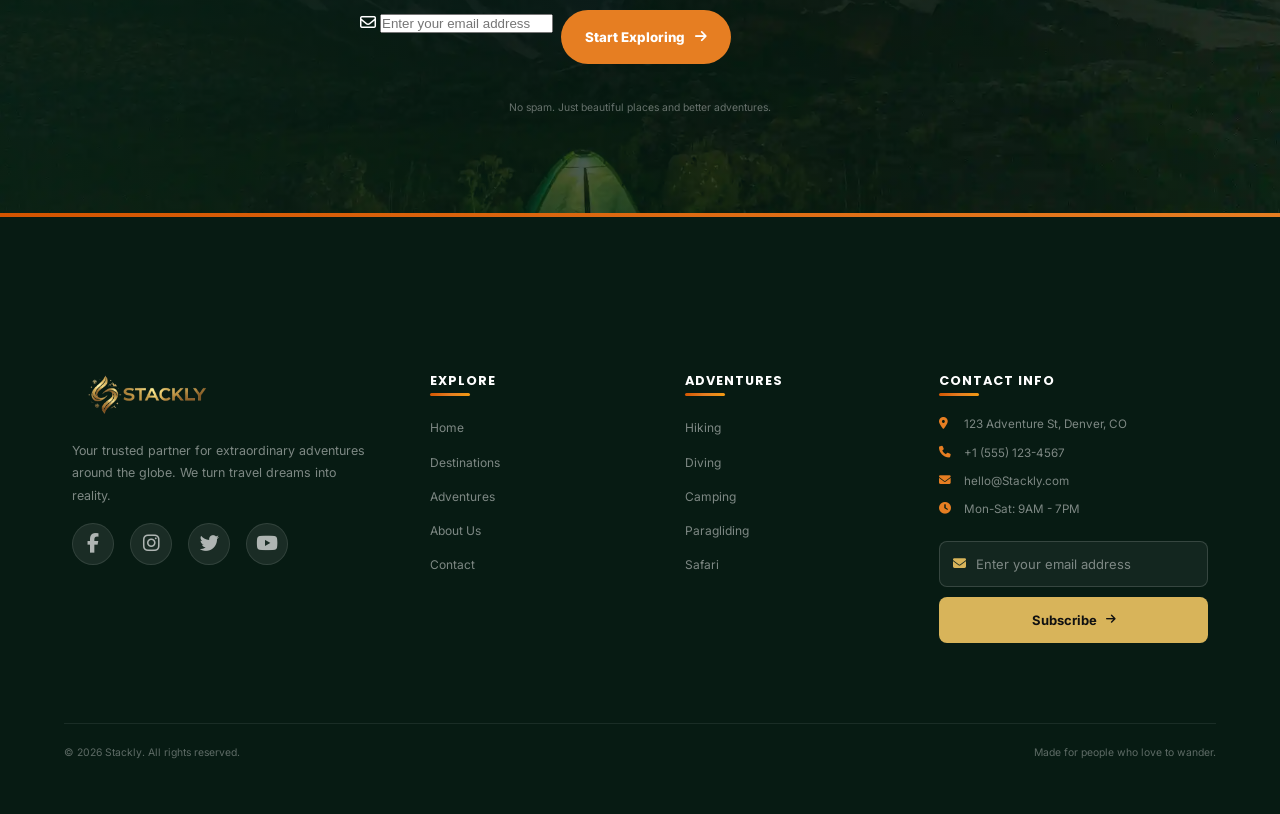
==== commit 067ce53f: "." ====
--- a/index.html
+++ b/index.html
@@ -1695,30 +1695,13 @@
 
 
     <div class="footer-col footer-contact">
-
-      <h4>Get In Touch</h4>
-
-      <p>
-        <i class="fas fa-location-dot"></i>
-        123 Adventure St, Denver, CO
-      </p>
-
-      <p>
-        <i class="fas fa-phone"></i>
-        +1 (555) 123-4567
-      </p>
-
-      <p>
-        <i class="fas fa-envelope"></i>
-        hello@Stackly.com
-      </p>
-
-      <p>
-        <i class="fas fa-clock"></i>
-        Mon–Sat: 9AM – 7PM
-      </p>
-
-      <form class="newsletter-form">
+        <h4>Contact Info</h4>
+        <p><i class="fas fa-map-marker-alt"></i> 123 Adventure St, Denver, CO</p>
+        <p><i class="fas fa-phone"></i> +1 (555) 123-4567</p>
+        <p><i class="fas fa-envelope"></i> hello@Stackly.com</p>
+        <p><i class="fas fa-clock"></i> Mon-Sat: 9AM - 7PM</p>
+
+           <form class="newsletter-form">
 
         <div class="newsletter-input">
           <i class="fas fa-envelope"></i>
@@ -1736,7 +1719,7 @@
 
       </form>
 
-    </div>
+      </div>
 
 
   </div>
--- a/css/theme.css
+++ b/css/theme.css
@@ -1300,4 +1300,211 @@
   width: 150px;
   height: auto;
   display: block;
-}+}
+
+
+
+
+
+
+
+
+
+
+
+
+
+
+
+
+
+
+
+
+
+
+/* =========================================================
+   FOOTER
+========================================================= */
+
+.footer {
+  background: #071b13;
+  color: white;
+}
+
+.footer-container {
+  width: min(1200px, 100%);
+  margin: auto;
+
+  padding: 5rem 2rem;
+
+  display: grid;
+  grid-template-columns: 1.5fr 1fr 1fr 1.3fr;
+  gap: 3rem;
+}
+
+.footer-logo {
+  display: inline-flex;
+  align-items: center;
+  gap: .5rem;
+
+  color: white;
+
+  font-size: 1.4rem;
+  font-weight: 900;
+}
+
+.footer-logo i {
+  color: var(--ww-orange);
+}
+
+.footer-logo span {
+  color: var(--ww-orange);
+}
+
+.footer-brand > p {
+  max-width: 300px;
+
+  margin: 1rem 0;
+
+  color: rgba(255,255,255,.48);
+
+  font-size: .78rem;
+  line-height: 1.8;
+}
+
+.social-links {
+  display: flex;
+  gap: .5rem;
+}
+
+.social-links a {
+  width: 35px;
+  height: 35px;
+
+  display: grid;
+  place-items: center;
+
+  border: 1px solid rgba(255,255,255,.1);
+  border-radius: 50%;
+
+  color: rgba(255,255,255,.65);
+
+  transition: .3s ease;
+}
+
+.social-links a:hover {
+  background: var(--ww-orange);
+  border-color: var(--ww-orange);
+  color: white;
+  transform: translateY(-3px);
+}
+
+.footer-col h4 {
+  margin-bottom: 1.2rem;
+
+  color: white;
+  font-size: .8rem;
+  letter-spacing: 1px;
+  text-transform: uppercase;
+}
+
+.footer-col ul {
+  list-style: none;
+  padding: 0;
+  margin: 0;
+}
+
+.footer-col li {
+  margin-bottom: .7rem;
+}
+
+.footer-col li a {
+  color: rgba(255,255,255,.48);
+  font-size: .75rem;
+
+  transition: .3s ease;
+}
+
+.footer-col li a:hover {
+  color: var(--ww-orange-light);
+  padding-left: 4px;
+}
+
+.footer-contact p {
+  display: flex;
+  align-items: flex-start;
+  gap: .6rem;
+
+  color: rgba(255,255,255,.48);
+
+  font-size: .73rem;
+  line-height: 1.6;
+}
+
+.footer-contact p i {
+  width: 15px;
+  margin-top: 3px;
+
+  color: var(--ww-orange);
+}
+
+.footer-bottom {
+  width: min(1200px, calc(100% - 4rem));
+  margin: auto;
+
+  padding: 1.3rem 0;
+
+  display: flex;
+  justify-content: space-between;
+
+  border-top: 1px solid rgba(255,255,255,.08);
+
+  color: rgba(255,255,255,.35);
+
+  font-size: .65rem;
+}
+/* 
+.newsletter-input {
+  flex: 1;
+
+  position: relative;
+}
+
+.newsletter-input i {
+  position: absolute;
+
+  left: 1rem;
+  top: 50%;
+
+  transform: translateY(-50%);
+
+  color: rgba(255,255,255,.5);
+}
+
+.newsletter-input input {
+  width: 100%;
+  height: 54px;
+
+  padding: 0 1rem 0 2.8rem;
+
+  border: 1px solid rgba(255,255,255,.2);
+  border-radius: 30px;
+
+  outline: none;
+
+  background: rgba(255,255,255,.1);
+  backdrop-filter: blur(10px);
+
+  color: white;
+
+  font-family: inherit;
+}
+
+.newsletter-input input::placeholder {
+  color: rgba(255,255,255,.45);
+}
+
+.newsletter-input input:focus {
+  border-color: var(--ww-orange);
+} */
--- a/css/home.css
+++ b/css/home.css
@@ -2647,49 +2647,6 @@
   margin: 2rem auto 0;
 }
 
-.newsletter-input {
-  flex: 1;
-
-  position: relative;
-}
-
-.newsletter-input i {
-  position: absolute;
-
-  left: 1rem;
-  top: 50%;
-
-  transform: translateY(-50%);
-
-  color: rgba(255,255,255,.5);
-}
-
-.newsletter-input input {
-  width: 100%;
-  height: 54px;
-
-  padding: 0 1rem 0 2.8rem;
-
-  border: 1px solid rgba(255,255,255,.2);
-  border-radius: 30px;
-
-  outline: none;
-
-  background: rgba(255,255,255,.1);
-  backdrop-filter: blur(10px);
-
-  color: white;
-
-  font-family: inherit;
-}
-
-.newsletter-input input::placeholder {
-  color: rgba(255,255,255,.45);
-}
-
-.newsletter-input input:focus {
-  border-color: var(--ww-orange);
-}
 
 .cta-form button {
   height: 54px;
@@ -2737,148 +2694,6 @@
   font-size: .65rem;
 }
 
-
-/* =========================================================
-   FOOTER
-========================================================= */
-
-.footer {
-  background: #071b13;
-  color: white;
-}
-
-.footer-container {
-  width: min(1200px, 100%);
-  margin: auto;
-
-  padding: 5rem 2rem;
-
-  display: grid;
-  grid-template-columns: 1.5fr 1fr 1fr 1.3fr;
-  gap: 3rem;
-}
-
-.footer-logo {
-  display: inline-flex;
-  align-items: center;
-  gap: .5rem;
-
-  color: white;
-
-  font-size: 1.4rem;
-  font-weight: 900;
-}
-
-.footer-logo i {
-  color: var(--ww-orange);
-}
-
-.footer-logo span {
-  color: var(--ww-orange);
-}
-
-.footer-brand > p {
-  max-width: 300px;
-
-  margin: 1rem 0;
-
-  color: rgba(255,255,255,.48);
-
-  font-size: .78rem;
-  line-height: 1.8;
-}
-
-.social-links {
-  display: flex;
-  gap: .5rem;
-}
-
-.social-links a {
-  width: 35px;
-  height: 35px;
-
-  display: grid;
-  place-items: center;
-
-  border: 1px solid rgba(255,255,255,.1);
-  border-radius: 50%;
-
-  color: rgba(255,255,255,.65);
-
-  transition: .3s ease;
-}
-
-.social-links a:hover {
-  background: var(--ww-orange);
-  border-color: var(--ww-orange);
-  color: white;
-  transform: translateY(-3px);
-}
-
-.footer-col h4 {
-  margin-bottom: 1.2rem;
-
-  color: white;
-  font-size: .8rem;
-  letter-spacing: 1px;
-  text-transform: uppercase;
-}
-
-.footer-col ul {
-  list-style: none;
-  padding: 0;
-  margin: 0;
-}
-
-.footer-col li {
-  margin-bottom: .7rem;
-}
-
-.footer-col li a {
-  color: rgba(255,255,255,.48);
-  font-size: .75rem;
-
-  transition: .3s ease;
-}
-
-.footer-col li a:hover {
-  color: var(--ww-orange-light);
-  padding-left: 4px;
-}
-
-.footer-contact p {
-  display: flex;
-  align-items: flex-start;
-  gap: .6rem;
-
-  color: rgba(255,255,255,.48);
-
-  font-size: .73rem;
-  line-height: 1.6;
-}
-
-.footer-contact p i {
-  width: 15px;
-  margin-top: 3px;
-
-  color: var(--ww-orange);
-}
-
-.footer-bottom {
-  width: min(1200px, calc(100% - 4rem));
-  margin: auto;
-
-  padding: 1.3rem 0;
-
-  display: flex;
-  justify-content: space-between;
-
-  border-top: 1px solid rgba(255,255,255,.08);
-
-  color: rgba(255,255,255,.35);
-
-  font-size: .65rem;
-}
 
 
 /* =========================================================
@@ -3248,7 +3063,7 @@
   }
 
   .moment-five {
-    grid-column: span 2;
+    grid-column: span 1;
   }
 
   .testimonial-slider {
@@ -3592,3 +3407,150 @@
   letter-spacing: 1.5px;
   text-transform: uppercase;
 }
+
+
+/* ============================================
+   WHY US - RESPONSIVE
+============================================ */
+
+/* ---------- TABLET ---------- */
+@media (max-width: 1024px) {
+
+  .why-us {
+    padding: 80px 30px;
+  }
+
+  .why-grid {
+    grid-template-columns: repeat(2, 1fr);
+    gap: 22px;
+  }
+
+  .why-card {
+    padding: 32px 28px;
+  }
+
+  .why-card h3 {
+    font-size: 21px;
+  }
+
+  .why-card p {
+    font-size: 14px;
+    line-height: 1.7;
+  }
+
+}
+
+
+/* ---------- MOBILE ---------- */
+@media (max-width: 768px) {
+
+  .why-us {
+    padding: 65px 20px;
+  }
+
+  .why-us .section-header {
+    max-width: 600px;
+    margin: 0 auto 40px;
+  }
+
+  .why-us .section-title {
+    font-size: 32px;
+    line-height: 1.2;
+  }
+
+  .why-us .section-subtitle {
+    font-size: 14px;
+    line-height: 1.7;
+  }
+
+  .why-grid {
+    grid-template-columns: 1fr;
+    gap: 18px;
+    max-width: 600px;
+    margin: 0 auto;
+  }
+
+  .why-card {
+    padding: 30px 26px;
+  }
+
+  .why-card-number {
+    font-size: 12px;
+  }
+
+  .why-icon {
+    width: 52px;
+    height: 52px;
+    font-size: 19px;
+  }
+
+  .why-card h3 {
+    font-size: 20px;
+    margin-top: 20px;
+  }
+
+  .why-card p {
+    font-size: 14px;
+    line-height: 1.7;
+    margin-bottom: 22px;
+  }
+
+  .why-card a {
+    font-size: 13px;
+  }
+
+}
+
+
+/* ---------- SMALL MOBILE ---------- */
+@media (max-width: 480px) {
+
+  .why-us {
+    padding: 55px 16px;
+  }
+
+  .why-us .section-header {
+    margin-bottom: 32px;
+  }
+
+  .why-us .section-title {
+    font-size: 27px;
+  }
+
+  .why-us .section-subtitle {
+    font-size: 13px;
+  }
+
+  .why-grid {
+    gap: 15px;
+  }
+
+  .why-card {
+    padding: 26px 22px;
+  }
+
+  .why-card-number {
+    font-size: 11px;
+  }
+
+  .why-icon {
+    width: 48px;
+    height: 48px;
+    font-size: 17px;
+  }
+
+  .why-card h3 {
+    font-size: 18px;
+    margin-top: 17px;
+  }
+
+  .why-card p {
+    font-size: 13px;
+    line-height: 1.65;
+  }
+
+  .why-card a {
+    font-size: 12px;
+  }
+
+}
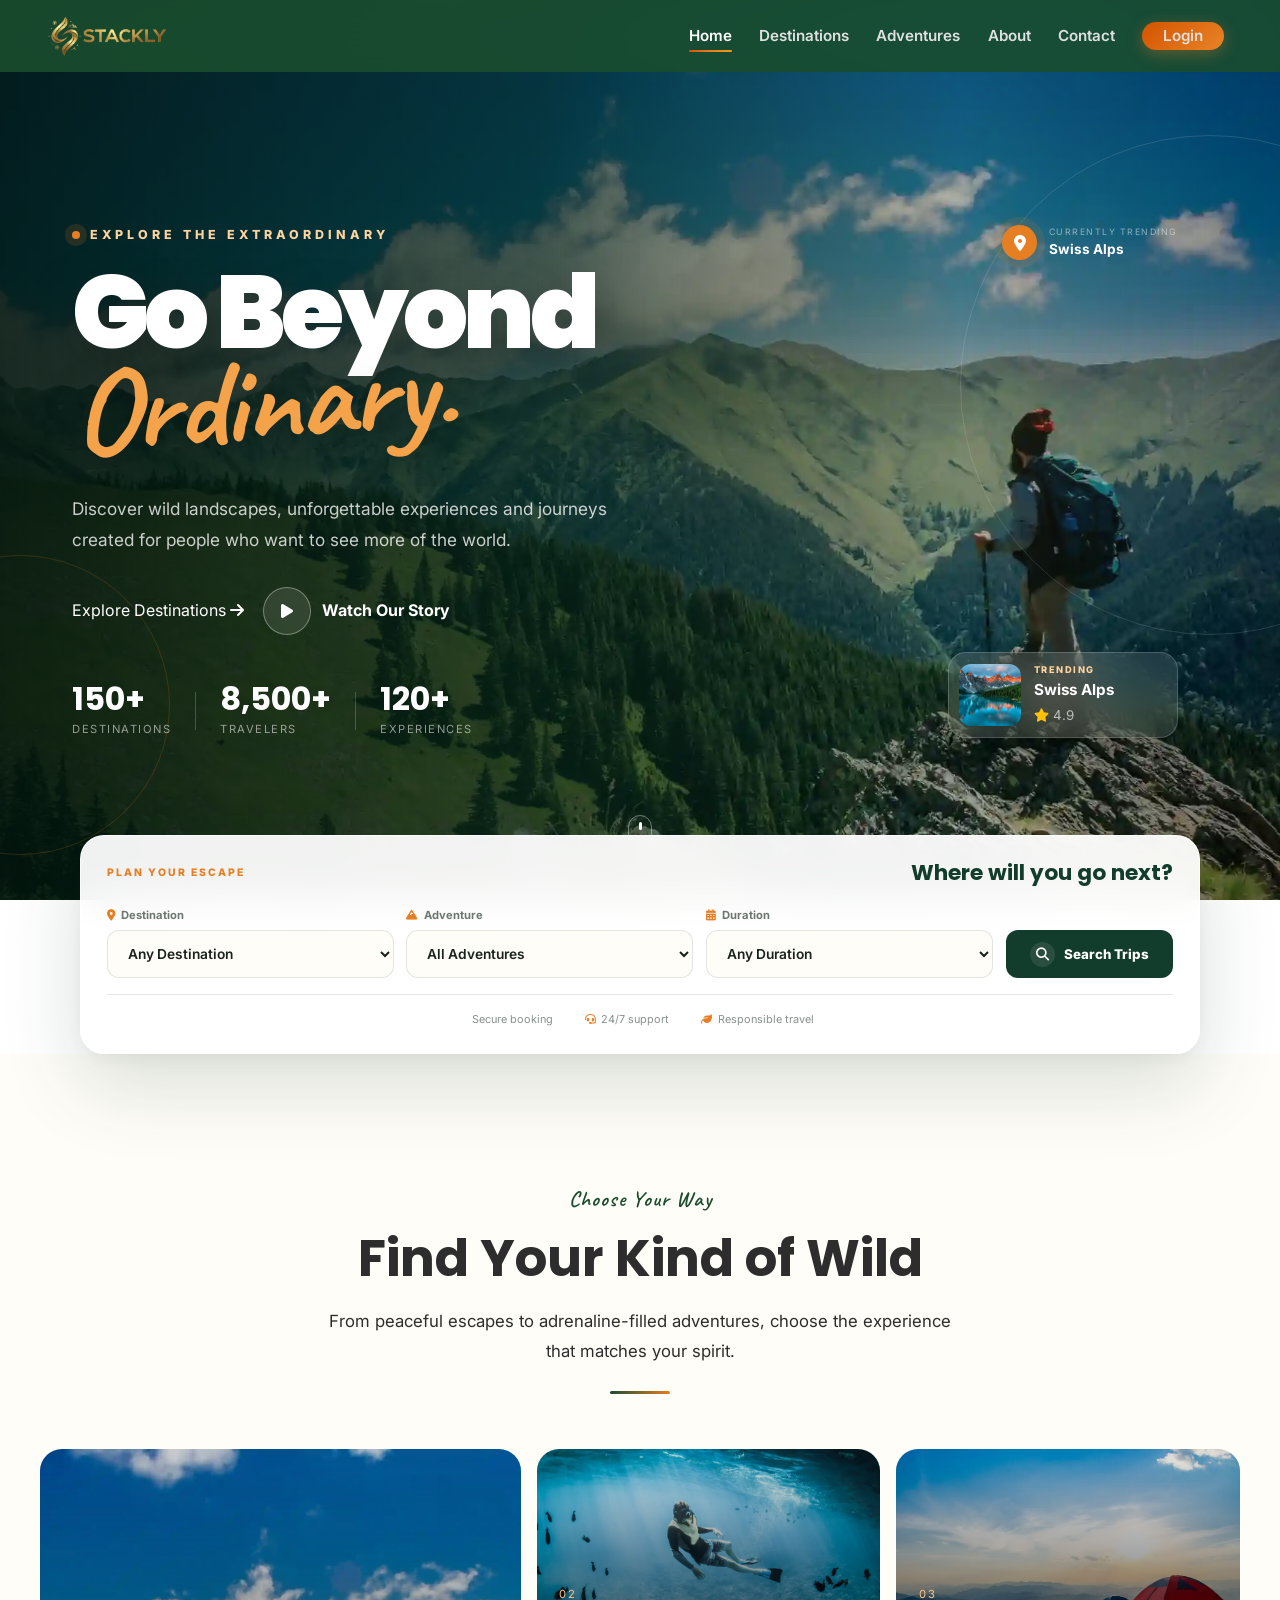
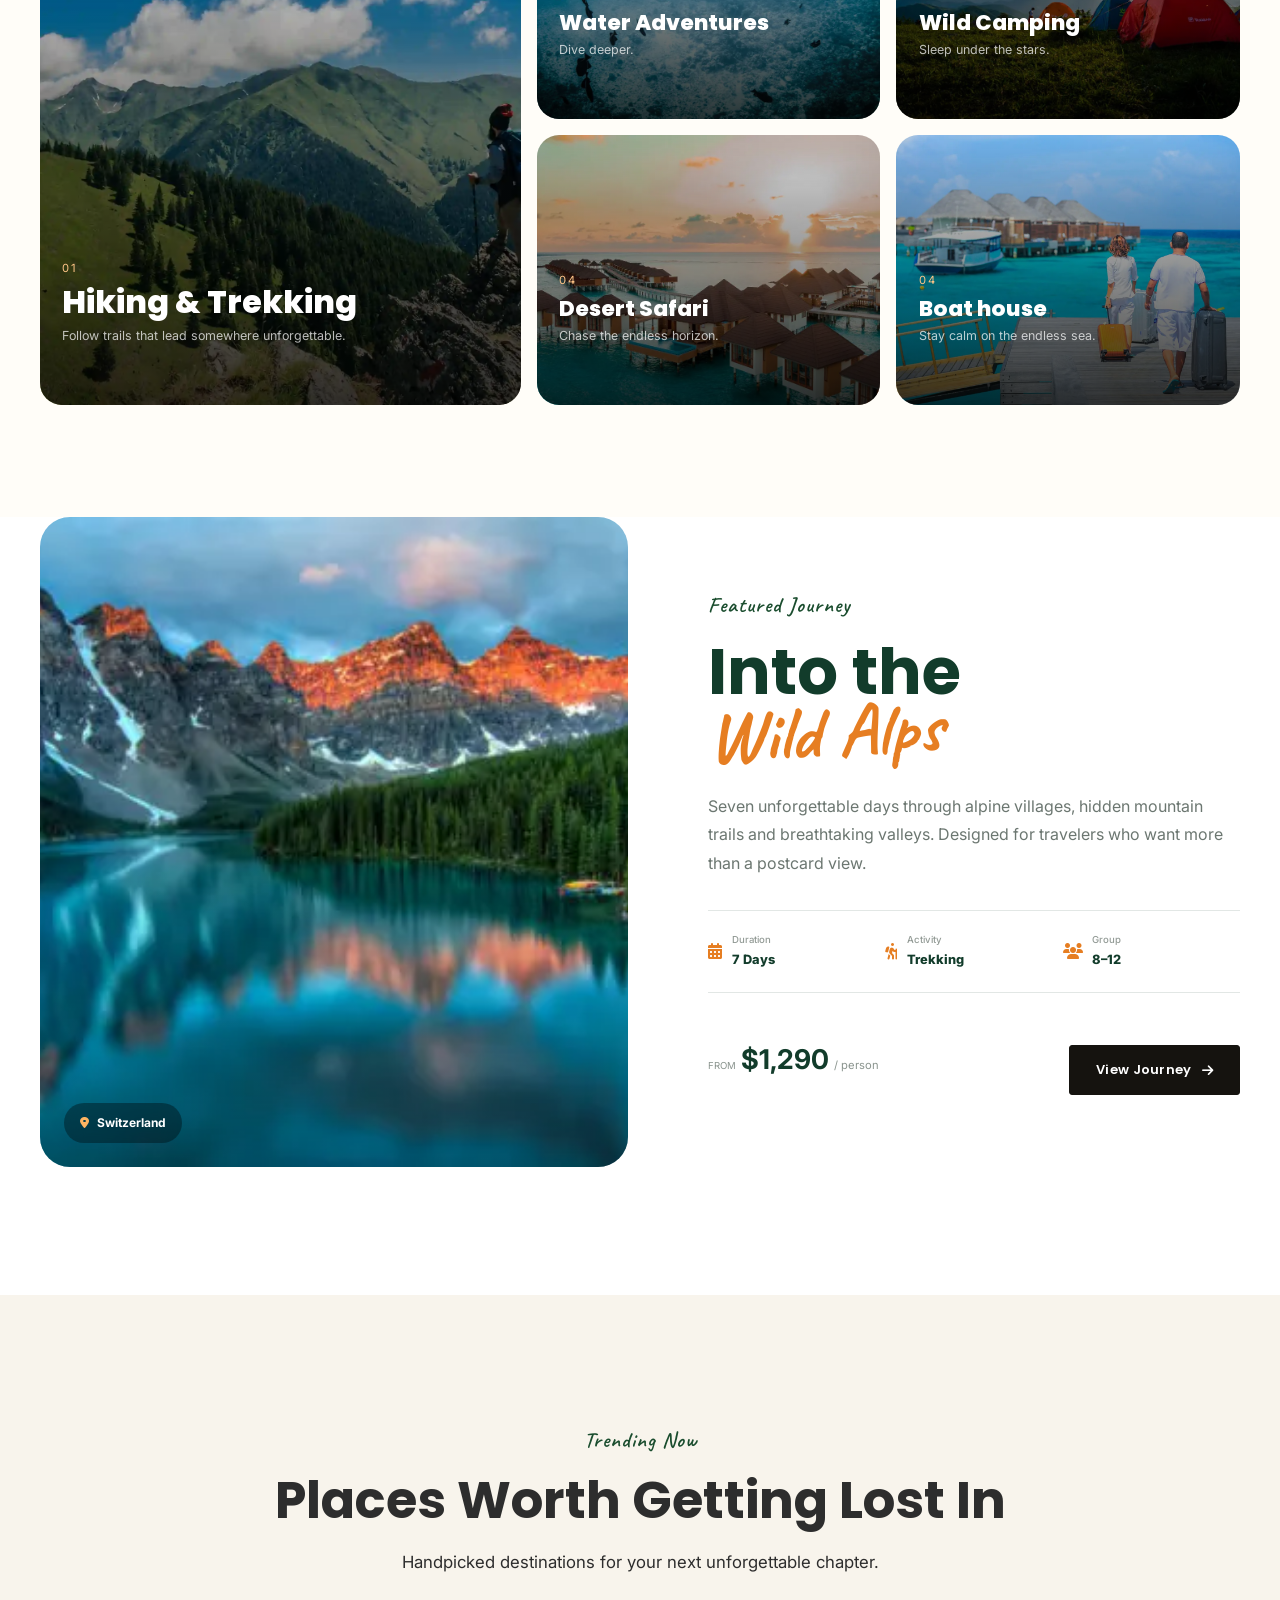
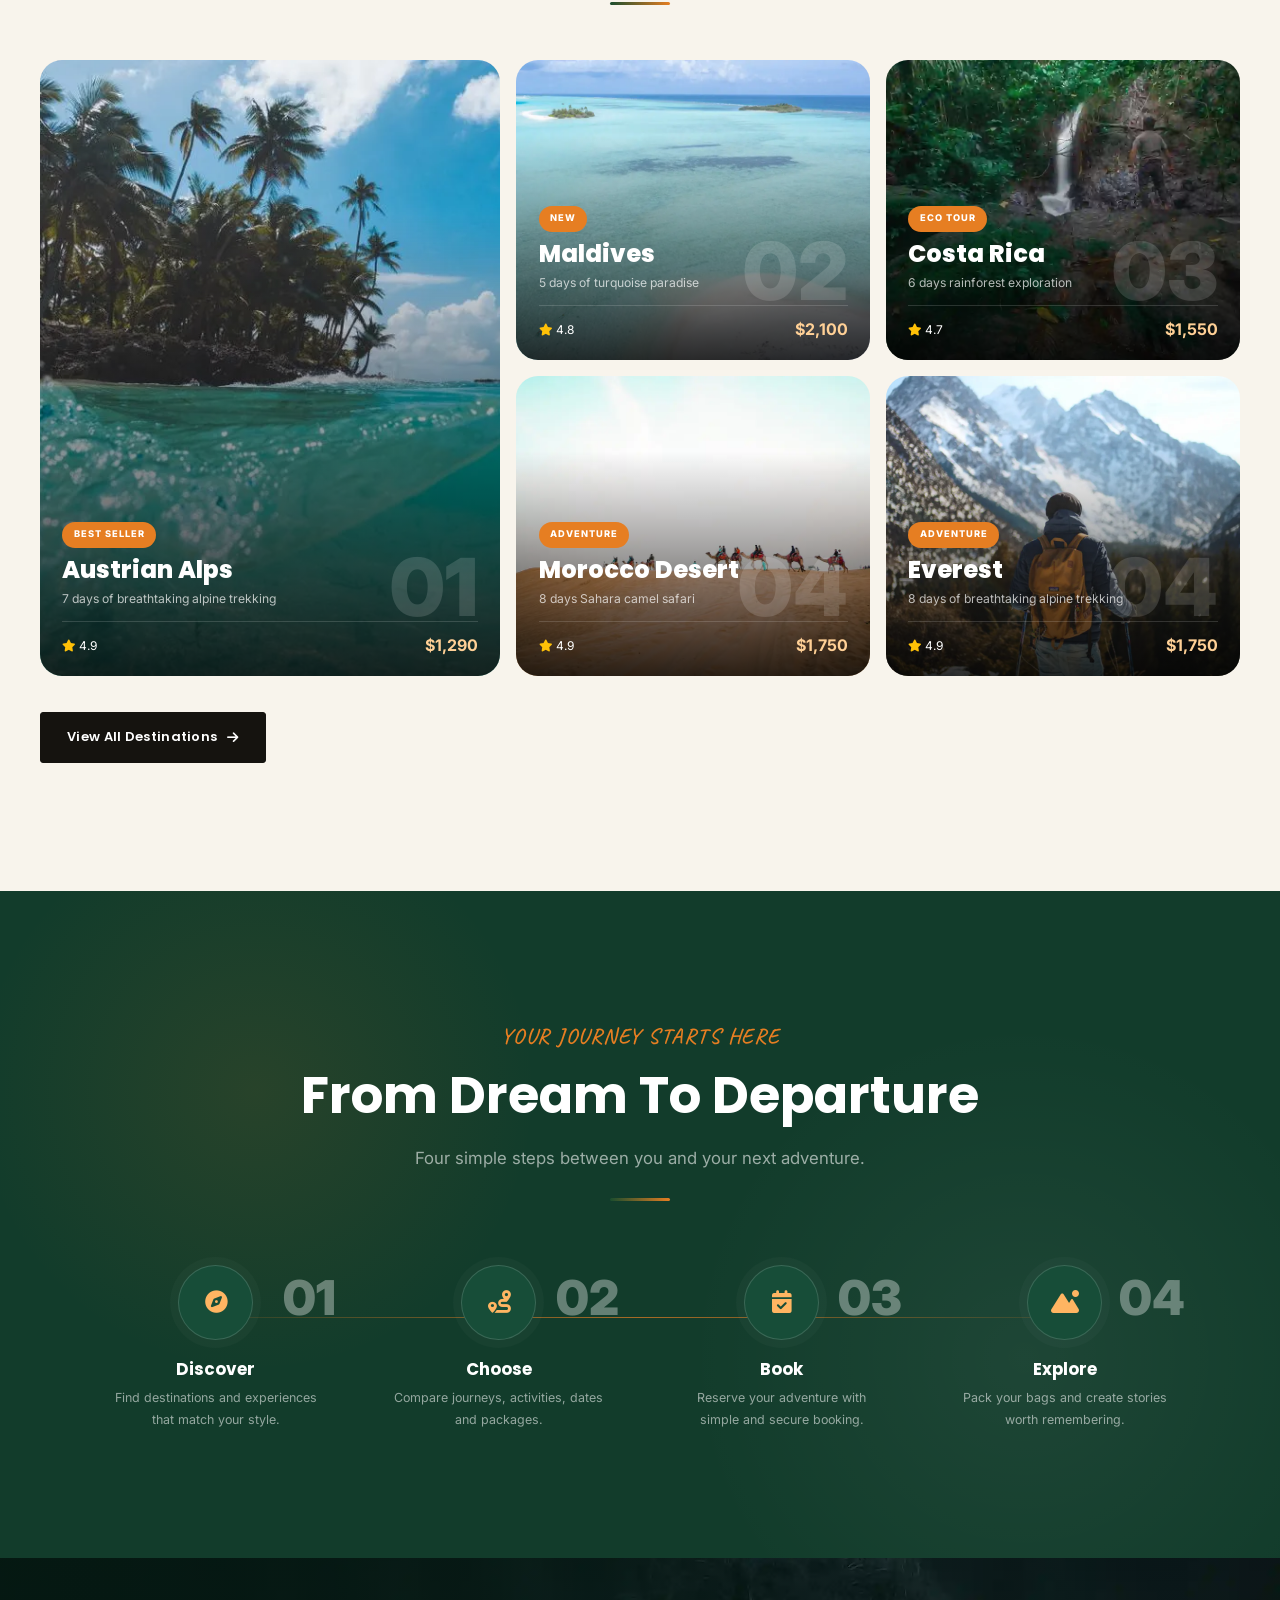
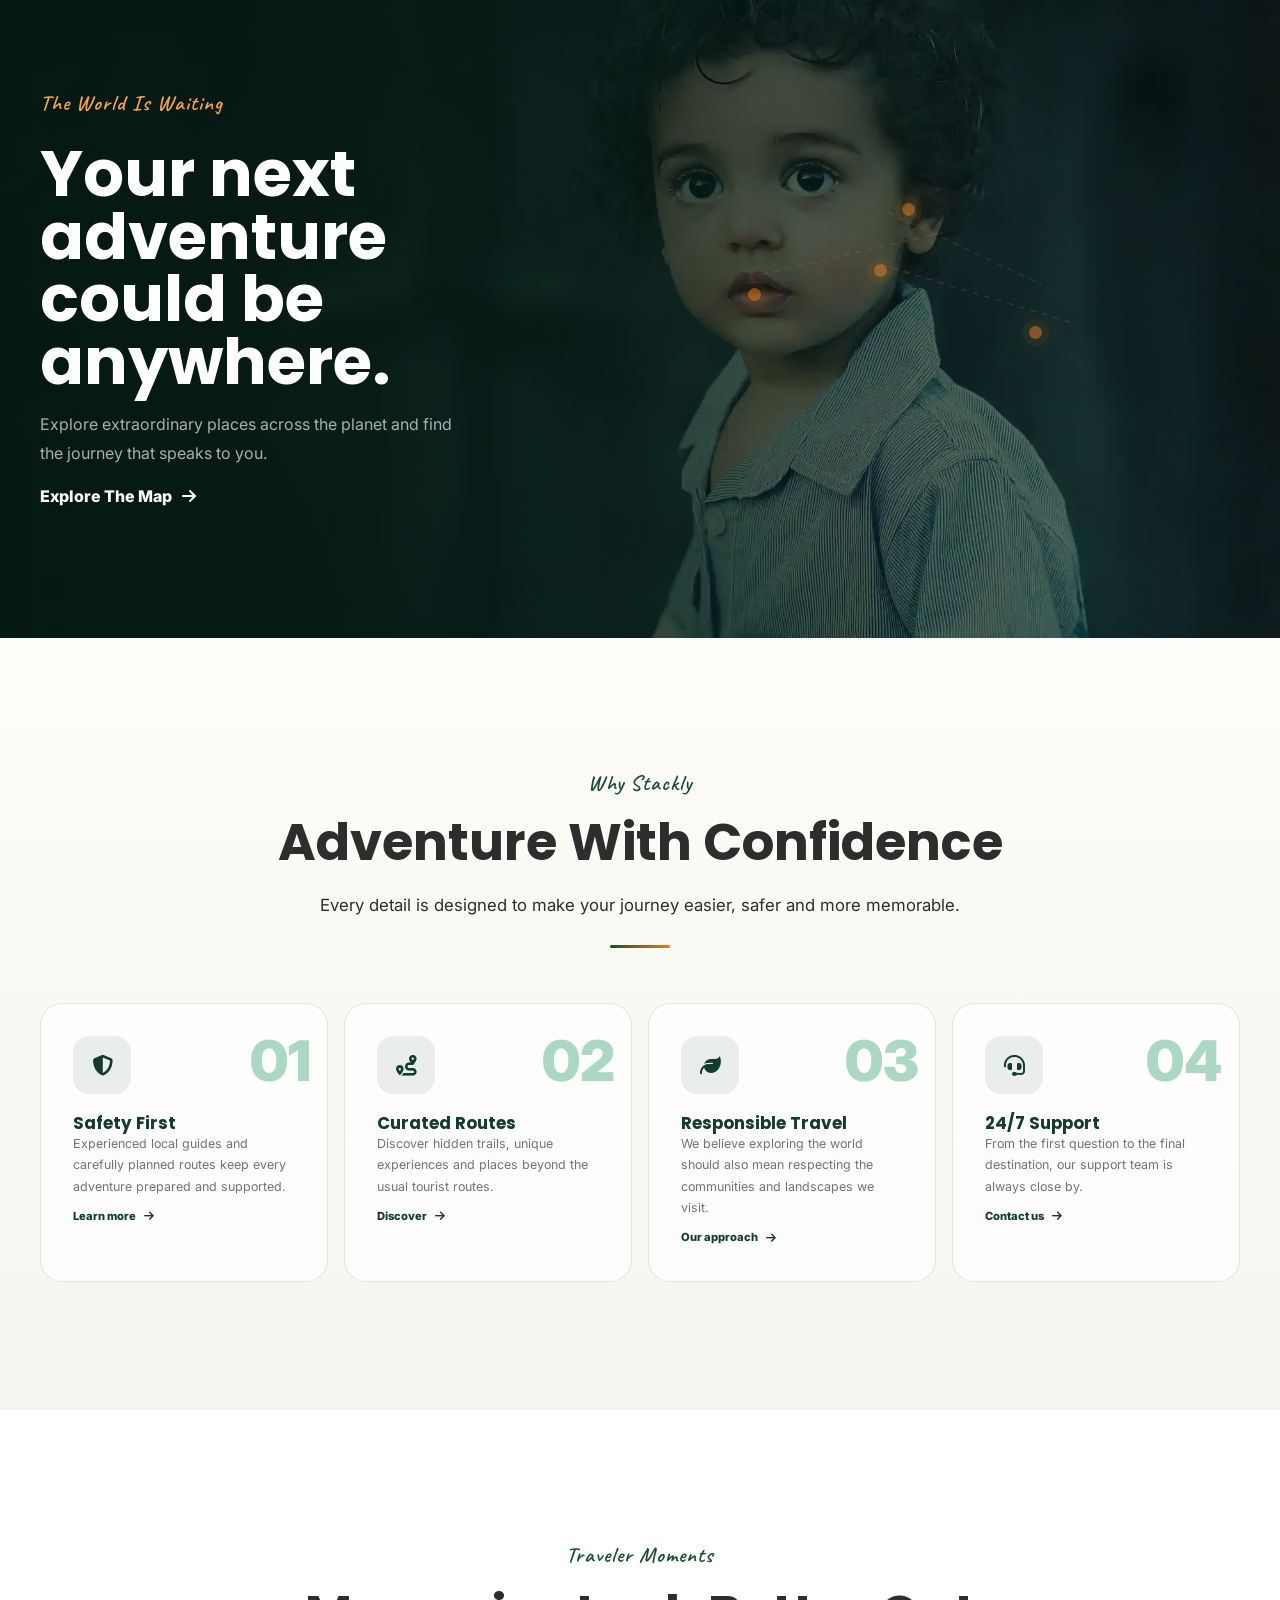
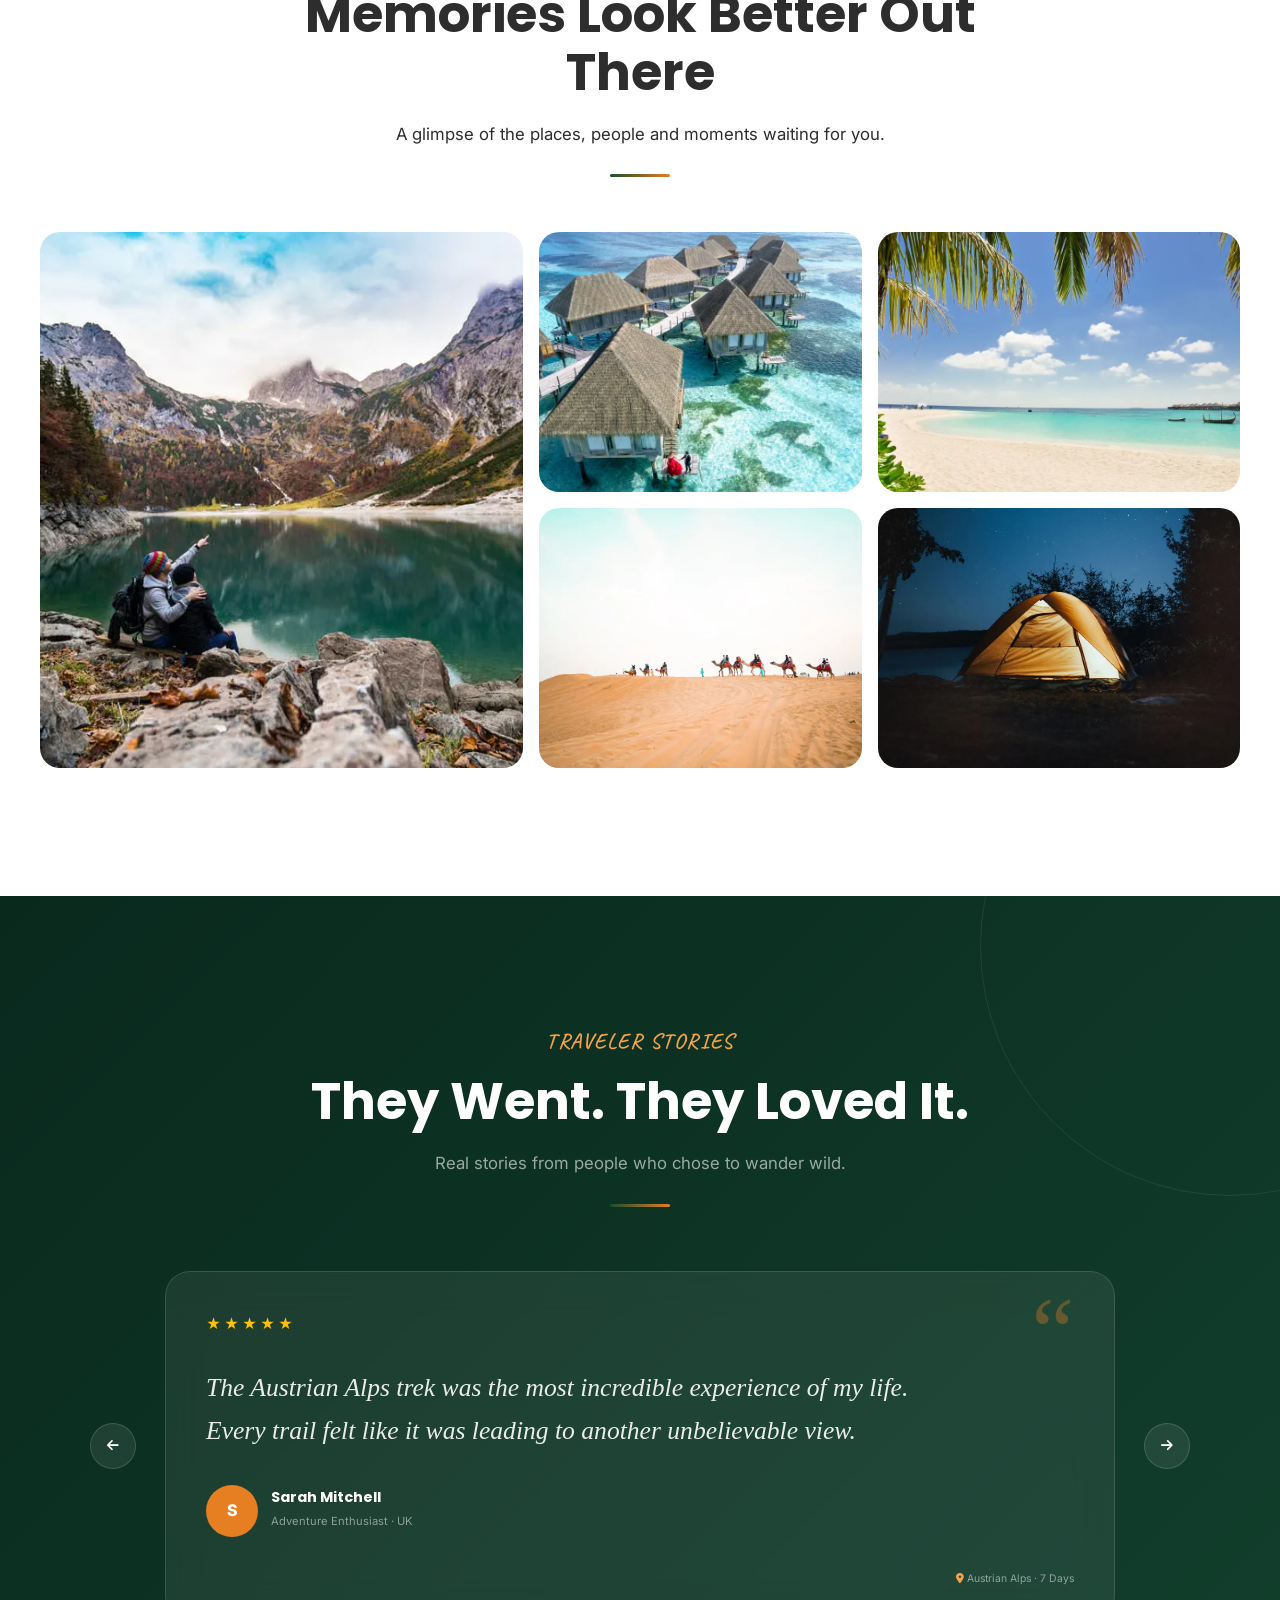
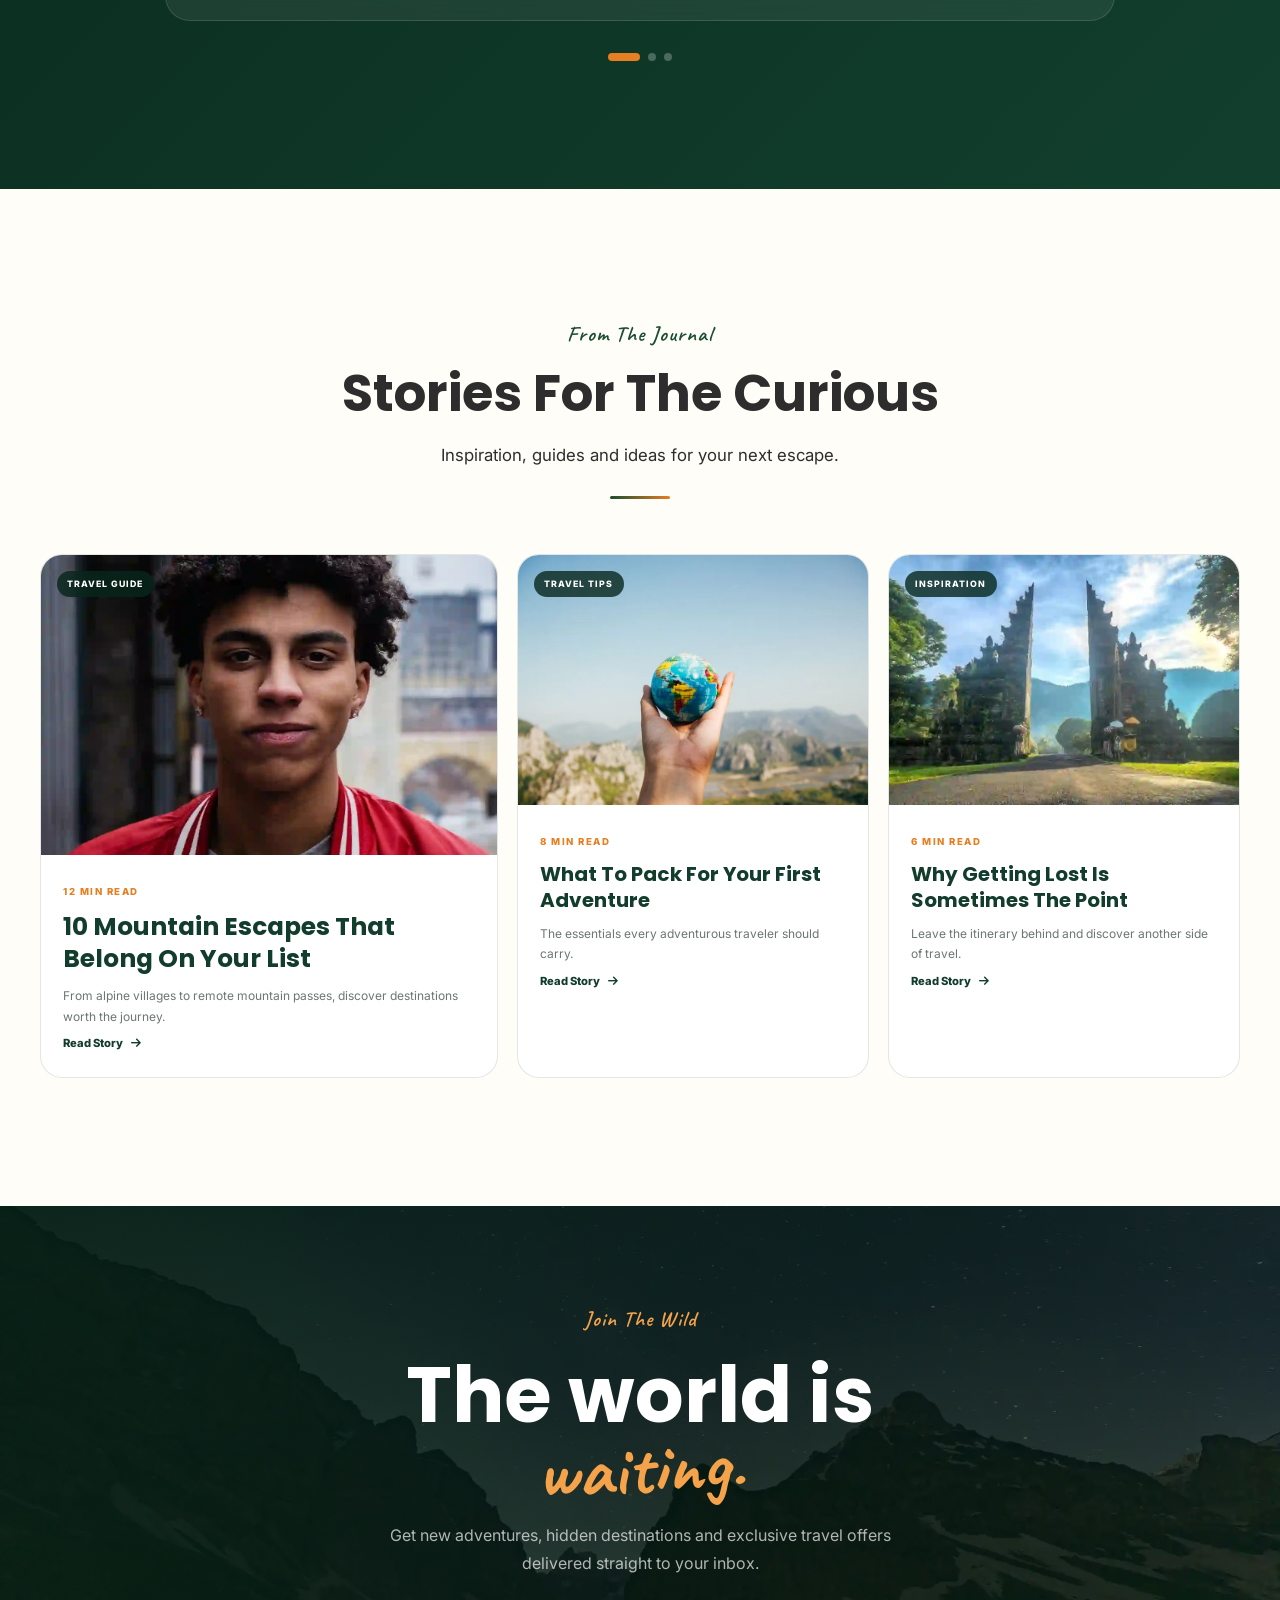
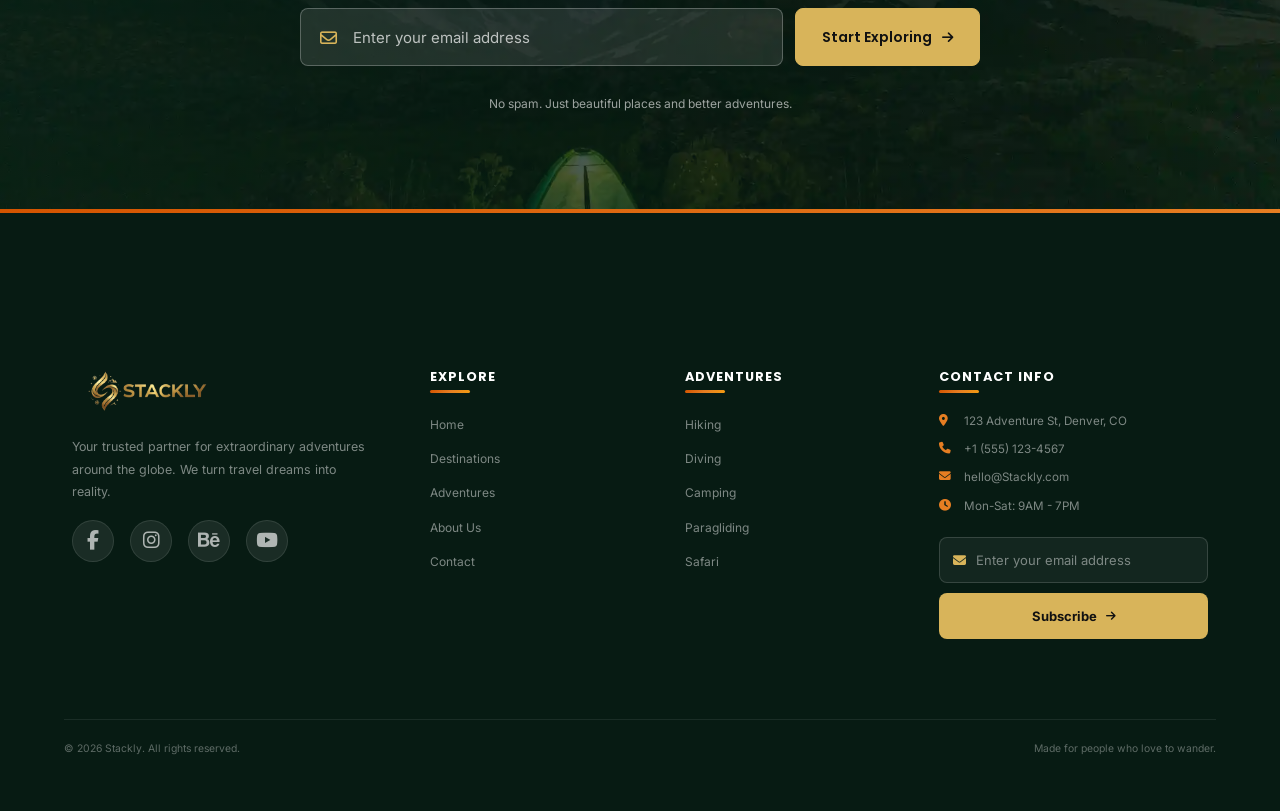
==== commit 89d41d6f: "bug-fixes1" ====
--- a/index.html
+++ b/index.html
@@ -54,6 +54,8 @@
      HERO
 ===================================================== -->
 
+
+
 <section class="hero" id="hero">
 
   <div class="hero-bg" id="heroBg">
@@ -1620,7 +1622,7 @@
         </a>
 
         <a href="#">
-          <i class="fab fa-twitter"></i>
+          <i class="fa-brands fa-behance"></i>
         </a>
 
         <a href="#">
--- a/css/theme.css
+++ b/css/theme.css
@@ -1507,4 +1507,183 @@
 
 .newsletter-input input:focus {
   border-color: var(--ww-orange);
-} */+} */
+
+
+/* ============================================
+   FOOTER RESPONSIVE DESIGN
+   ============================================ */
+
+/* ---------- TABLET ---------- */
+@media (max-width: 900px) {
+
+  .footer-container {
+    grid-template-columns: repeat(2, minmax(0, 1fr));
+    gap: 40px 35px;
+  }
+
+  .footer-col:first-child {
+    grid-column: span 2;
+  }
+
+  .footer-col {
+    min-width: 0;
+  }
+
+  .footer-col h4 {
+    font-size: 16px;
+    margin-bottom: 18px;
+  }
+
+  .footer-col p,
+  .footer-col li a {
+    font-size: 14px;
+  }
+
+  .footer-contact {
+    grid-column: span 2;
+  }
+
+  .footer-bottom {
+    text-align: center;
+  }
+}
+
+
+/* ---------- MOBILE ---------- */
+@media (max-width: 600px) {
+
+  .footer {
+    padding-top: 50px;
+  }
+
+  .footer-container {
+    width: 90%;
+    grid-template-columns: repeat(2, minmax(0, 1fr));
+    gap: 35px 25px;
+  }
+
+  /* Logo + description */
+  .footer-col:first-child {
+    grid-column: span 2;
+  }
+
+  .footer-col:first-child p {
+    max-width: 500px;
+    line-height: 1.7;
+    margin-top: 15px;
+  }
+
+  /* Quick Links + Adventure Types */
+  .footer-col:nth-child(2),
+  .footer-col:nth-child(3) {
+    grid-column: span 1;
+  }
+
+  /* Contact section full width */
+  .footer-contact {
+    grid-column: span 2;
+  }
+
+  .footer-col h4 {
+    font-size: 15px;
+    margin-bottom: 15px;
+  }
+
+  .footer-col ul {
+    padding: 0;
+    margin: 0;
+  }
+
+  .footer-col li {
+    margin-bottom: 10px;
+  }
+
+  .footer-col li a {
+    font-size: 13px;
+  }
+
+  .footer-contact p {
+    font-size: 13px;
+    line-height: 1.6;
+    margin-bottom: 12px;
+  }
+
+  /* Social icons */
+  .social-links {
+    display: flex;
+    gap: 9px;
+    margin-top: 20px;
+  }
+
+  .social-links a {
+    width: 36px;
+    height: 36px;
+    font-size: 14px;
+  }
+
+  /* Newsletter */
+  .footer-contact .newsletter-form {
+    width: 100%;
+    margin-top: 20px;
+  }
+
+  .footer-contact .newsletter-input {
+    width: 100%;
+    height: 45px;
+  }
+
+  .footer-contact .newsletter-form button {
+    width: 100%;
+    height: 45px;
+  }
+
+  /* Bottom */
+  .footer-bottom {
+    margin-top: 35px;
+    padding: 20px 15px;
+    text-align: center;
+  }
+
+  .footer-bottom p {
+    font-size: 11px;
+    line-height: 1.6;
+  }
+}
+
+
+/* ---------- SMALL MOBILE ---------- */
+@media (max-width: 400px) {
+
+  .footer-container {
+    width: 88%;
+    gap: 30px 18px;
+  }
+
+  .footer-col h4 {
+    font-size: 14px;
+  }
+
+  .footer-col li a {
+    font-size: 12px;
+  }
+
+  .footer-col p,
+  .footer-contact p {
+    font-size: 12px;
+  }
+
+  .social-links {
+    gap: 7px;
+  }
+
+  .social-links a {
+    width: 34px;
+    height: 34px;
+    font-size: 13px;
+  }
+
+  .footer-bottom p {
+    font-size: 10px;
+  }
+}
--- a/css/home.css
+++ b/css/home.css
@@ -3553,4 +3553,174 @@
     font-size: 12px;
   }
 
+}
+
+/* ============================================
+   NEWSLETTER FORM
+   ============================================ */
+
+.cta-form {
+  display: flex;
+  align-items: stretch;
+  gap: 12px;
+  width: 100%;
+  max-width: 680px;
+  margin: 30px auto 0;
+}
+
+/* Email Input Wrapper */
+.cta-form .newsletter-input {
+  position: relative;
+  flex: 1;
+  min-width: 0;
+}
+
+.cta-form .newsletter-input i {
+  position: absolute;
+  left: 20px;
+  top: 50%;
+  transform: translateY(-50%);
+  color: #d8b45a;
+  font-size: 17px;
+  pointer-events: none;
+}
+
+.cta-form .newsletter-input input {
+  width: 100%;
+  height: 58px;
+  padding: 0 20px 0 52px;
+
+  border: 1px solid rgba(255, 255, 255, 0.25);
+  border-radius: 8px;
+
+  background: rgba(255, 255, 255, 0.10);
+  color: #ffffff;
+
+  font-family: 'Inter', sans-serif;
+  font-size: 15px;
+  outline: none;
+
+  transition: all 0.3s ease;
+}
+
+.cta-form .newsletter-input input::placeholder {
+  color: rgba(255, 255, 255, 0.70);
+}
+
+.cta-form .newsletter-input input:focus {
+  border-color: #d8b45a;
+  background: rgba(255, 255, 255, 0.14);
+  box-shadow: 0 0 0 3px rgba(216, 180, 90, 0.12);
+}
+
+/* Submit Button */
+.cta-form > button {
+  height: 58px;
+  padding: 0 26px;
+
+  display: inline-flex;
+  align-items: center;
+  justify-content: center;
+  gap: 10px;
+
+  border: 1px solid #d8b45a;
+  border-radius: 8px;
+
+  background: #d8b45a;
+  color: #111111;
+
+  font-family: 'Poppins', sans-serif;
+  font-size: 14px;
+  font-weight: 600;
+
+  cursor: pointer;
+  white-space: nowrap;
+
+  transition: all 0.3s ease;
+}
+
+.cta-form > button i {
+  font-size: 13px;
+  transition: transform 0.3s ease;
+}
+
+.cta-form > button:hover {
+  background: #e7c875;
+  border-color: #e7c875;
+  transform: translateY(-2px);
+  box-shadow: 0 10px 25px rgba(216, 180, 90, 0.25);
+}
+
+.cta-form > button:hover i {
+  transform: translateX(4px);
+}
+
+/* Newsletter Message */
+.cta-note {
+  min-height: 20px;
+  margin: 14px 0 0;
+
+  font-size: 13px;
+  color: #d8b45a;
+}
+
+/* Privacy Text */
+.cta-privacy {
+  display: block;
+  margin-top: 8px;
+
+  color: rgba(255, 255, 255, 0.60);
+  font-size: 12px;
+  font-weight: 400;
+}
+
+
+/* ============================================
+   MOBILE
+   ============================================ */
+
+@media (max-width: 768px) {
+
+  .cta-form {
+    flex-direction: column;
+    gap: 12px;
+    max-width: 500px;
+  }
+
+  .cta-form .newsletter-input {
+    width: 100%;
+  }
+
+  .cta-form .newsletter-input input {
+    height: 54px;
+    font-size: 14px;
+  }
+
+  .cta-form > button {
+    width: 100%;
+    height: 54px;
+  }
+}
+
+
+/* SMALL MOBILE */
+@media (max-width: 480px) {
+
+  .cta-form {
+    margin-top: 24px;
+  }
+
+  .cta-form .newsletter-input input {
+    height: 52px;
+    padding-left: 48px;
+  }
+
+  .cta-form > button {
+    height: 52px;
+    font-size: 13px;
+  }
+
+  .cta-privacy {
+    font-size: 11px;
+  }
 }
